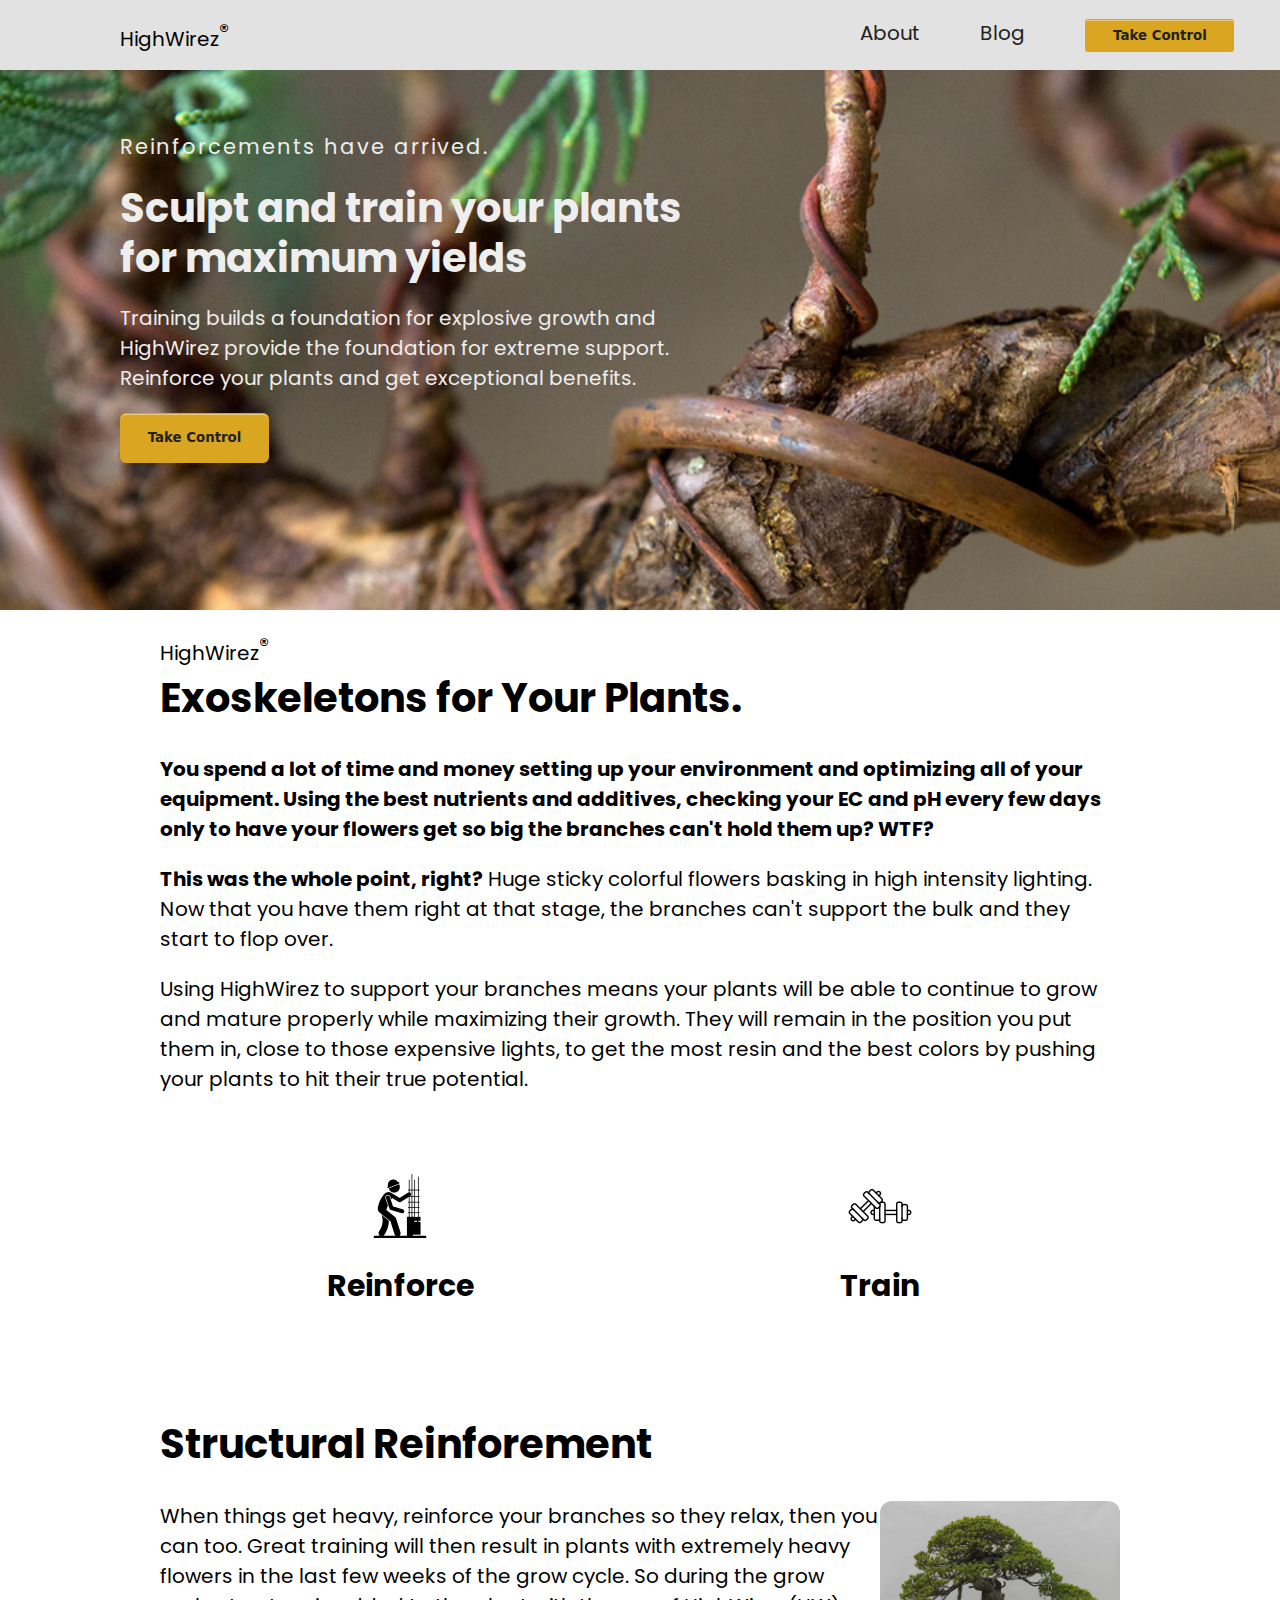
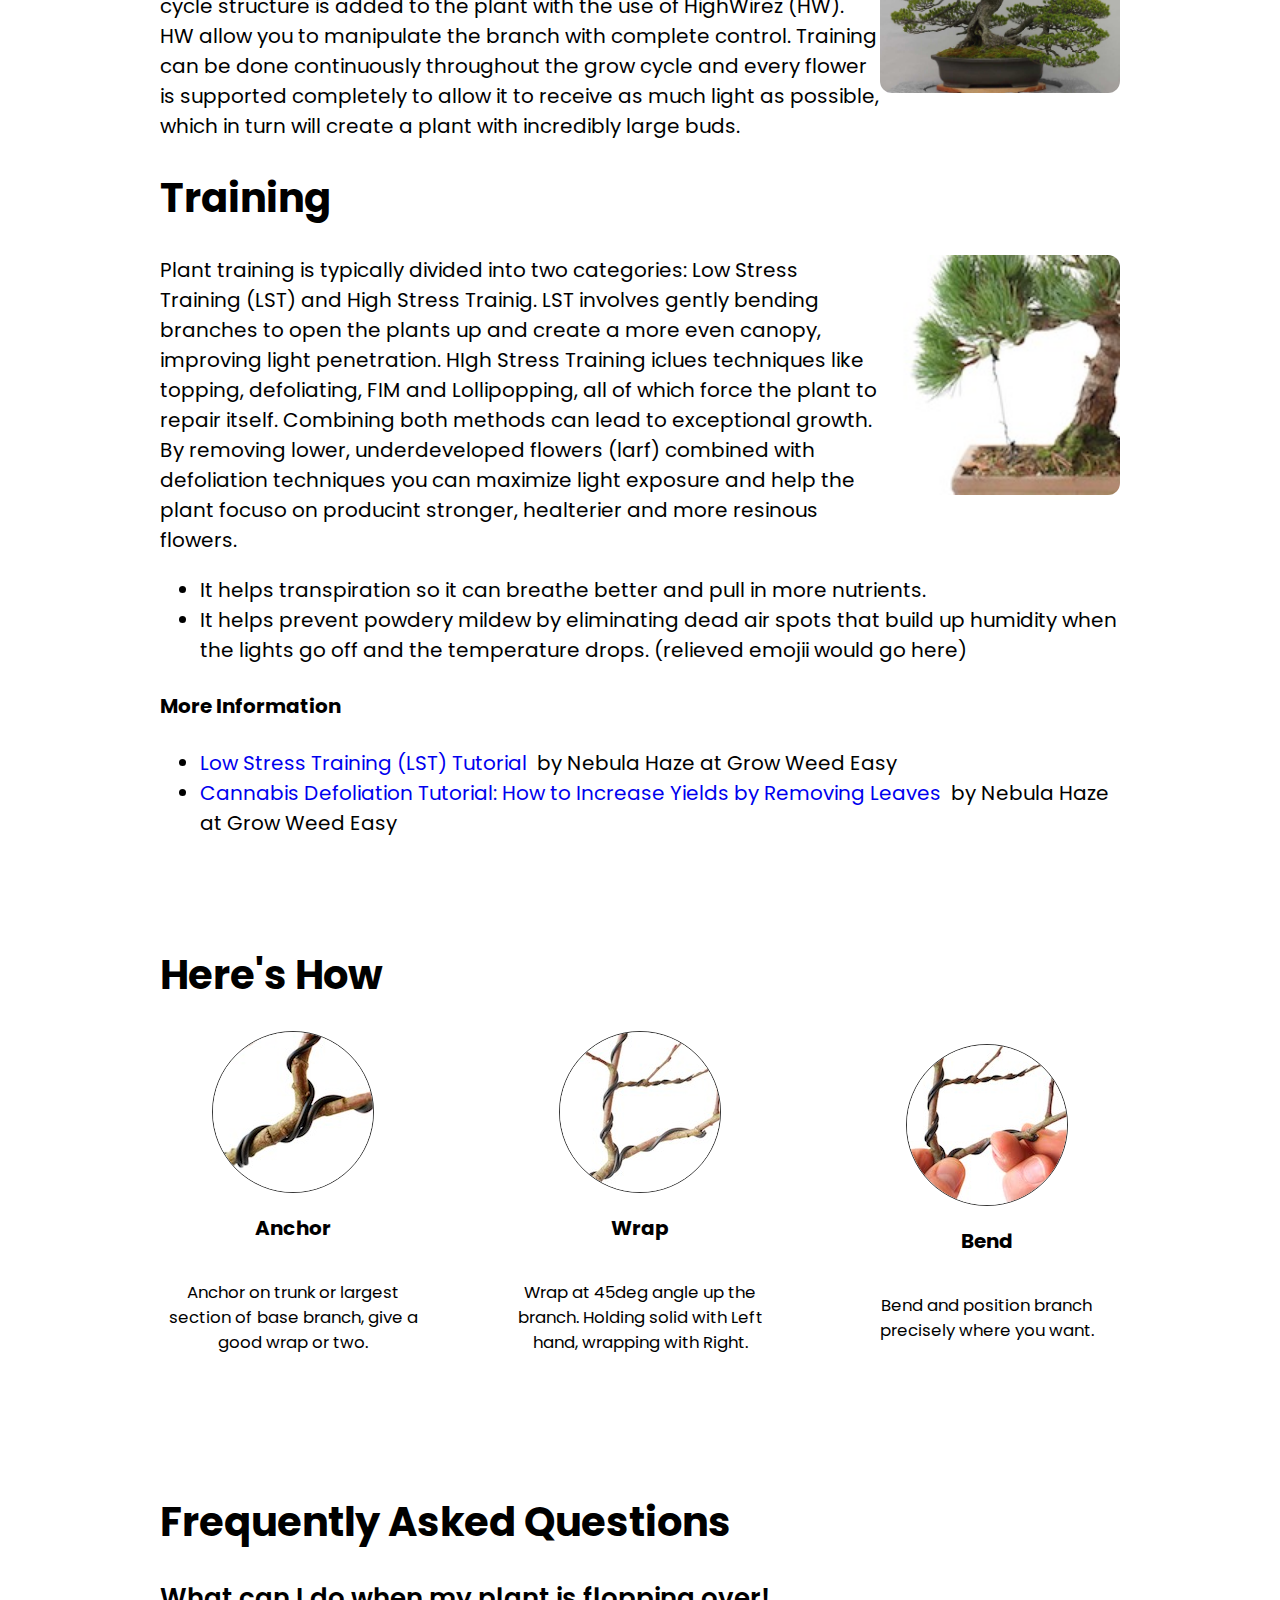
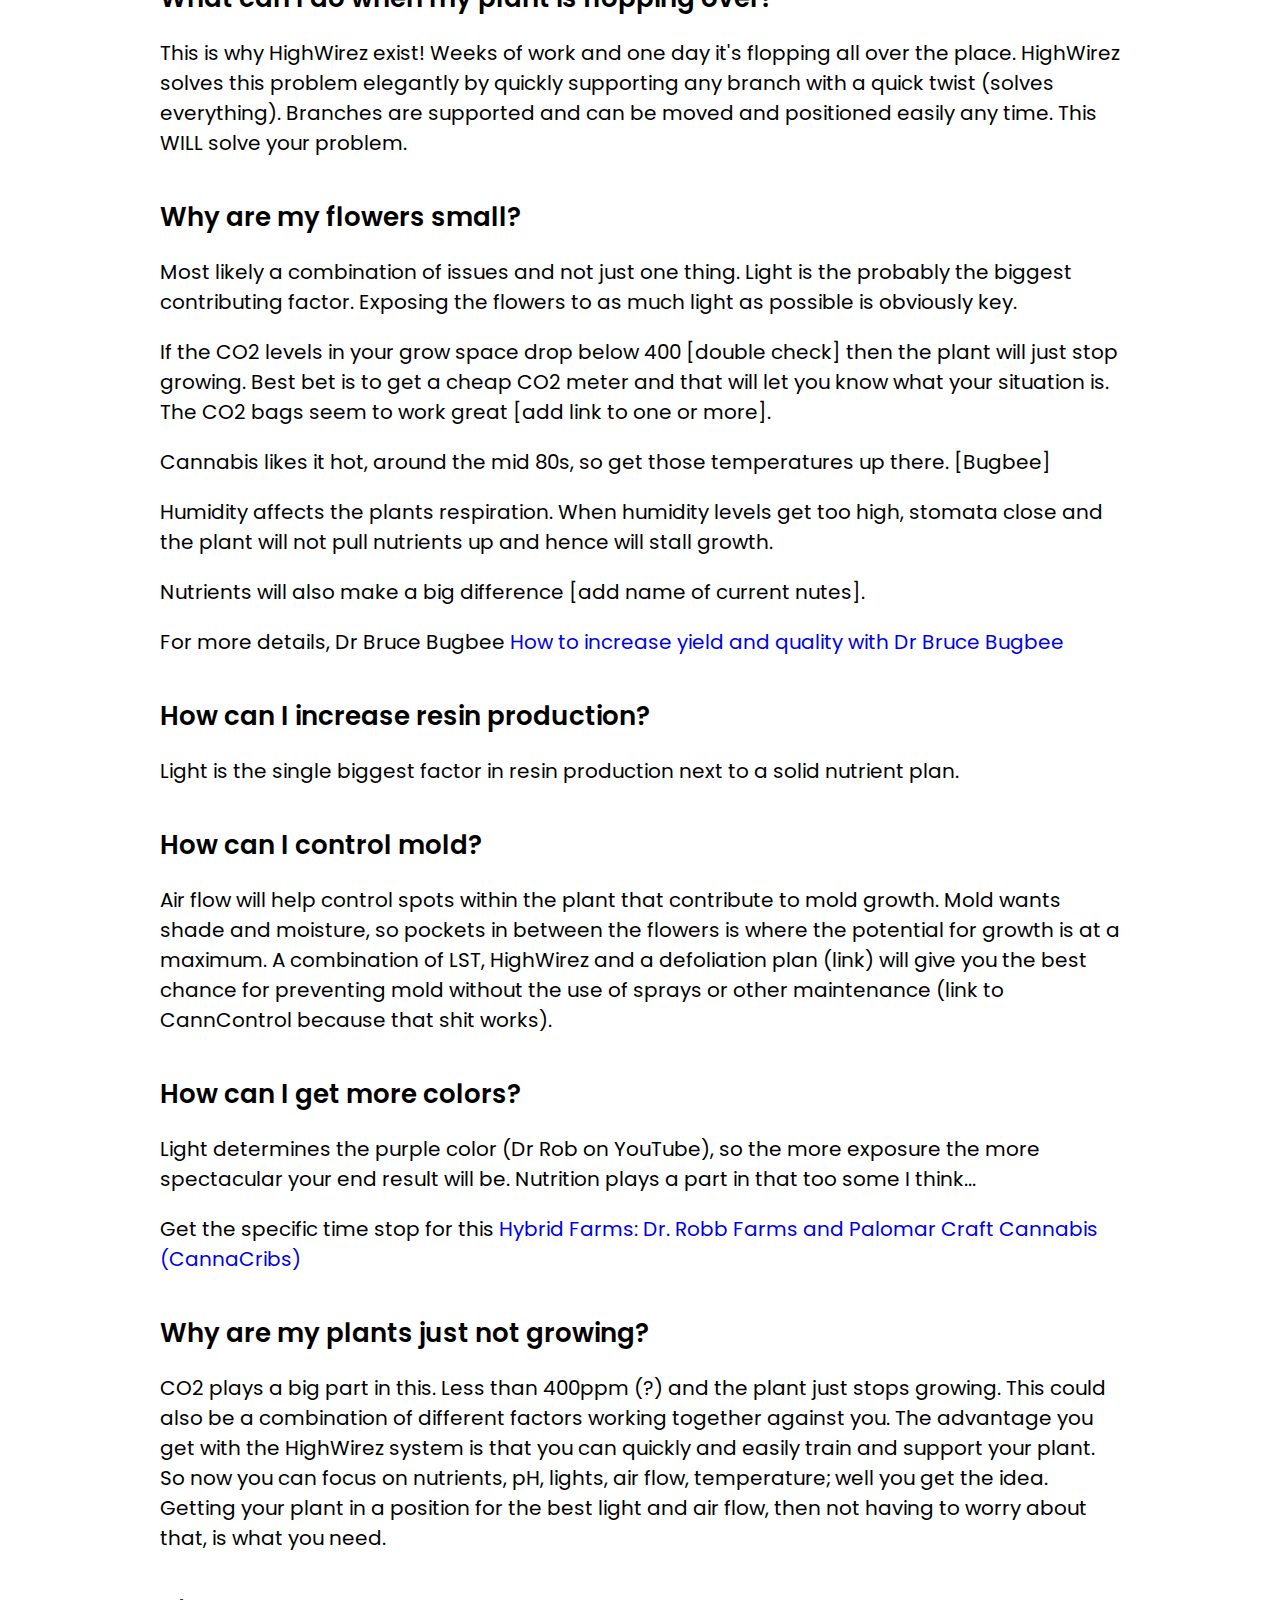
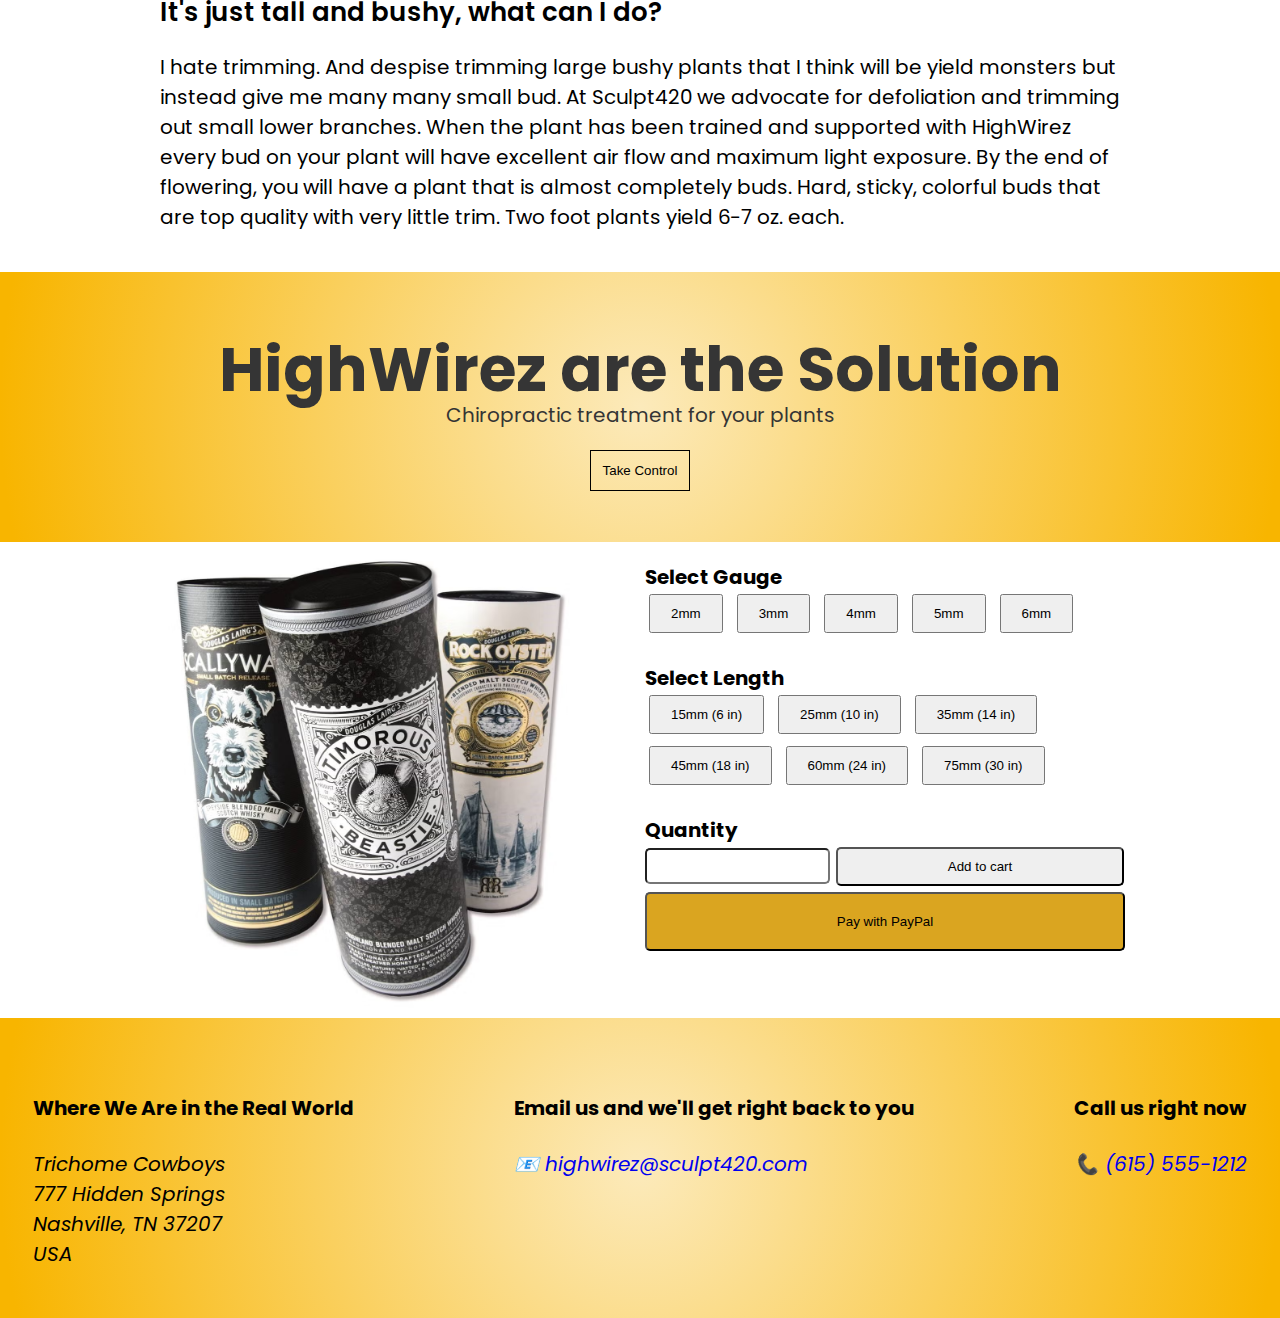
==== index.html @ f63ed43e "Hero and Pay section" ====
<!DOCTYPE html>
<html lang="en">
<head>
    <meta charset="UTF-8">
    <meta name="viewport" content="width=device-width, initial-scale=1.0">
    <title>Sculpt420</title>
	<link rel="stylesheet" href="https://cdnjs.cloudflare.com/ajax/libs/font-awesome/4.7.0/css/font-awesome.min.css">
    <link rel="stylesheet" href="style.css"/>
</head>
<body>
    <main>    
        <header>
        <div></div>
        <div class="logo">
            <!-- <span class='logo-main'>Sculpt<span class='logo-sub'>420</span> -->
            HighWirez<span class="sup">&reg;</span>
        </div>
        <div>
            <ul class="menu">
                <li><a href="about.html">About</a></li>
                <li><a href="blog.html">Blog</a></li>
                <li>
                    <button type='button' class="button-7">
                        Take Control
                    </button>
                </li>
            </ul>
        </div>        
    </header>

    <div class="hero">
        <div class="item active">
            <section class="banner">
                <img src="images/wire_example_1_sm.png"/>
            </section>            
            <div class="content">
                <p>Reinforcements have arrived.</p>
                <h2>Sculpt and train your plants for maximum yields</h2>
                <p>
                    Training builds a foundation for explosive growth and HighWirez provide
                    the foundation for extreme support. Reinforce your plants and get exceptional 
                    benefits.
                </p>
                <button type='button' class="button-7">
                    Take Control
                </button>
            </div>
        </div>
    </div>


        <div class="lead-header">                                        
            <div class="lead-body">
                <p>HighWirez<span class="sup">&reg;</span></p>
                <h1>
                    Exoskeletons for Your Plants.
                </h1>
                <p>
                    <strong>You spend a lot of time and money setting up your environment and optimizing 
                        all of your equipment. Using the best nutrients and additives, checking your EC 
                        and pH every few days only to have your flowers get so big the branches can't hold 
                        them up? WTF?</strong>
                </p>
                <p>
                    <strong>This was the whole point, right?</strong> Huge sticky colorful flowers basking in high intensity 
                    lighting. Now that you have them right at that stage, the branches can't support the bulk 
                    and they start to flop over.
                </p>
            </div>
        </div>

        <div class="container">
            <div>
                <!-- <p>
                    <strong>The solution is HighWirez</strong>. 
                </p> -->
                <p>Using HighWirez to support your branches means your plants will be able to continue to 
                    grow and mature properly while maximizing their growth. They will remain in the position
                    you put them in, close to those expensive lights, to get the most 
                    resin and the best colors by pushing your plants to hit their true potential.</p>            
            </div>
            <div class="benefits">        
                <div class='item'>
                    <img src="images/001-beam.png"/>
                    <h2>Reinforce</h2>
                    <!-- <p>Support branches when buds get heavy and reinforce your entire plant.</p> -->
                </div>
                <div class='item'>
                    <img src="images/007-dumbell-1.png"/>
                    <h2 class='benefit-header pt-3'>Train</h2>
                    <!-- <p class='benefit-text'>Simplify low stress training and maximize yields to create a healthier plant</p> -->
                </div>
            </div>

            <h1>Structural Reinforement</h1>
            <div class="training">
                <div>
                    <img src="images/bonsai-empire-wire-structure.jpeg"/>
                </div>
                <p>
                    When things get heavy, reinforce your branches so they relax, then you can too.
                    Great training will then result in plants with extremely heavy flowers in the last few weeks of 
                    the grow cycle. So during the grow cycle structure is added to the plant with the use of HighWirez 
                    (HW). HW allow you to manipulate the branch with complete control. Training can be done 
                    continuously throughout the grow cycle and every flower is supported completely to allow it to 
                    receive as much light as possible, which in turn will create a plant with incredibly large buds.
                </p>
            </div>

            <h1>Training</h1>
            <div class="training">
                <div>
                    <img src="images/bonsai-empire-wire-training.jpeg"/>
                </div>
                <p>
                    Plant training is typically divided into two categories: Low Stress Training (LST) and 
                    High Stress Trainig. LST involves gently bending branches to open the plants up and 
                    create a more even canopy, improving light penetration. HIgh Stress Training iclues 
                    techniques like topping, defoliating, FIM and Lollipopping, all of which force the plant 
                    to repair itself. Combining both methods can lead to exceptional growth. By removing lower, 
                    underdeveloped flowers (larf) combined with defoliation techniques you can maximize light 
                    exposure and help the plant focuso on  producint stronger, healterier and more resinous 
                    flowers.                    

                </p>
                <ul>
                    <li>It helps transpiration so it can breathe better and pull in more nutrients.</li>
                    <li>It helps prevent powdery mildew by eliminating dead air spots that build up humidity 
                        when the lights go off and the temperature drops. (relieved emojii would go here)</li>
                </ul>
                <h4>More Information</h4>
                <ul>
                    <li><a href="https://www.growweedeasy.com/low-stress-training-lst">Low Stress Training (LST) Tutorial</a> by Nebula Haze at Grow Weed Easy</li>
                    <li><a href="https://www.growweedeasy.com/defoliation">Cannabis Defoliation Tutorial: How to Increase Yields by Removing Leaves</a> by Nebula Haze at Grow Weed Easy</li>
                </ul>
            </div>
            <br/><br/>
            <h1>Here's How</h1>
            <div class="heres-how">
                <div>
                    <img src="images/bonsai-empire-wire-trunk.jpeg"/>
                    <p>Anchor</p>
                    <p>Anchor on trunk or largest section of base branch, give a good wrap or two.</p>
                </div>
                <div>
                    <img src="images/bonsai-empire-wire-branch.jpeg"/>
                    <p>Wrap</p>
                    <p>Wrap at 45deg angle up the branch. Holding solid with Left hand, wrapping with Right.</p>
                </div>
                <div>
                    <img src="images/bonsai-empire-wire-bend.jpeg">
                    <p>Bend</p>
                    <p>Bend and position branch precisely where you want.</p>
                </div>       
            </div>

            <!-- FAQ -->
            <div id="faq" class="faq-container">
                <h1>Frequently Asked Questions</h1>    

                <div class="item">
                    <span>What can I do when my plant is flopping over!</span>
                    <p>This is why HighWirez exist! Weeks of work and one day it's flopping all over the place. 
                        HighWirez solves this problem elegantly by quickly supporting any branch with a quick twist 
                        (solves everything). Branches are supported and can be moved and positioned easily any time. 
                        This WILL solve your problem.</p>
                </div>
     
                <div class="item">
                    <span>Why are my flowers small?</span>
                    <p>
                        Most likely a combination of issues and not just one thing. 
                        Light is the probably the biggest contributing factor. Exposing the flowers
                        to as much light as possible is obviously key.
                    </p>
                    <p>
                        If the CO2 levels in your grow space drop below 400 [double check] then the plant 
                        will just stop growing. Best bet is to get a cheap CO2 meter and that will let you 
                        know what your situation is. The CO2 bags seem to work great [add link to one or more].
                    </p>
                    <p>
                        Cannabis likes it hot, around the mid 80s, so get those temperatures up there. [Bugbee]
                    </p>
                    <p>
                        Humidity affects the plants respiration. When humidity levels get too high, stomata close and 
                        the plant will not pull nutrients up and hence will stall growth. 
                    </p>
                    <p>
                        Nutrients will also make a big difference [add name of current nutes].
                    </p>
                    
                    For more details, Dr Bruce Bugbee
                    <a href="https://www.youtube.com/watch?app=desktop&v=Q8tqbUJbNSY">How to increase yield and quality with Dr Bruce Bugbee</a>

                </div>
                <div class="item">
                    <span>How can I increase resin production?</span>
                    <p>Light is the single biggest factor in resin production next to a solid nutrient plan.</p>
                </div>
                <div class="item">
                    <span>How can I control mold?</span>
                    <p>Air flow will help control spots within the plant that contribute to mold growth. Mold wants 
                    shade and moisture, so pockets in between the flowers is where the potential for growth is at a 
                    maximum. A combination of LST, HighWirez and a defoliation plan (link) will give you the best 
                    chance for preventing mold without the use of sprays or other maintenance (link to CannControl 
                    because that shit works).
                    </p>
                </div>
                <div class="item">
                    <span>How can I get more colors?</span>
                    <p>Light determines the purple color (Dr Rob on YouTube), so the more exposure the more spectacular 
                    your end result will be. Nutrition plays a part in that too some I think...
                    </p>
                    <p>Get the specific time stop for this <a href="https://www.youtube.com/watch?v=BsQuzeQA4w4">Hybrid Farms: Dr. Robb Farms and Palomar Craft Cannabis (CannaCribs)</a></p>
                </div>
                <div class="item">
                    <span>Why are my plants just not growing?</span>
                    <p>CO2 plays a big part in this. Less than 400ppm (?) and the plant just stops growing. This could also 
                    be a combination of different factors working together against you. The advantage you get with the 
                    HighWirez system is that you can quickly and easily train and support your plant. So now you can focus 
                    on nutrients, pH, lights, air flow, temperature; well you get the idea. Getting your plant in a position 
                    for the best light and air flow, then not having to worry about that, is what you need.
                    </p>
                </div>
                <div class="item">
                    <span>It's just tall and bushy, what can I do?</span>
                    <p>I hate trimming. And despise trimming large bushy plants that I think will be yield monsters but 
                    instead give me many many small bud. At Sculpt420 we advocate for defoliation and trimming out 
                    small lower branches. When the plant has been trained and supported with HighWirez every bud on 
                    your plant will have excellent air flow and maximum light exposure. By the end of flowering, you 
                    will have a plant that is almost completely buds. Hard, sticky, colorful buds that are top quality 
                    with very little trim. Two foot plants yield 6-7 oz. each.
                    </p>
                </div>
            </div>
            
        </div>
    </main>
    <div class="wave-filler">
        <h2>HighWirez are the Solution</h2>
        <p>Chiropractic treatment for your plants</p>
        <button>Take Control</button>
    </div>    
    <div class="problem-body">
        <div class="product-image">
            <img src="images/WestRock-Tubes-Action-Shot-3-set.png" class="rounded"/>
        </div>
        <div>
            <!-- <h1>HighWirez</h1> -->
            <div class="container-gauge">
                <h5>Select Gauge</h5> 
                <ul>
                    <li><button>2mm</button></li>
                    <li><button>3mm</button></li>
                    <li><button>4mm</button></li>
                    <li><button>5mm</button></li>
                    <li><button>6mm</button></li>
                </ul>
            </div>
            <div class="container-gauge">
                <h5>Select Length</h5> 
                <ul>
                    <li><button>15mm (6 in)</button></li>
                    <li><button>25mm (10 in)</button></li>
                    <li><button>35mm (14 in)</button></li>
                    <li><button>45mm (18 in)</button></li>
                    <li><button>60mm (24 in)</button></li>
                    <li><button>75mm (30 in)</button></li>
                </ul>
            </div>
            <div class="container-quantity">
                <h5>Quantity</h5>
                <div>
                    <input type="number" class="quantity">
                    <button class="cart">Add to cart</button>
                </div>
                <div>
                    <button class="paypal">Pay with PayPal</button>
                </div>                
            </div>
            <!-- <p><b>HighWirez</b> uses techniques borrowed from traditional bonsai to wrap the individual branches with a 
                support wire. Solved everything. Simple, quick and easy. I can do one branch if it needs it, or work on 
                the whole plant. I can add as it goes along, no need to worry about the hardware, get on with gardening. 
                And if I want to move it closer to the light, or in a different position, no problem, just bend and done.
            </p> -->
        </div>
    </div>
        
    <footer id="contact">
        <div class="col-2">
            <div>
                <h4>Where We Are in the Real World</h4>
                <address>
                    Trichome Cowboys<br/>
                    777 Hidden Springs<br/>
                    Nashville, TN 37207<br/>
                    USA<br/>
                </address>
            </div>
            
            <div>
                <h4>Email us and we'll get right back to you</h4>
                <address>
                    <a href="mailto:highwirez@sculpt420.com">highwirez@sculpt420.com</a>
                </address>
            </div>
            <div>
                <h4>Call us right now</h4>
                <address>
                    <a href="tel:6155551212">(615) 555-1212</a>
                </address>
            </div>
        </div>
    </footer>

</body>
</html>
---- style.css ----
@import url('https://fonts.googleapis.com/css2?family=Poppins:ital,wght@0,100;0,200;0,300;0,400;0,500;0,600;0,700;0,800;0,900;1,100;1,200;1,300;1,400;1,500;1,600;1,700;1,800;1,900&display=swap');

:root {
    --gray-1: #252525;
    --gray-2: #313131;
    --gray-3: #2a2a2a;
}

@property --warning-color {
    syntax: "<color>";
    inherits: true;
    initial-value: yellow;
}

html {
    scroll-behavior: smooth;
    font-size: 20px;
}

body {
    font-family: Poppins;
    margin: 0;
    scroll-behavior: smooth;
}

a {
    text-decoration: none;
}

a[href^="http://"]:after,
a[href^="https://"]:after {
    content: url(http://upload.wikimedia.org/wikipedia/commons/6/64/Icon_External_Link.png);
    margin: 0 0 0 5px;
}

header {
    display: grid;
    grid-template-columns: 6rem 100fr 300fr 1fr 1fr 40px;
    grid-template-rows: 70px;
    align-items: center;
    /* padding-left: 20px; */
    position: sticky;
    top: 0;
    overflow: hidden;
    z-index: 101;
    background-color: #E2E2E2;
}

header .logo-main {
    color: green;
    -webkit-text-stroke: 1px #005B00;
}

header .logo-sub {
    -webkit-text-stroke: 1px #C77F00;
    color: gold;
    font-size: small;
}

header .menu {
    padding: 0;
    margin: 0;
    list-style: none;
    display: flex;
    gap: 60px;
    /* font-weight: 500; */
    justify-content: right;
}
header .menu a {
    color: #212121;
}
header .menu a:hover {
    color: #212121;
    text-decoration: underline;
}
header .menu-1 {
    padding: 32px;
    margin: 0;
    list-style: none;
    display: flex;
    gap: 60px;
    font-weight: 500;
    justify-content: left;
    color: #212121;
}

header .menu button {
    margin-top: -10px;
}


main {
    /* width: 80ch; */
    margin: auto;
    /* padding: 1rem 0 10rem 0; */
}

.lead-body h1 {
    margin-top: 0;
}

.lead-body p:nth-child(1) {
    margin-bottom: 0;
}

.lead-header,
.container {
    width: 80ch;
    margin: auto;
}

.container .title {
    margin-top: 4rem;
    font-weight: bold;
}

.container>h5 {
    margin-top: 0;
}

.hero {
    height: 60vh;
    position: relative;
    color: #ffffffc4;
}

.hero.about {
    height: 30vh;
}

.hero .item {
    position: absolute;
    inset: 0 0 0 0;
    overflow: hidden;
    opacity: 0;
    /* transition: 1s; */
}

.hero .item img {
    zoom: 133%;
    margin-top: -5em;
    width: 100vw;
    height: 100vh;
    object-fit: cover;
    min-width: 900px;
}

.hero.about .item img {
    width: 100vw;
    zoom: 100% !important;
    margin-top: -5em;
}

.hero .item::after {
    content: '';
    width: 100%;
    height: 100%;
    position: absolute;
    left: 0;
    bottom: 0;
}

.hero .item .content {
    position: absolute;
    left: 6rem;
    top: 2rem;
    /* width: 40vw; */
    max-width: 45%;
    z-index: 1;
    color: #eee;
}

.hero .item .content p:nth-child(1) {
    /* text-transform: uppercase;*/
    letter-spacing: 2px; 
    font-size: 0.7em;
    /* text-shadow: #212121 1px 1px 5px; */
}
.hero .item .content p:nth-child(3) {
    font-size: 1rem;
    margin: 1rem 0 0 0;
}
.hero .item .content h2 {
    font-size: 2rem;
    /* font-size: calc(1vw + 1rem); */
    font-weight: bold;
    margin: 0;
    line-height: 2.5rem;
}

.hero .item .content button {
    height: 50px;
    border-radius: 6px;
    margin: 1rem 0 0 0;

}

.hero .item.active {
    opacity: 1;
    z-index: 10;
    font-size: 1.5rem;
}


@keyframes showContent {
    to {
        transform: translateY(0);
        filter: blur(0);
        opacity: 1;
    }
}

.benefits {
    display: flex;
    margin: 4rem auto;
}

.benefits .item {
    display: flex;
    flex-direction: column;
    justify-content: center;
    align-items: center;
    margin: auto;
    min-width: 8rem;
}

@media screen and (max-width: 1200px) {
    .hero::after {
        content: 'test';
        display: flex;
        flex-direction: column;
        justify-content: center;
        align-items: center;
        margin: auto;
        font-size: 3em;
    }
}

@media screen and (max-width: 900px) {
    .hero {
        min-width: 900px;
        overflow: hidden;

    }

    .hero .item .content {
        left: 10%;
        width: 100vw;
    }
}

/* CSS */
.button-7 {
    background-color: goldenrod;
    border: 1px solid transparent;
    border-radius: 3px;
    box-shadow: rgba(255, 255, 255, .4) 0 1px 0 0 inset;
    box-sizing: border-box;
    color: #212121;
    cursor: pointer;
    display: inline-block;
    font-family: -apple-system, system-ui, "Segoe UI", "Liberation Sans", sans-serif;
    font-weight: 700;
    line-height: 1.15385;
    outline: none;
    padding: 8px 2em;
    position: relative;
    text-align: center;
    text-decoration: none;
    user-select: none;
    -webkit-user-select: none;
    touch-action: manipulation;
    vertical-align: baseline;
    white-space: nowrap;
}

.button-7:hover,
.button-7:focus {
    background-color: #07c;
}

.button-7:focus {
    box-shadow: 0 0 0 4px rgba(0, 149, 255, .15);
}

.button-7:active {
    background-color: #0064bd;
    box-shadow: none;
}

footer {
    display: flex;
    height: 300px;
    background-image: radial-gradient(circle farthest-side, #fceabb, #f8b500);
    justify-content: center;
    align-items: center;
}

.col-2 {
    display: flex;
    gap: 8rem;
}


.problem-body {
    display: flex;
    flex-direction: row;
    justify-content: center;
    gap: 50px;
    /* text-align: center; */
    font-size: 24px;
    min-height: 400px;
}

.problem-body div {
    width: 24rem;
    /* margin: auto 10px; */
}
.problem-body .product-image {
    width: 22rem;
}

.problem-body img {
    max-width: 100%;
    border-radius: 16px;
}

.problem-body h3 {
    font-size: 24px;
}

.bg-white {
    color: #212121 !important;
    background: white !important;
}

.wave {
    position: relative;
    width: 100%;
    overflow: hidden;
    line-height: 0;
}

.wave-position-top {
    position: absolute;
    top: 0;
    left: 0;
    width: 100%;
    overflow: hidden;
    line-height: 0;
}

.wave svg {
    position: relative;
    display: block;
    width: calc(132% + 1.3px);
    height: 120px;

}

.wave .shape-fill {
    fill: black;
}

.wave-white {
    position: relative;
    width: 100%;
    overflow: hidden;
    line-height: 0;
}

.wave-white svg {
    position: relative;
    display: block;
    width: calc(132% + 1.3px);
    height: 120px;
    background: #353535;
}

.wave-white .shape-fill-white {
    fill: white;
    /* background: black; */
}

.wave .shape-fill-reverse {
    fill: var(--gray-3);
}

.wave-filler h2 {
    font-size: calc(2vw + 2vh + 2vmin);
    margin: 0;
}

.wave-filler {
    align-content: center;
    color: #353535;
    height: 30vh;
    background-image: radial-gradient(circle farthest-side, #fceabb, #f8b500);
    display: flex;
    flex-direction: column;
    justify-content: center;
    align-items: center;
    margin: auto;
}

.wave-filler button {
    padding: 12px;
    background-color: transparent;
    border-style: none;
    border: 1px solid black;
}

.wave-filler button:hover {
    background-color: goldenrod;
    color: #212121;
}

.wave-filler p {
    margin-top: -16px;
}

.faq-container {
    margin-top: 6em;
}
.faq-container .item {
    margin-bottom: 2em;
}

.faq-container span {
    font-size: 1.3rem;
    font-weight: 600;
}

.sup {
    vertical-align: super;
}

.bg-glass {
    background: rgba(255, 255, 255, 0.5);
    border-radius: 12px;
    box-shadow: 0 4px 30px rgba(0, 0, 0, 0.1);
    backdrop-filter: blur(20px);
    -webkit-backdrop-filter: blur(6.1px);
    border: 1px solid rgba(22, 93, 33, 0.35);
}

.custom-shape-divider-top-1727887149 {
    position: absolute;
    top: 0;
    left: 0;
    width: 100%;
    overflow: hidden;
    line-height: 0;
}

.custom-shape-divider-top-1727887149 svg {
    position: relative;
    display: block;
    width: calc(100% + 1.3px);
    height: 150px;
}

.custom-shape-divider-top-1727887149 .shape-fill {
    fill: #FFFFFF00;
}

.col-container {
    display: flex;
    flex-direction: column;
    margin-left: 15em;
    width: 80ch;
}

aside {
    width: 40%;
    padding-left: 0.5rem;
    margin-left: 0.5rem;
    float: right;
    box-shadow: inset 5px 0 5px -5px #29627e;
    font-style: italic;
    color: #29627e;
}

aside>p {
    margin: 0.5rem;
}

hr {
    display: block;
    height: 1px;
    border: 0;
    border-top: 1px solid #ccc;
    margin: auto auto 3em auto;
    padding: 0;
}

.read-more {
    font-size: small;
    text-decoration: none;
}

.img-sm {
    width: 24vw;
    margin-right: 28px;
    border: 2px solid #353535;
    border-radius: 5px;
}

.img-sm.img-left {
    float: left;
}

.img-sm.img-right {
    float: right;
    margin-left: 24px;
}

.clearfix {
    overflow: auto;
}

.clearfix::after {
    content: "";
    clear: both;
    display: table;
}

.lead-paragraph {
    margin-bottom: 3rem;
}

.breadcrumb {
    padding: 0 .5rem;
    font-size: small;
}

.breadcrumb a {
    text-decoration: underline;
}

.breadcrumb ul {
    display: flex;
    flex-wrap: wrap;
    list-style: none;
    margin: 0 0 0 10rem;
    padding: 0;
}

.breadcrumb li:not(:last-child)::after {
    display: inline-block;
    margin: 0 .25rem;
    content: "→";
}

a[href^='mailto']::before {
    content: '📧 ';
}

a[href^='tel']::before {
    content: '📞 ';
}

.heres-how {
    display: flex;
    flex-direction: row;
    justify-content: space-between;
}

.heres-how img {
    border-radius: 100%;
    border: solid 1px #353535;
}

.heres-how div {
    justify-content: center;
    display: flex;
    flex-direction: column;
    align-items: center;
}
.heres-how div p:nth-child(2) {
    font-weight: bold;
}

.heres-how div p:nth-child(3) {
    font-size: smaller;
    width: 16em;
    text-align: center;
}

.training div:has(img) {
    float: right;
}
.training img {
    border-radius: 12px;
    width: 12em;
}

dt {
    font-weight: bold;
}

dl,
dd {
    font-size: 0.9rem;
}

dd {
    margin-bottom: 1em;
}

.container-gauge {
    margin: 1rem auto;
}
.container-gauge h5 {
    margin: 0;
}
.container-gauge ul {
    list-style-type: none;
    margin: 0;
    padding: 0;
}
.container-gauge li {
    display: inline;
    padding: .2rem;
}
.container-gauge button {
    padding: .5rem 1rem;
    margin-bottom: .5rem;
}
.container-quantity .paypal {
    background-color: goldenrod;
    display: block;
    width: 100%;
    padding: 1rem 1rem;
    border-radius: 5px;
    margin-top: 6px;
}
.container-quantity .cart {
    padding: .5rem 1rem;
    border-radius: 5px;
    display: inline;
    width: 60%;
}
.container-quantity {
    display: inline;
}
.container-quantity h5 {
    margin: 0;
}
.container-quantity .quantity {
    height: 1.5rem;
    border-radius: 5px;
}
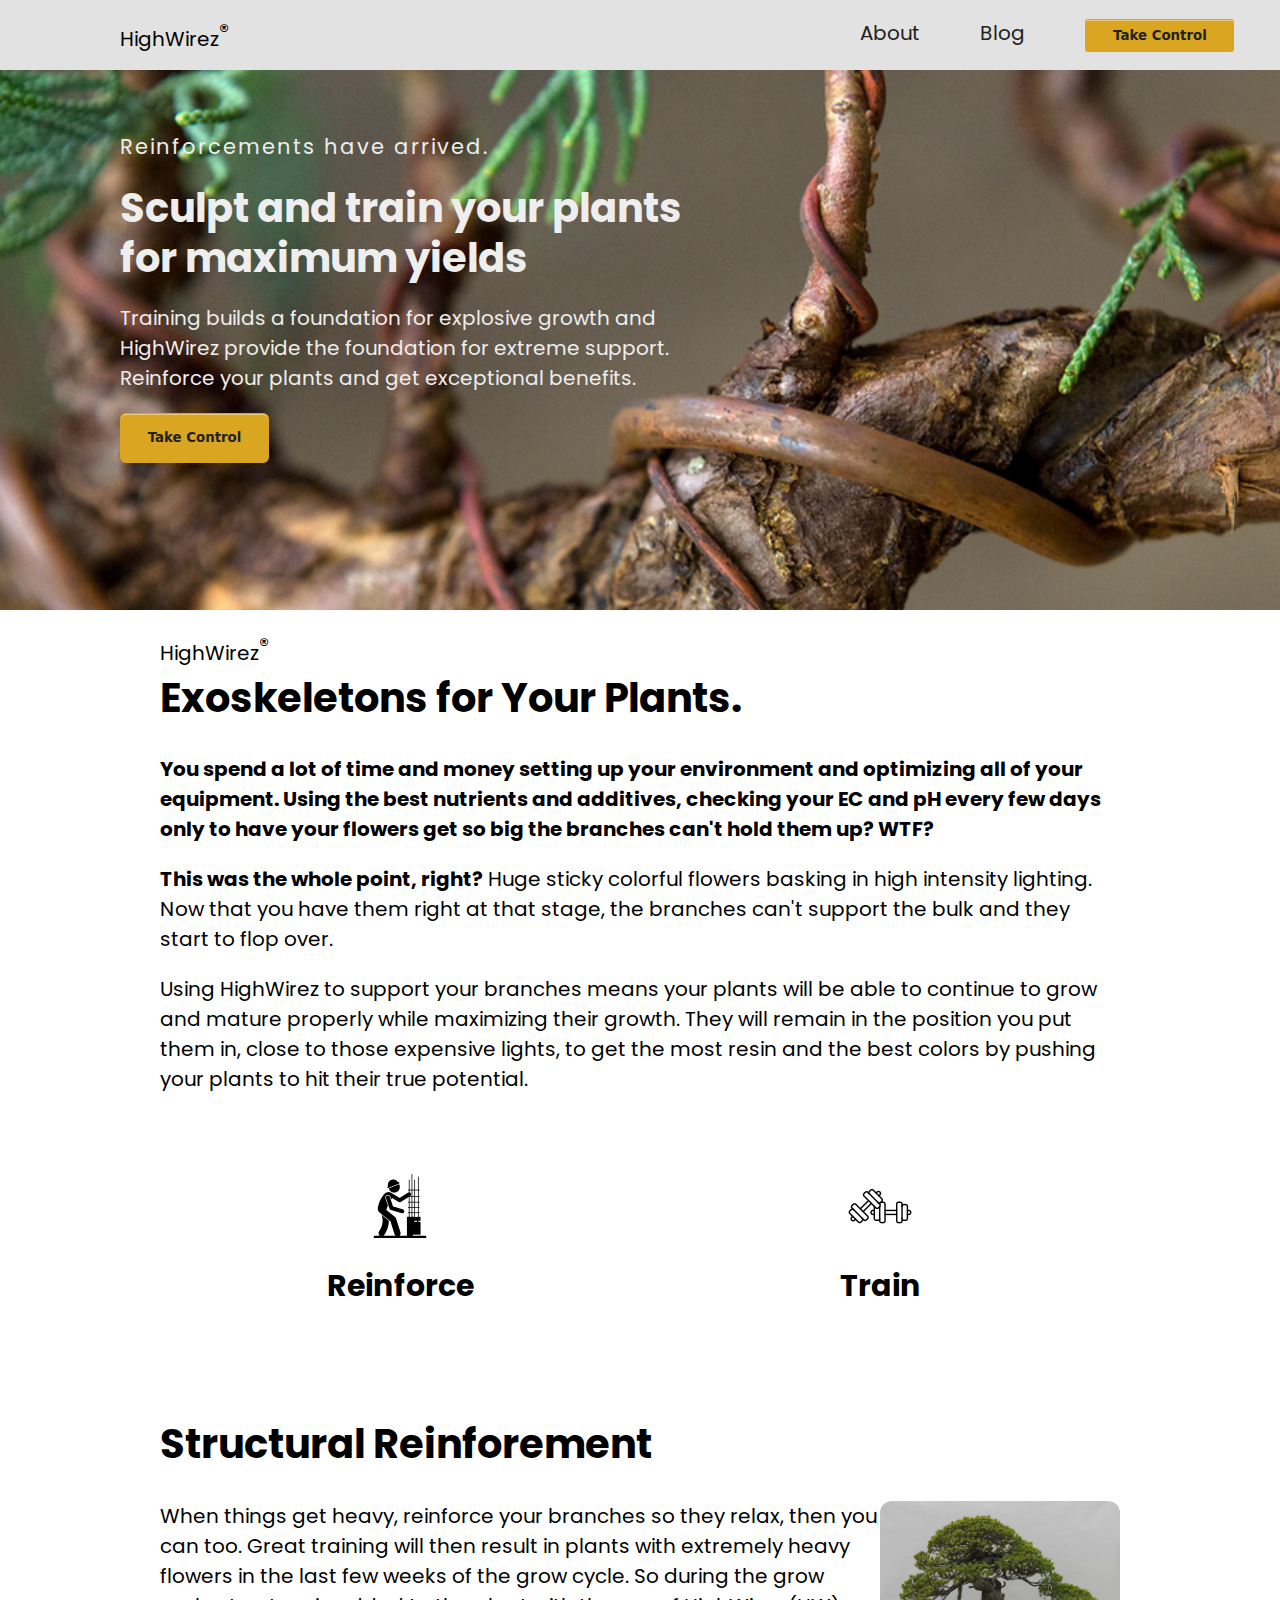
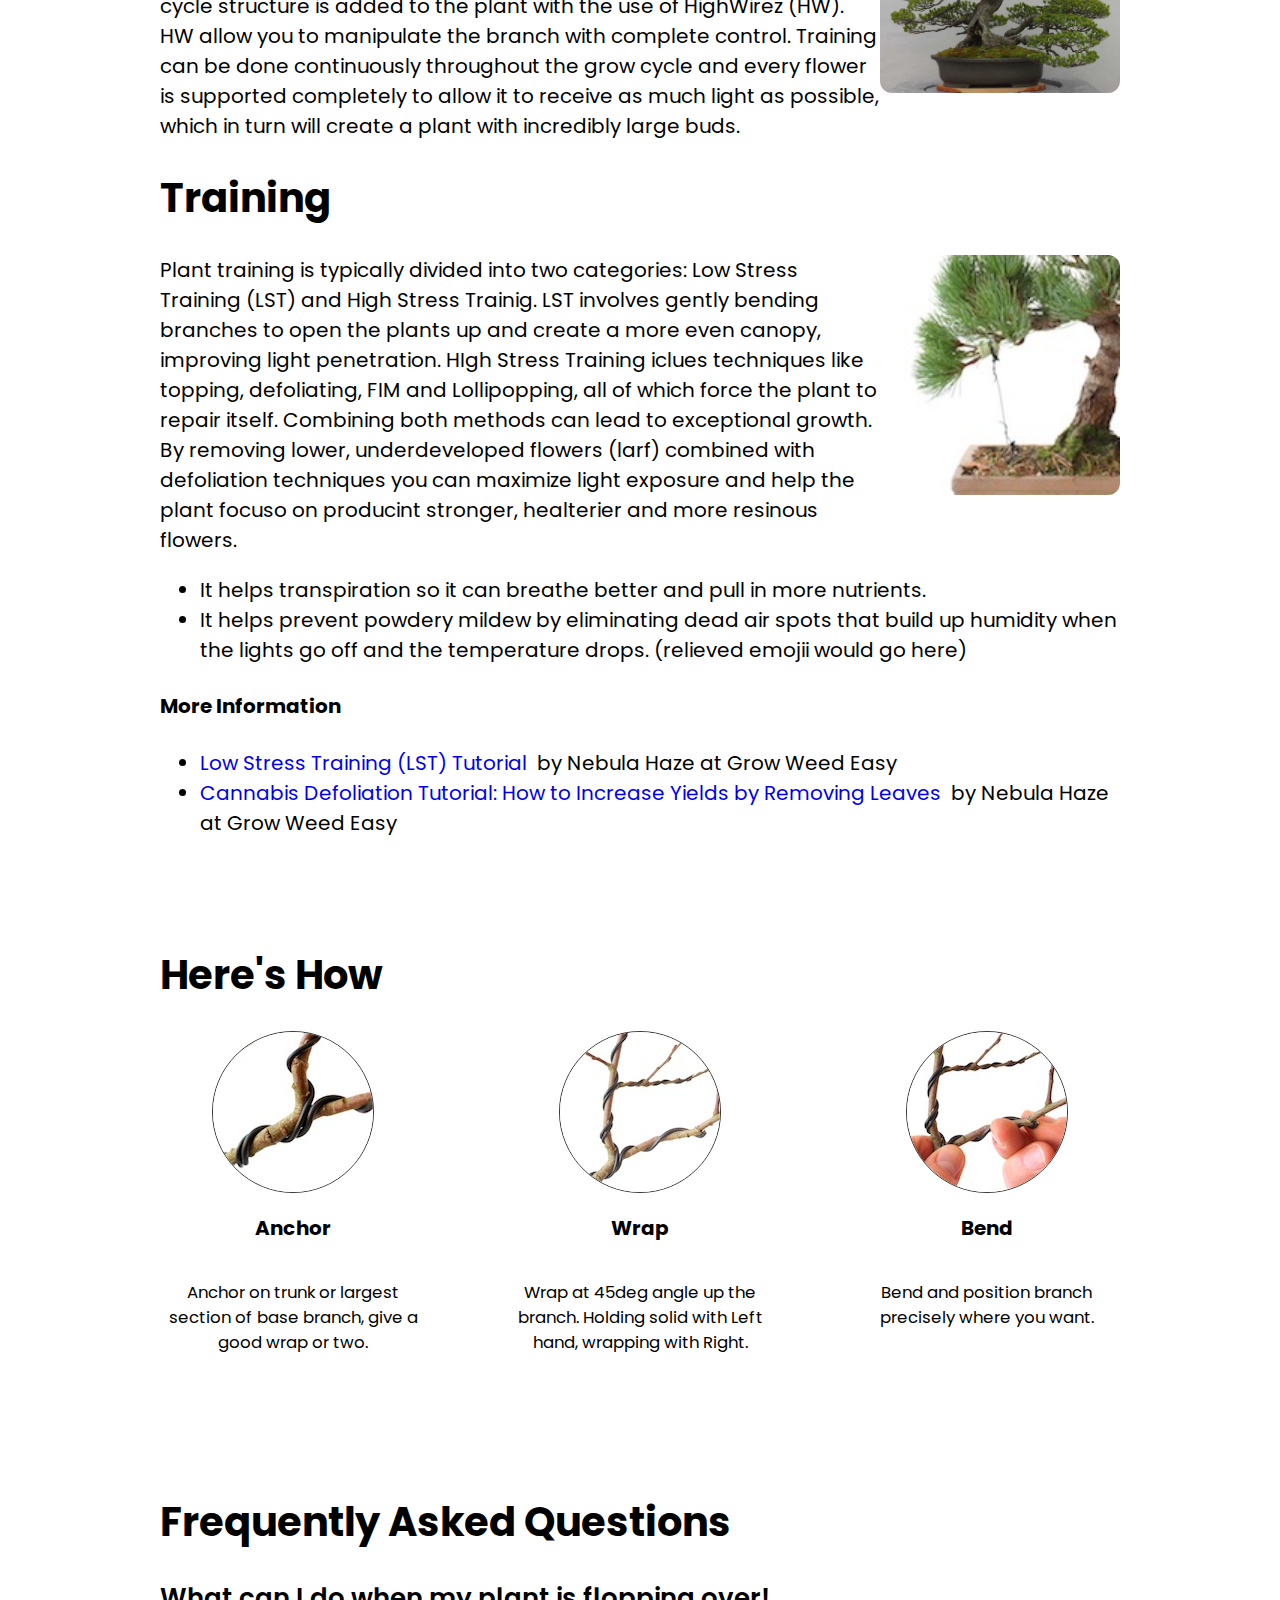
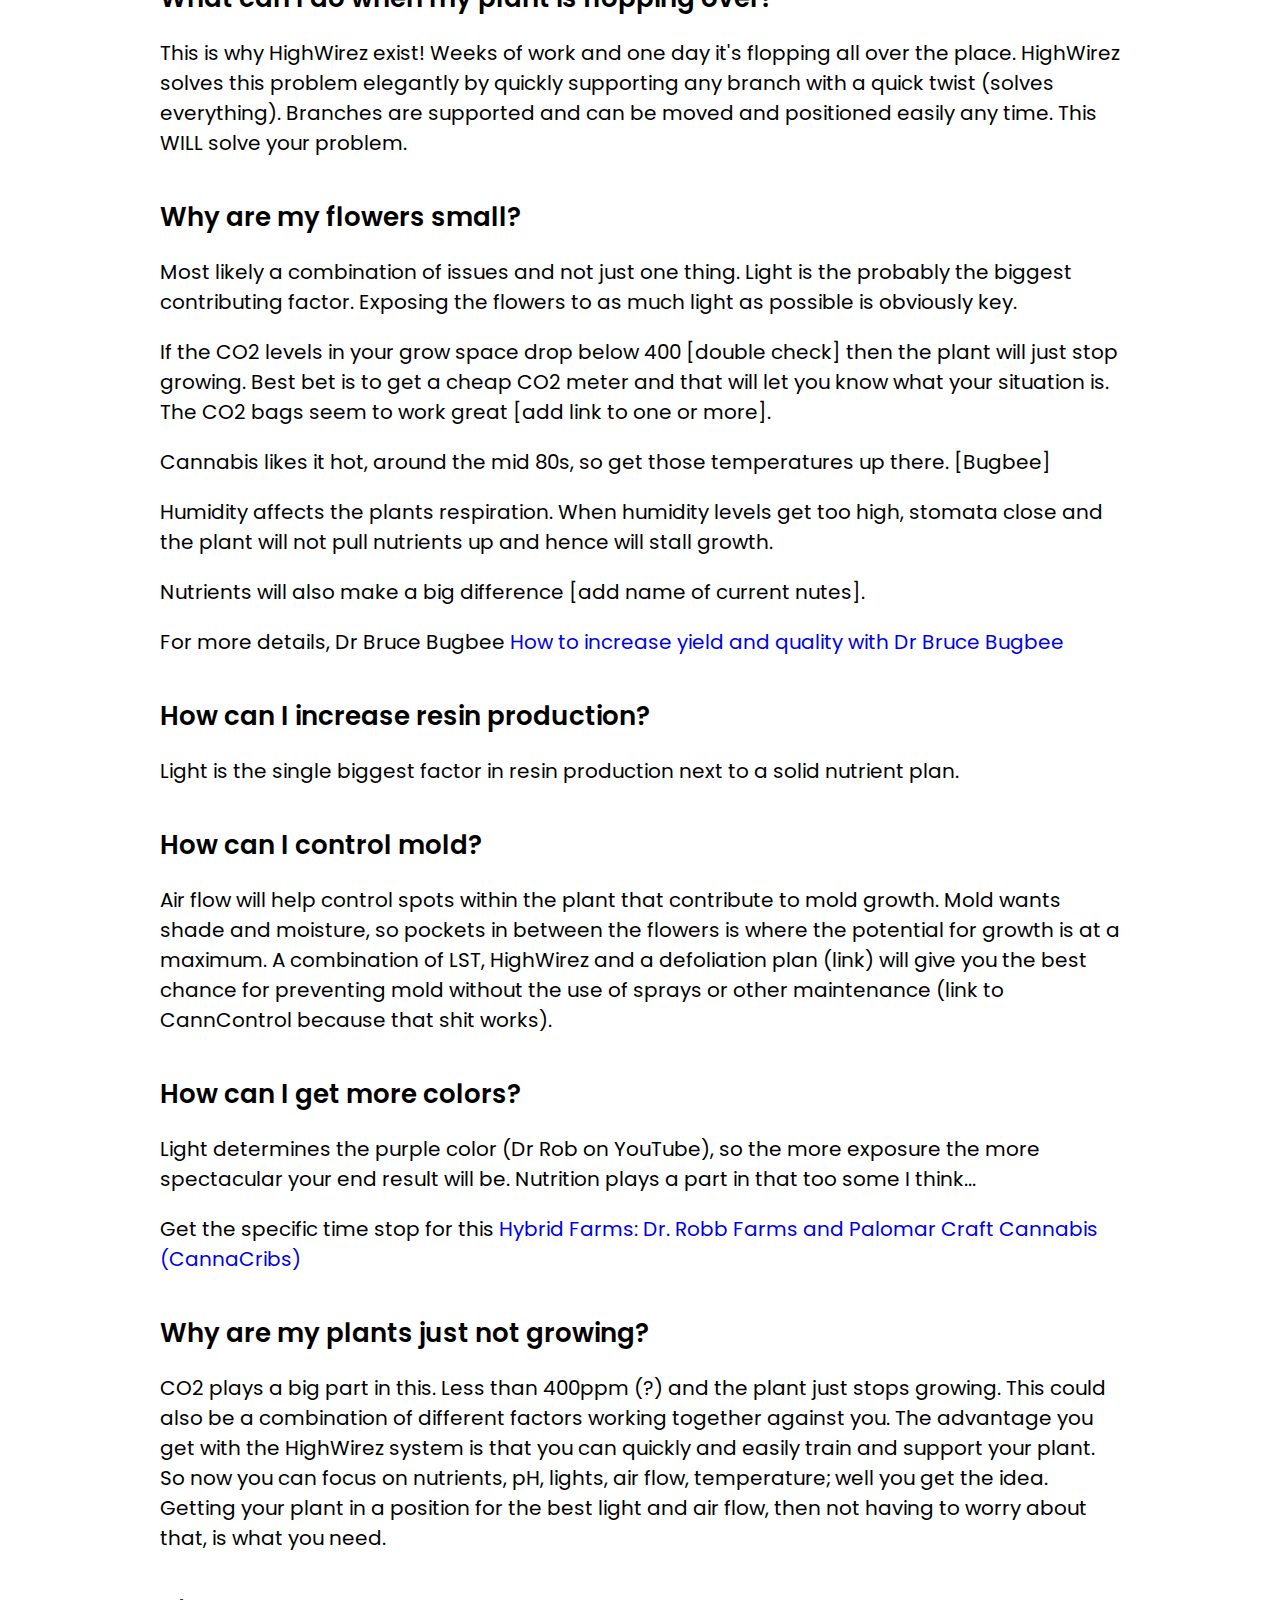
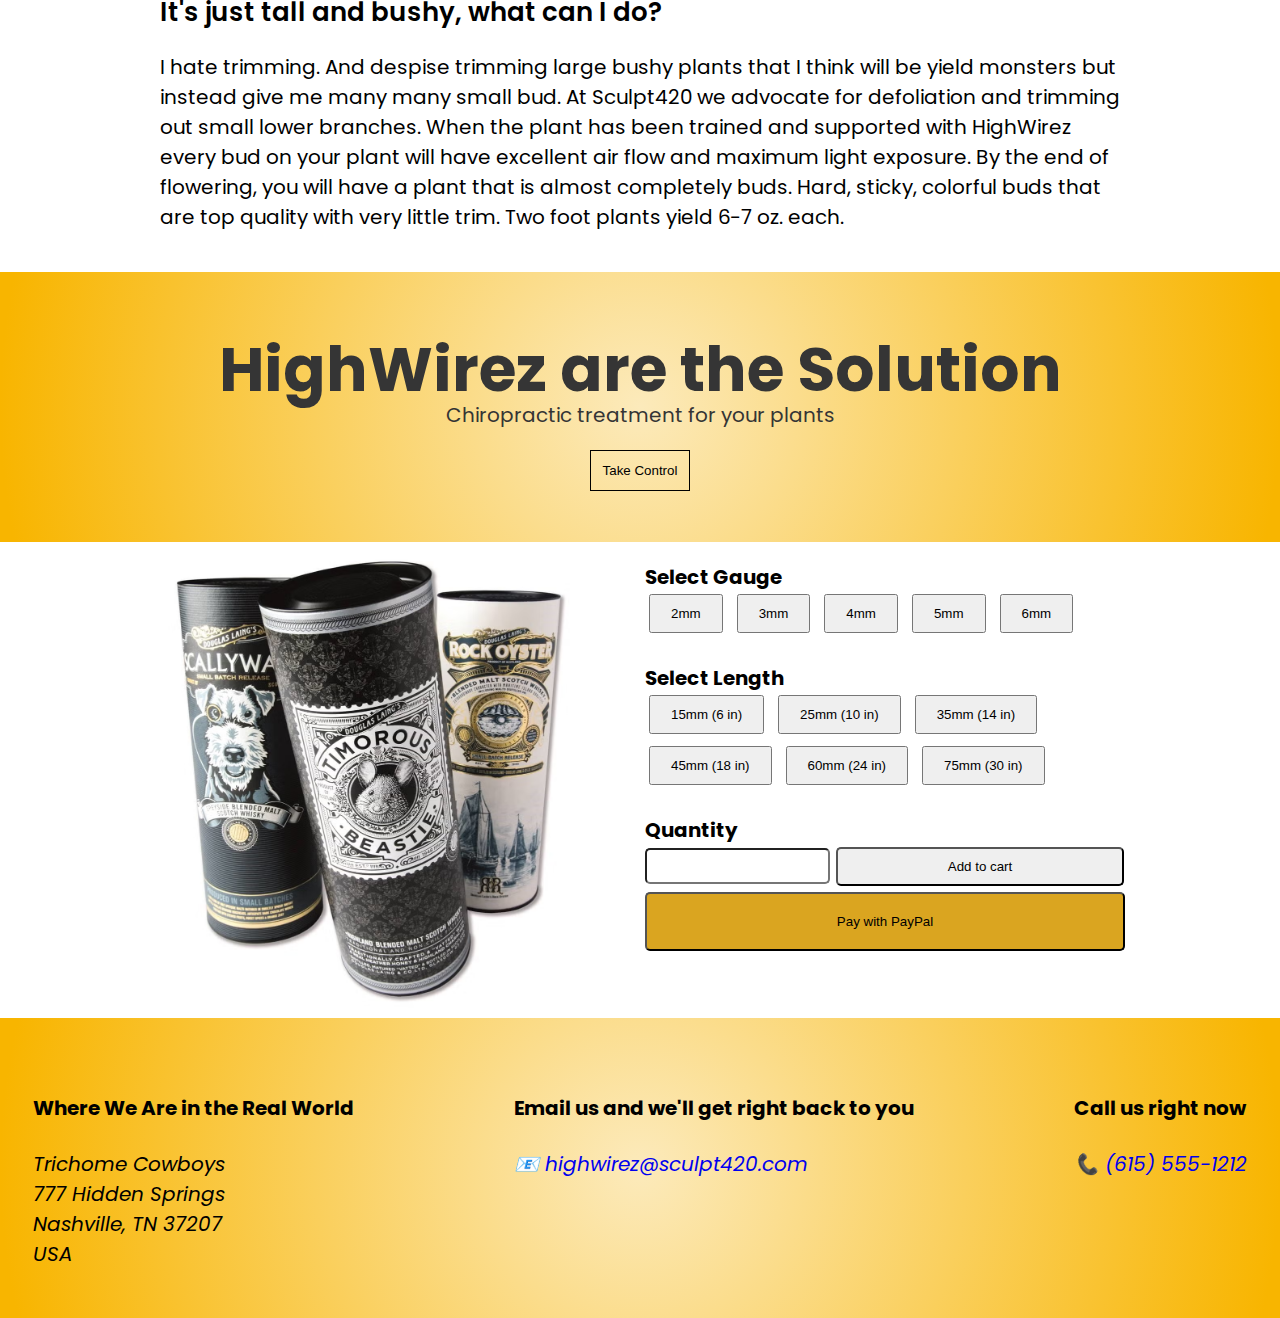
==== commit 7f66022c: "Fixed alignment" ====
--- a/index.html
+++ b/index.html
@@ -44,6 +44,15 @@
                 <button type='button' class="button-7">
                     Take Control
                 </button>
+                
+                <!-- <div class="stars">
+                    <div class="star"></div>
+                    <div class="star"></div>
+                    <div class="star"></div>
+                    <div class="star"></div>
+                    <div class="star"></div>
+                </div> -->
+    
             </div>
         </div>
     </div>
--- a/style.css
+++ b/style.css
@@ -66,13 +66,16 @@
     /* font-weight: 500; */
     justify-content: right;
 }
+
 header .menu a {
     color: #212121;
 }
+
 header .menu a:hover {
     color: #212121;
     text-decoration: underline;
 }
+
 header .menu-1 {
     padding: 32px;
     margin: 0;
@@ -172,14 +175,16 @@
 
 .hero .item .content p:nth-child(1) {
     /* text-transform: uppercase;*/
-    letter-spacing: 2px; 
+    letter-spacing: 2px;
     font-size: 0.7em;
     /* text-shadow: #212121 1px 1px 5px; */
 }
+
 .hero .item .content p:nth-child(3) {
     font-size: 1rem;
     margin: 1rem 0 0 0;
 }
+
 .hero .item .content h2 {
     font-size: 2rem;
     /* font-size: calc(1vw + 1rem); */
@@ -316,6 +321,7 @@
     width: 24rem;
     /* margin: auto 10px; */
 }
+
 .problem-body .product-image {
     width: 22rem;
 }
@@ -422,6 +428,7 @@
 .faq-container {
     margin-top: 6em;
 }
+
 .faq-container .item {
     margin-bottom: 2em;
 }
@@ -564,6 +571,7 @@
     display: flex;
     flex-direction: row;
     justify-content: space-between;
+    align-items: baseline;
 }
 
 .heres-how img {
@@ -577,6 +585,7 @@
     flex-direction: column;
     align-items: center;
 }
+
 .heres-how div p:nth-child(2) {
     font-weight: bold;
 }
@@ -590,6 +599,7 @@
 .training div:has(img) {
     float: right;
 }
+
 .training img {
     border-radius: 12px;
     width: 12em;
@@ -611,22 +621,27 @@
 .container-gauge {
     margin: 1rem auto;
 }
+
 .container-gauge h5 {
     margin: 0;
 }
+
 .container-gauge ul {
     list-style-type: none;
     margin: 0;
     padding: 0;
 }
+
 .container-gauge li {
     display: inline;
     padding: .2rem;
 }
+
 .container-gauge button {
     padding: .5rem 1rem;
     margin-bottom: .5rem;
 }
+
 .container-quantity .paypal {
     background-color: goldenrod;
     display: block;
@@ -635,19 +650,76 @@
     border-radius: 5px;
     margin-top: 6px;
 }
+
 .container-quantity .cart {
     padding: .5rem 1rem;
     border-radius: 5px;
     display: inline;
     width: 60%;
 }
+
 .container-quantity {
     display: inline;
 }
+
 .container-quantity h5 {
     margin: 0;
 }
+
 .container-quantity .quantity {
     height: 1.5rem;
     border-radius: 5px;
-}+}
+
+.stars {
+    display: flex;
+    transform: scale(.2);
+    width: 10px;
+}
+.stars::after {
+    content: '1 AI Generated Review';
+    transform: scale(2);
+}
+
+.star {
+    flex: 25%;
+    margin: 50px 0;
+    position: relative;
+    display: inline-block;
+    color: red;
+    width: 0px;
+    height: 0px;
+    border-right: 50px solid transparent;
+    border-bottom: 33px solid gold;
+    border-left: 50px solid transparent;
+    transform: rotate(35deg);
+}
+
+.star:before {
+    border-bottom: 40px solid gold;
+    border-left: 15px solid transparent;
+    border-right: 25px solid transparent;
+    position: absolute;
+    height: 0;
+    width: 0;
+    top: -25px;
+    left: -30px;
+    display: block;
+    content: '';
+    transform: rotate(-32deg);
+}
+
+.star:after {
+    position: absolute;
+    display: block;
+    color: red;
+    top: 0;
+    left: -50px;
+    width: 0;
+    height: 0;
+    border-right: 50px solid transparent;
+    border-bottom: 35px solid gold;
+    border-left: 50px solid transparent;
+    transform: rotate(-70deg);
+    content: '';
+}
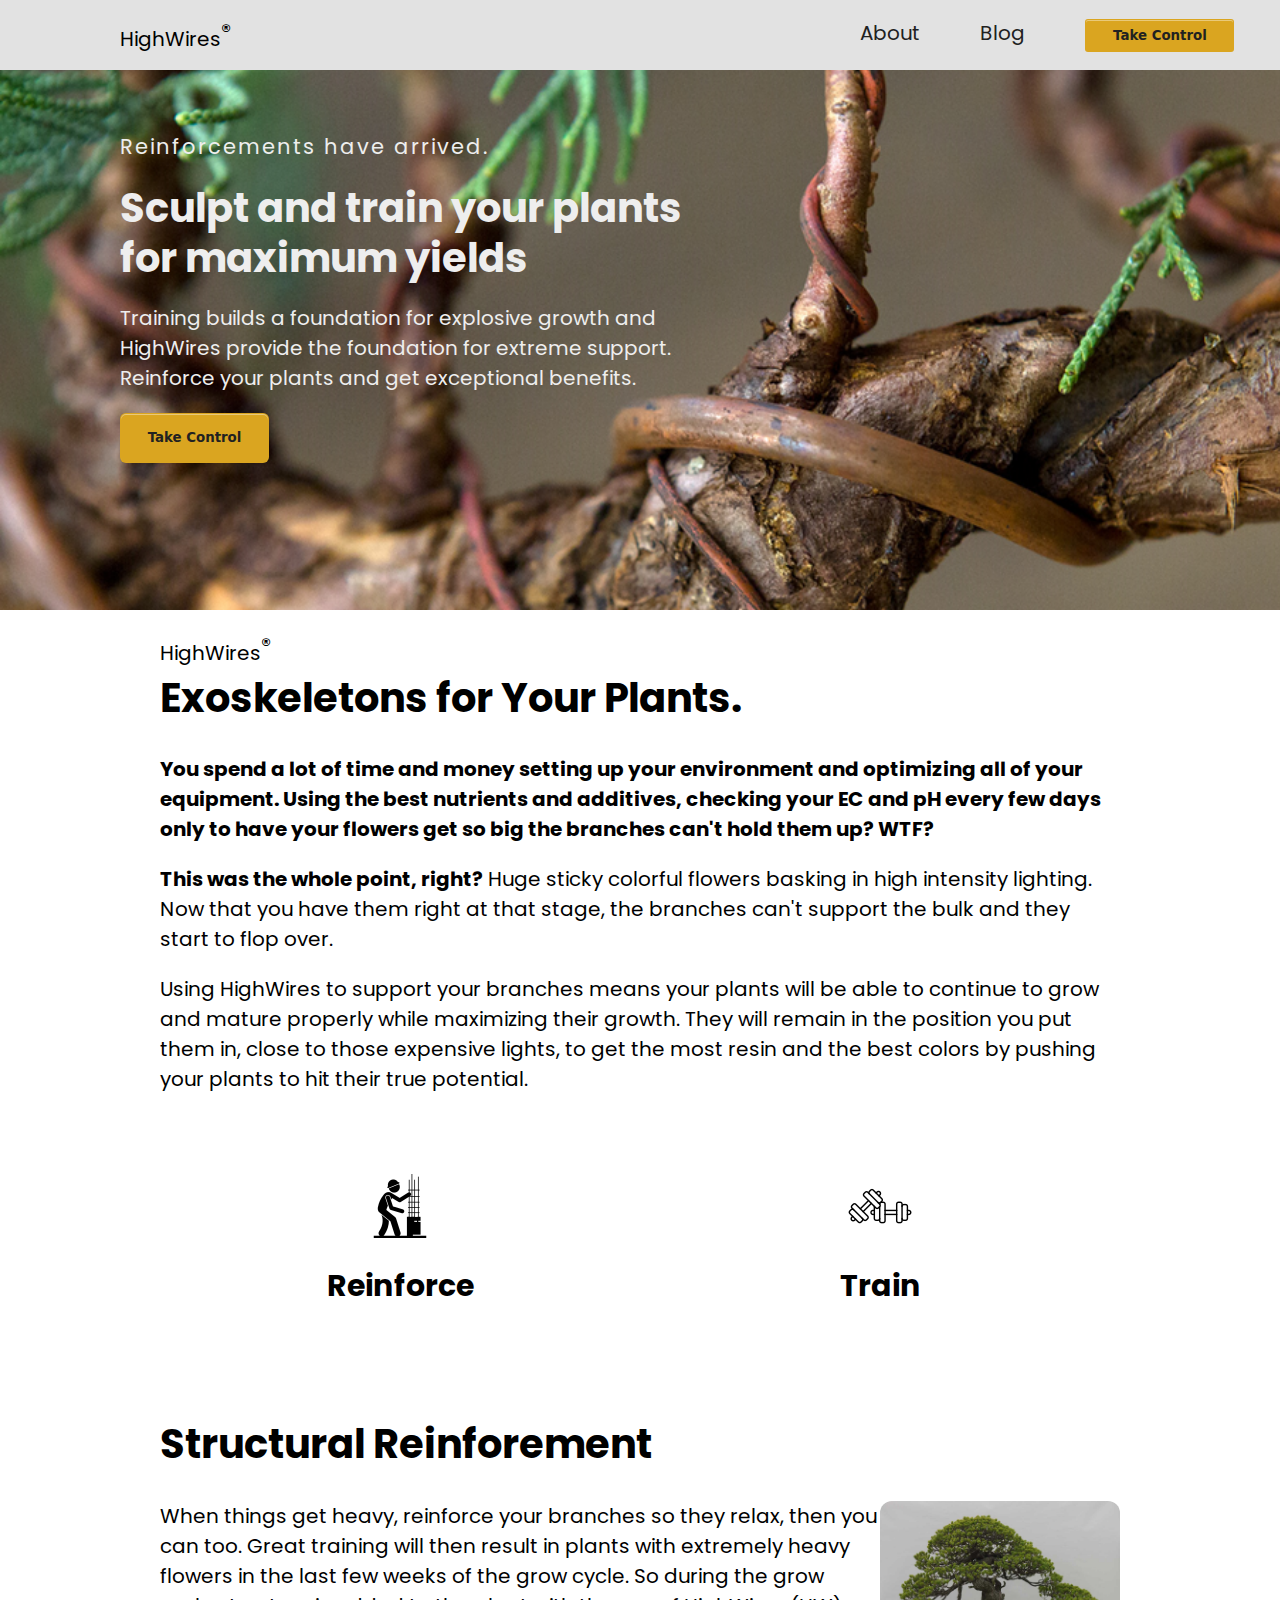
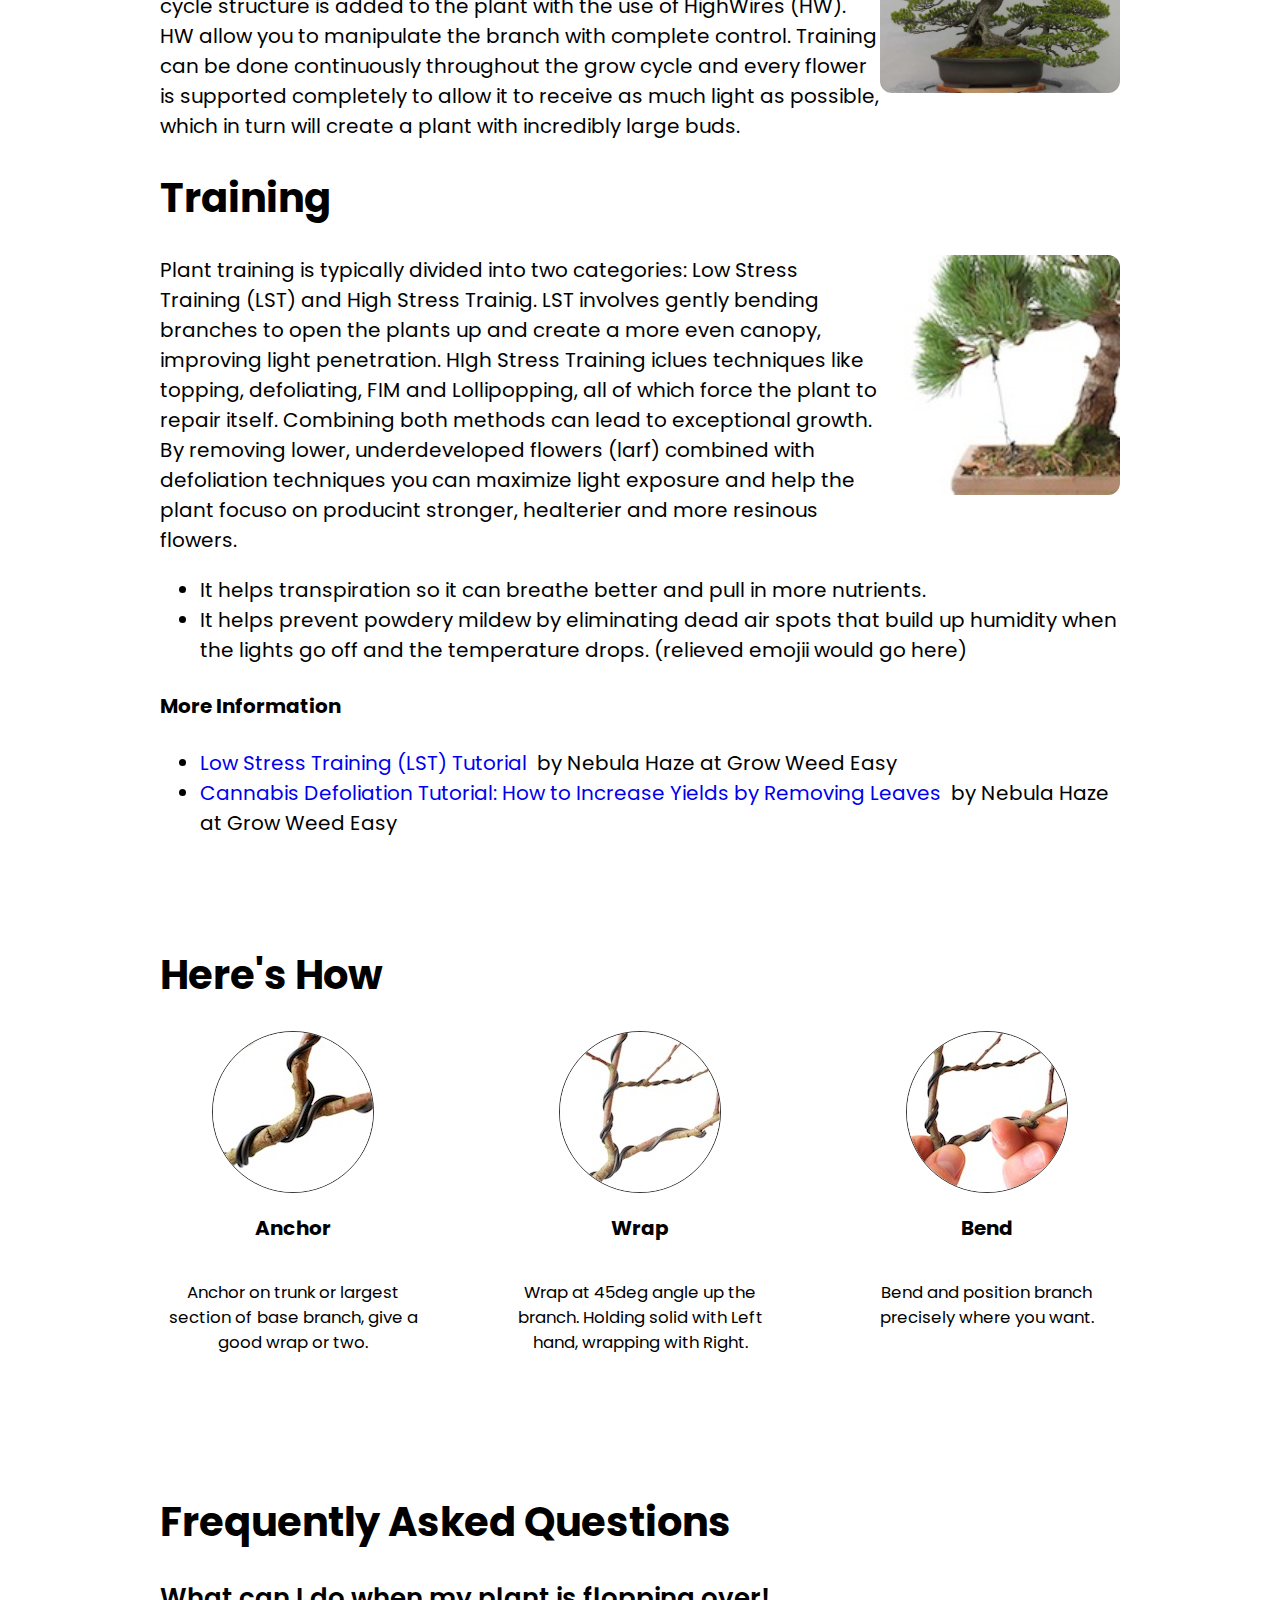
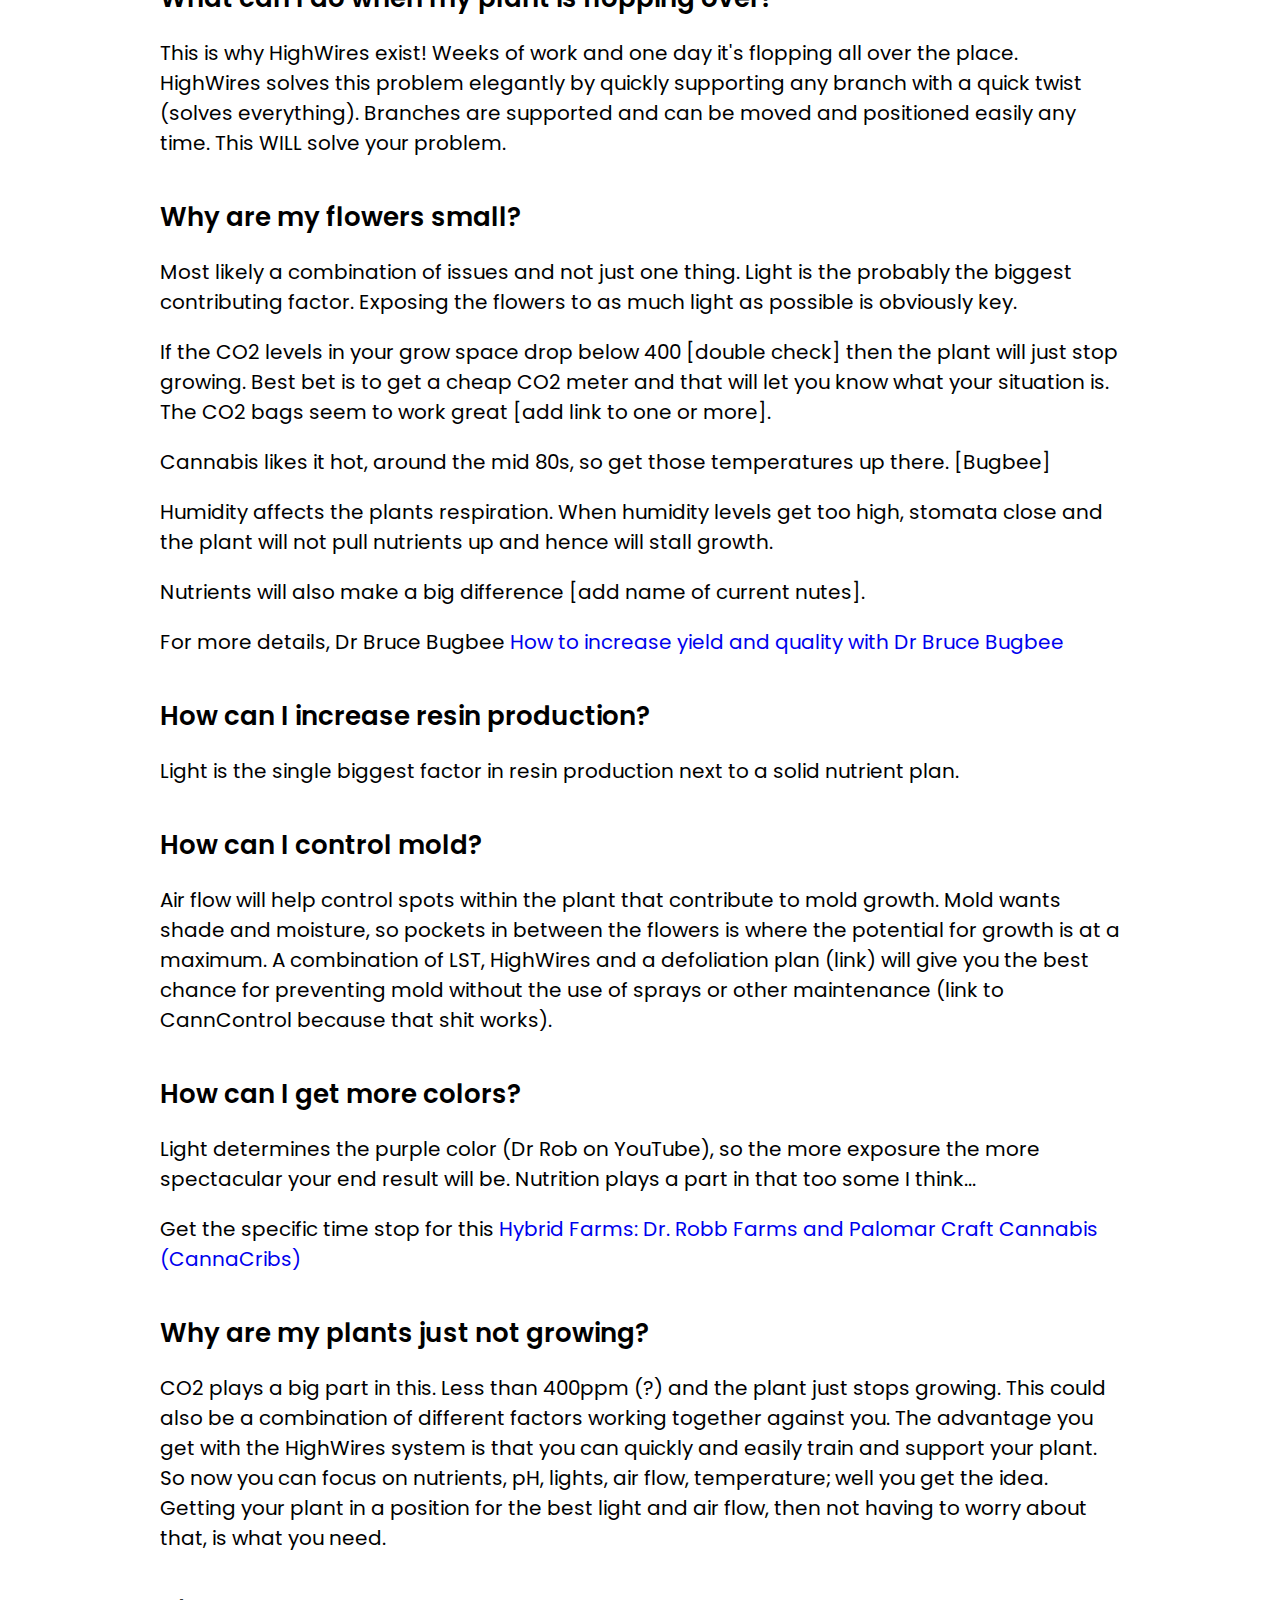
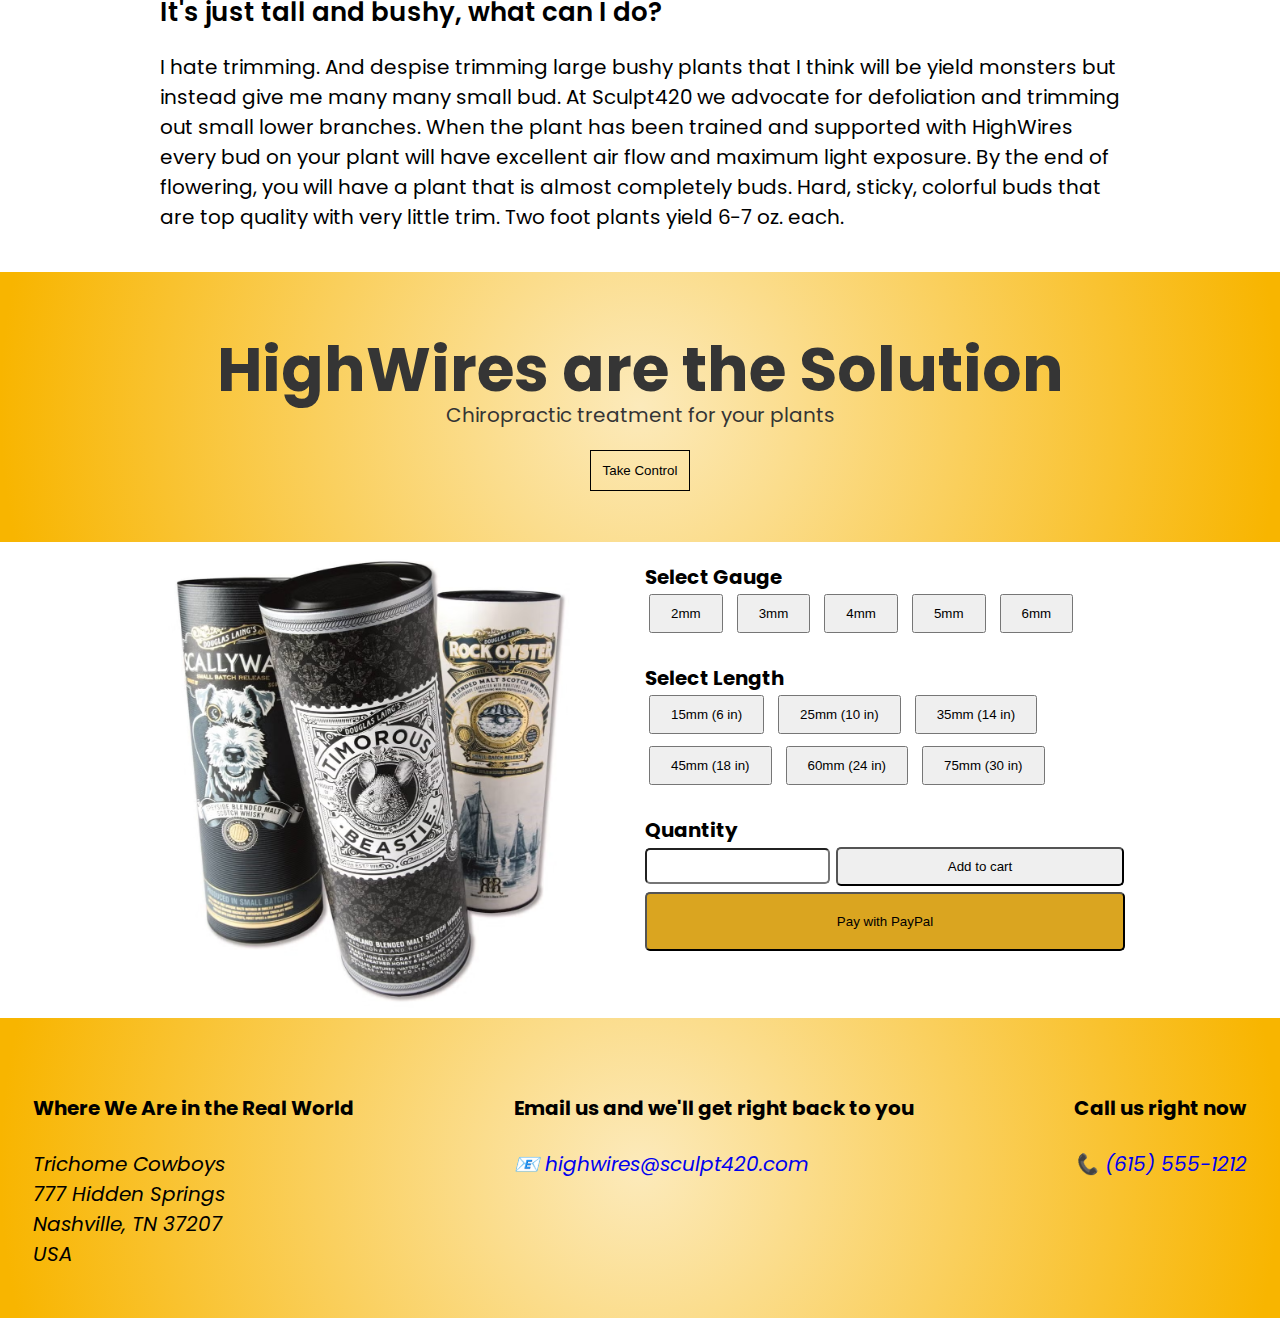
==== commit 8852be66: "HighWirez ends in S" ====
--- a/index.html
+++ b/index.html
@@ -13,7 +13,7 @@
         <div></div>
         <div class="logo">
             <!-- <span class='logo-main'>Sculpt<span class='logo-sub'>420</span> -->
-            HighWirez<span class="sup">&reg;</span>
+            HighWires<span class="sup">&reg;</span>
         </div>
         <div>
             <ul class="menu">
@@ -37,7 +37,7 @@
                 <p>Reinforcements have arrived.</p>
                 <h2>Sculpt and train your plants for maximum yields</h2>
                 <p>
-                    Training builds a foundation for explosive growth and HighWirez provide
+                    Training builds a foundation for explosive growth and HighWires provide
                     the foundation for extreme support. Reinforce your plants and get exceptional 
                     benefits.
                 </p>
@@ -60,7 +60,7 @@
 
         <div class="lead-header">                                        
             <div class="lead-body">
-                <p>HighWirez<span class="sup">&reg;</span></p>
+                <p>HighWires<span class="sup">&reg;</span></p>
                 <h1>
                     Exoskeletons for Your Plants.
                 </h1>
@@ -81,9 +81,9 @@
         <div class="container">
             <div>
                 <!-- <p>
-                    <strong>The solution is HighWirez</strong>. 
+                    <strong>The solution is HighWires</strong>. 
                 </p> -->
-                <p>Using HighWirez to support your branches means your plants will be able to continue to 
+                <p>Using HighWires to support your branches means your plants will be able to continue to 
                     grow and mature properly while maximizing their growth. They will remain in the position
                     you put them in, close to those expensive lights, to get the most 
                     resin and the best colors by pushing your plants to hit their true potential.</p>            
@@ -109,7 +109,7 @@
                 <p>
                     When things get heavy, reinforce your branches so they relax, then you can too.
                     Great training will then result in plants with extremely heavy flowers in the last few weeks of 
-                    the grow cycle. So during the grow cycle structure is added to the plant with the use of HighWirez 
+                    the grow cycle. So during the grow cycle structure is added to the plant with the use of HighWires 
                     (HW). HW allow you to manipulate the branch with complete control. Training can be done 
                     continuously throughout the grow cycle and every flower is supported completely to allow it to 
                     receive as much light as possible, which in turn will create a plant with incredibly large buds.
@@ -169,8 +169,8 @@
 
                 <div class="item">
                     <span>What can I do when my plant is flopping over!</span>
-                    <p>This is why HighWirez exist! Weeks of work and one day it's flopping all over the place. 
-                        HighWirez solves this problem elegantly by quickly supporting any branch with a quick twist 
+                    <p>This is why HighWires exist! Weeks of work and one day it's flopping all over the place. 
+                        HighWires solves this problem elegantly by quickly supporting any branch with a quick twist 
                         (solves everything). Branches are supported and can be moved and positioned easily any time. 
                         This WILL solve your problem.</p>
                 </div>
@@ -210,7 +210,7 @@
                     <span>How can I control mold?</span>
                     <p>Air flow will help control spots within the plant that contribute to mold growth. Mold wants 
                     shade and moisture, so pockets in between the flowers is where the potential for growth is at a 
-                    maximum. A combination of LST, HighWirez and a defoliation plan (link) will give you the best 
+                    maximum. A combination of LST, HighWires and a defoliation plan (link) will give you the best 
                     chance for preventing mold without the use of sprays or other maintenance (link to CannControl 
                     because that shit works).
                     </p>
@@ -226,7 +226,7 @@
                     <span>Why are my plants just not growing?</span>
                     <p>CO2 plays a big part in this. Less than 400ppm (?) and the plant just stops growing. This could also 
                     be a combination of different factors working together against you. The advantage you get with the 
-                    HighWirez system is that you can quickly and easily train and support your plant. So now you can focus 
+                    HighWires system is that you can quickly and easily train and support your plant. So now you can focus 
                     on nutrients, pH, lights, air flow, temperature; well you get the idea. Getting your plant in a position 
                     for the best light and air flow, then not having to worry about that, is what you need.
                     </p>
@@ -235,7 +235,7 @@
                     <span>It's just tall and bushy, what can I do?</span>
                     <p>I hate trimming. And despise trimming large bushy plants that I think will be yield monsters but 
                     instead give me many many small bud. At Sculpt420 we advocate for defoliation and trimming out 
-                    small lower branches. When the plant has been trained and supported with HighWirez every bud on 
+                    small lower branches. When the plant has been trained and supported with HighWires every bud on 
                     your plant will have excellent air flow and maximum light exposure. By the end of flowering, you 
                     will have a plant that is almost completely buds. Hard, sticky, colorful buds that are top quality 
                     with very little trim. Two foot plants yield 6-7 oz. each.
@@ -246,7 +246,7 @@
         </div>
     </main>
     <div class="wave-filler">
-        <h2>HighWirez are the Solution</h2>
+        <h2>HighWires are the Solution</h2>
         <p>Chiropractic treatment for your plants</p>
         <button>Take Control</button>
     </div>    
@@ -255,7 +255,7 @@
             <img src="images/WestRock-Tubes-Action-Shot-3-set.png" class="rounded"/>
         </div>
         <div>
-            <!-- <h1>HighWirez</h1> -->
+            <!-- <h1>HighWires</h1> -->
             <div class="container-gauge">
                 <h5>Select Gauge</h5> 
                 <ul>
@@ -287,7 +287,7 @@
                     <button class="paypal">Pay with PayPal</button>
                 </div>                
             </div>
-            <!-- <p><b>HighWirez</b> uses techniques borrowed from traditional bonsai to wrap the individual branches with a 
+            <!-- <p><b>HighWires</b> uses techniques borrowed from traditional bonsai to wrap the individual branches with a 
                 support wire. Solved everything. Simple, quick and easy. I can do one branch if it needs it, or work on 
                 the whole plant. I can add as it goes along, no need to worry about the hardware, get on with gardening. 
                 And if I want to move it closer to the light, or in a different position, no problem, just bend and done.
@@ -310,7 +310,7 @@
             <div>
                 <h4>Email us and we'll get right back to you</h4>
                 <address>
-                    <a href="mailto:highwirez@sculpt420.com">highwirez@sculpt420.com</a>
+                    <a href="mailto:highwires@sculpt420.com">highwires@sculpt420.com</a>
                 </address>
             </div>
             <div>
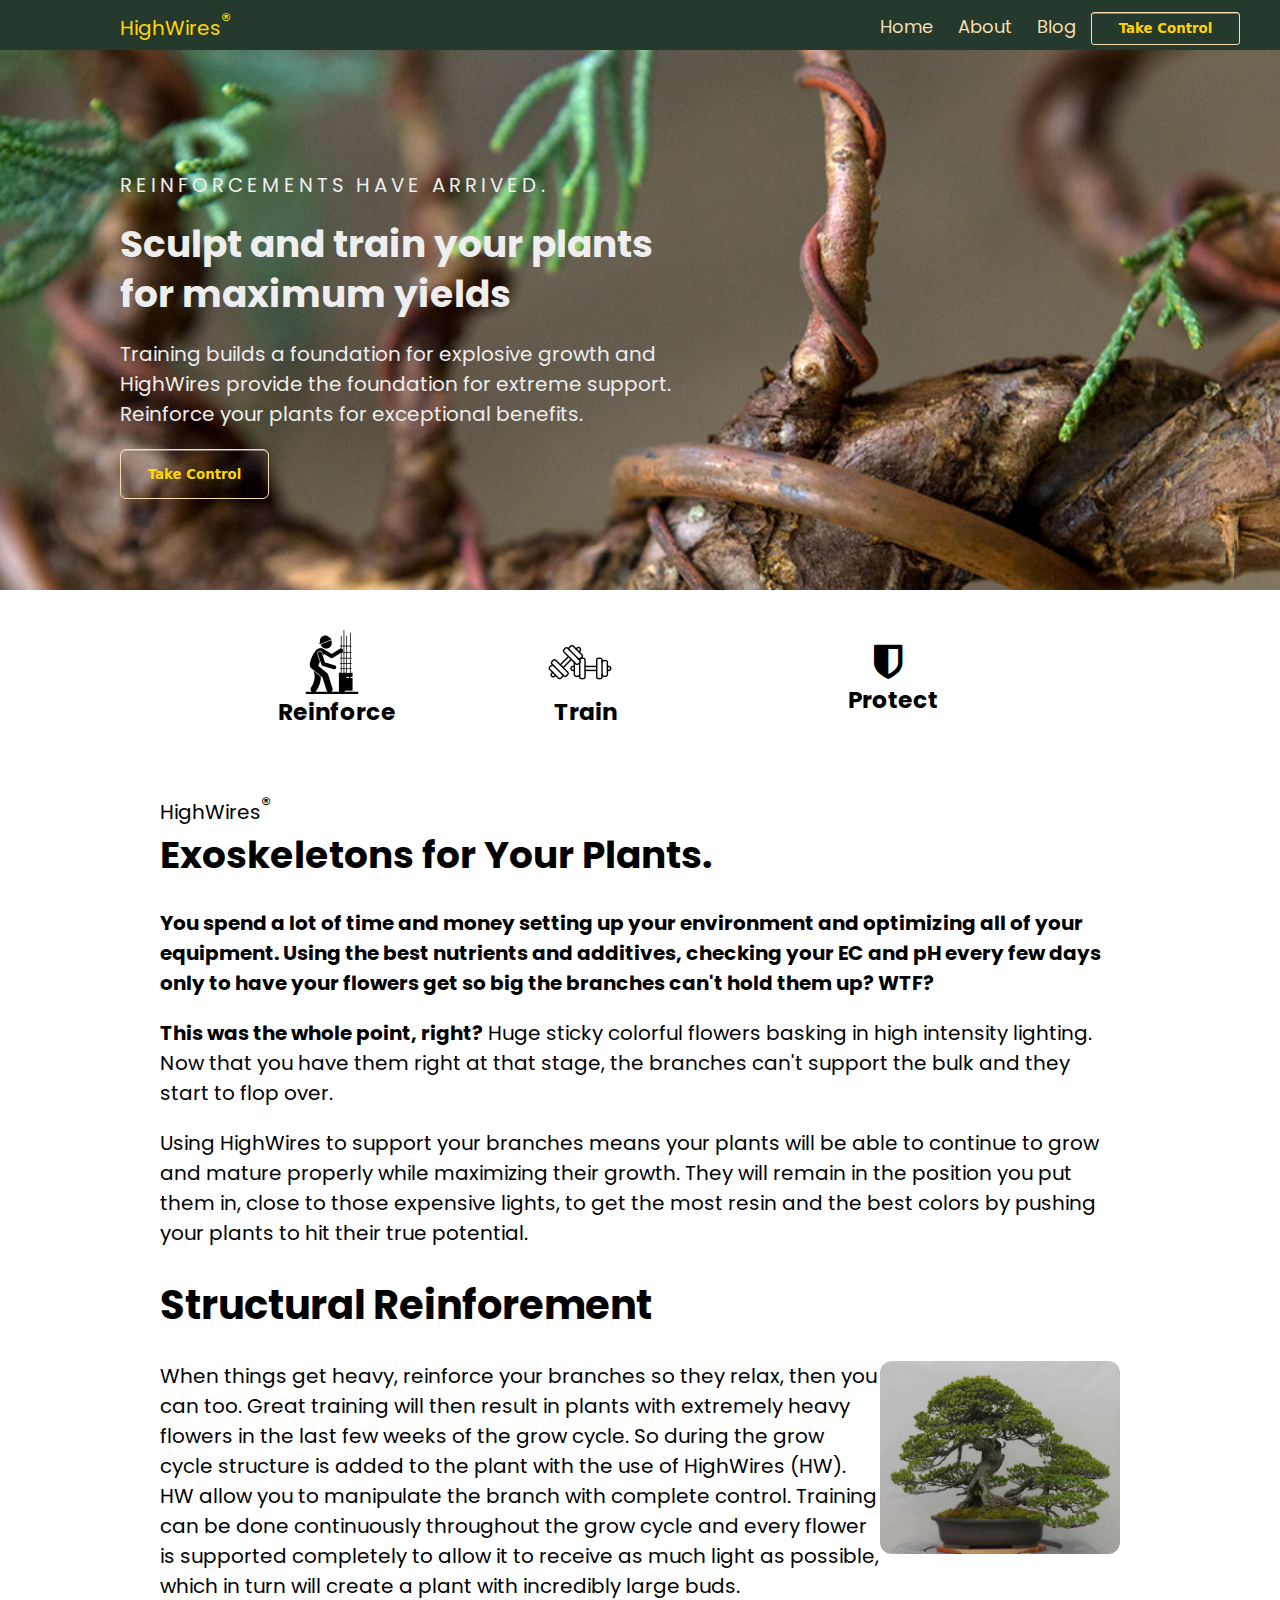
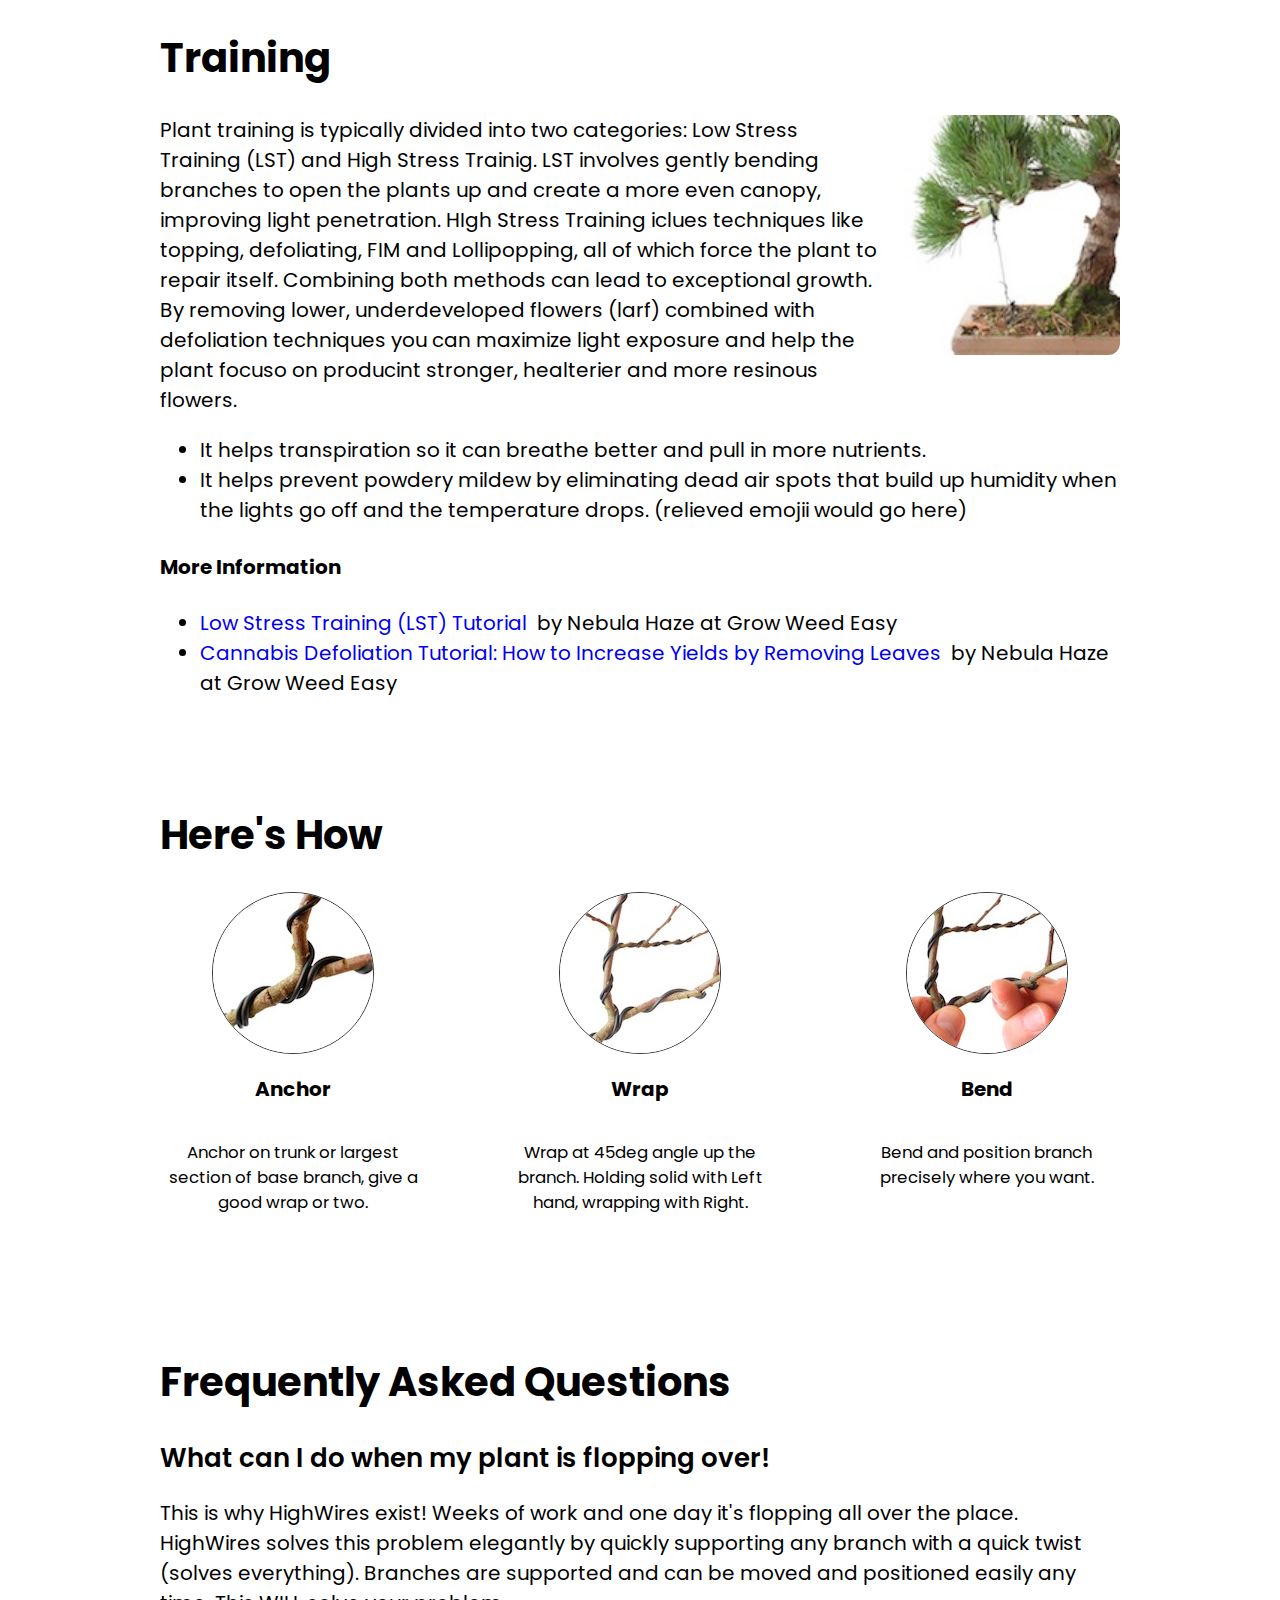
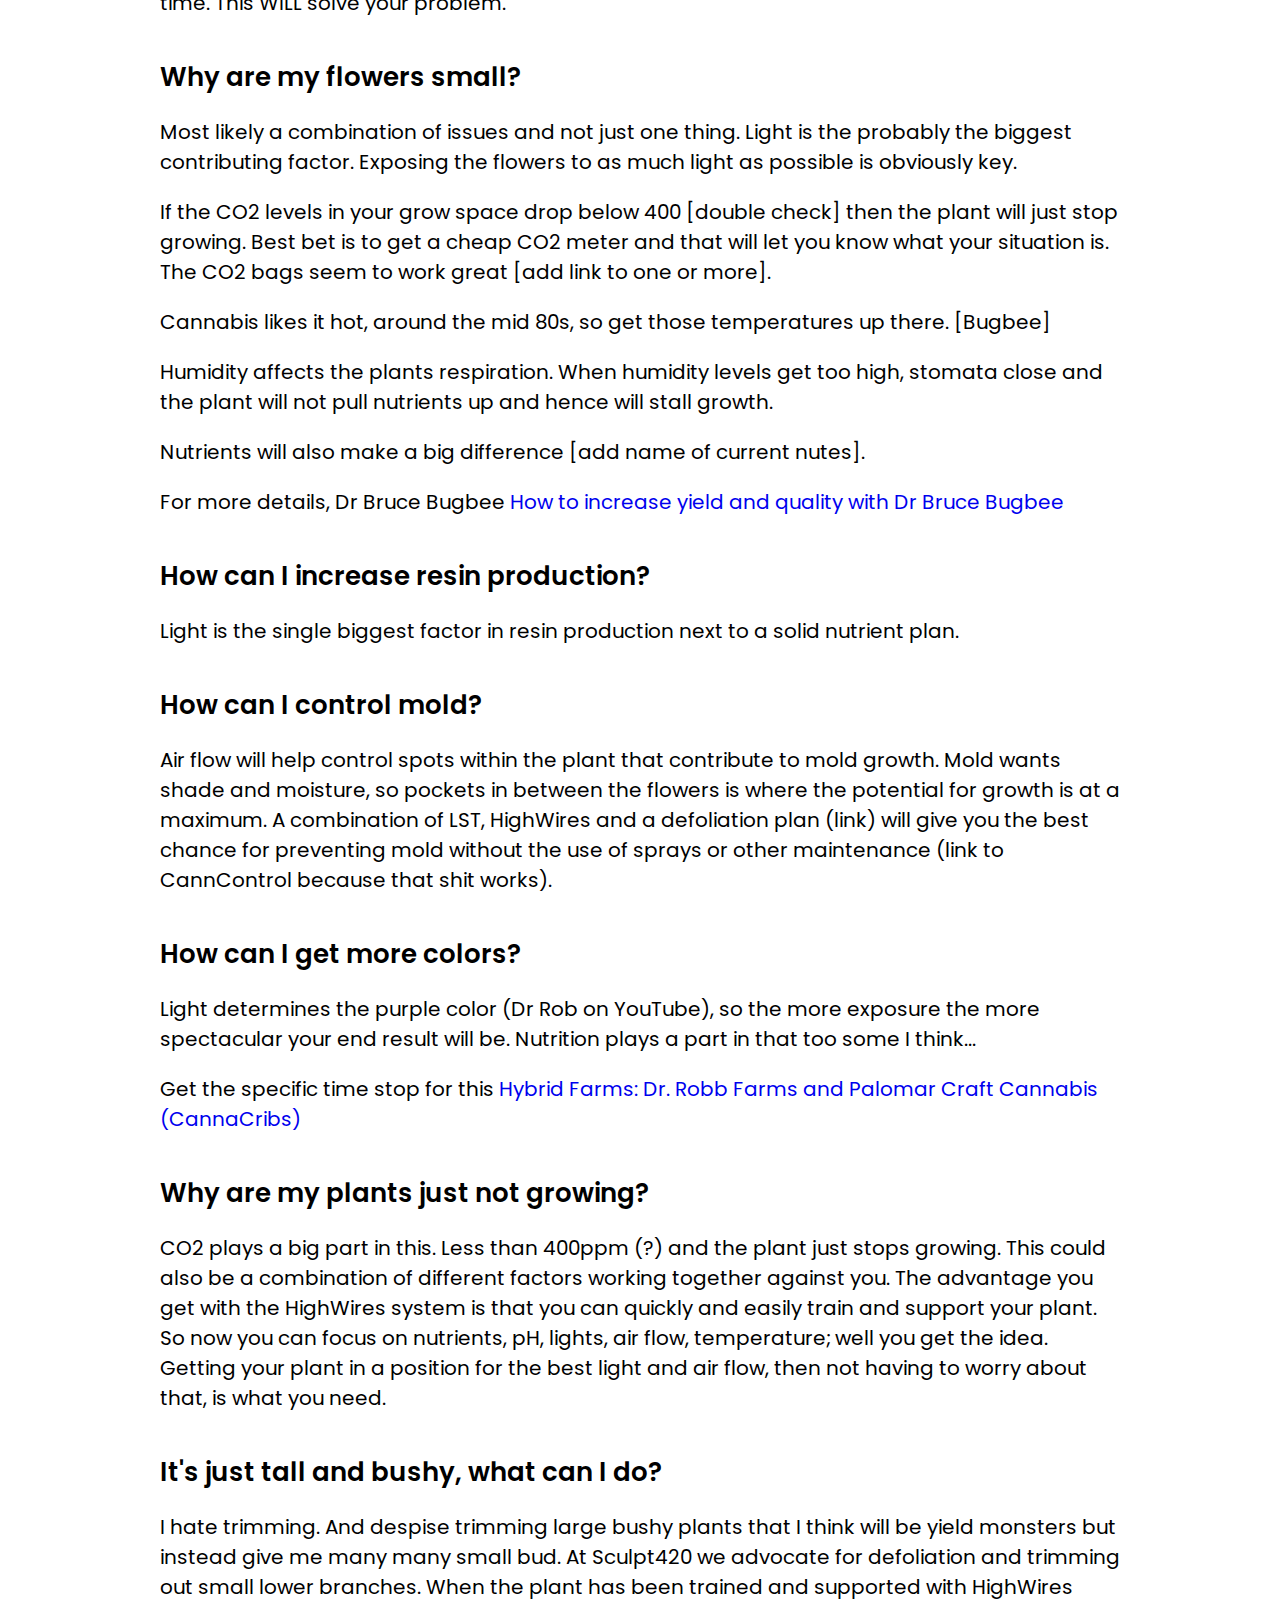
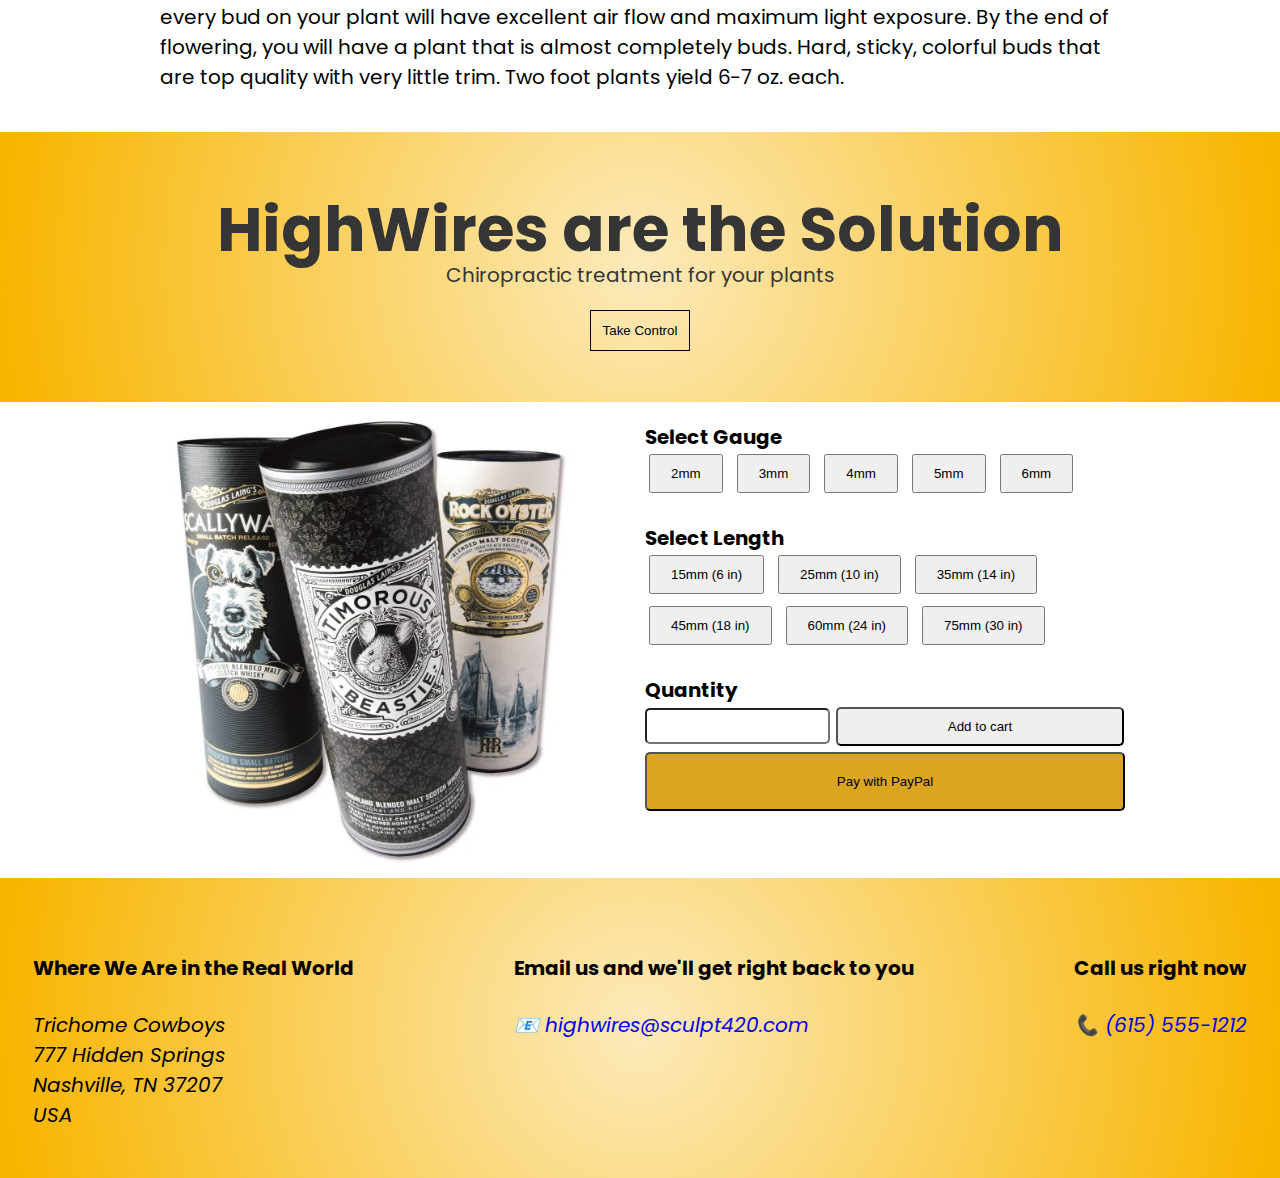
==== commit 0b35c359: "Benefits section and colors" ====
--- a/index.html
+++ b/index.html
@@ -8,55 +8,89 @@
     <link rel="stylesheet" href="style.css"/>
 </head>
 <body>
-    <main>    
-        <header>
-        <div></div>
-        <div class="logo">
-            <!-- <span class='logo-main'>Sculpt<span class='logo-sub'>420</span> -->
-            HighWires<span class="sup">&reg;</span>
-        </div>
-        <div>
-            <ul class="menu">
-                <li><a href="about.html">About</a></li>
-                <li><a href="blog.html">Blog</a></li>
-                <li>
-                    <button type='button' class="button-7">
+    <main>  
+        <div class="nav">
+            <input type="checkbox" id="nav-check">
+            <div class="nav-header">
+                <div class="logo">
+                    HighWires<span class="sup">&reg;</span>
+                </div>
+            </div>
+            <div class="nav-btn">
+              <label for="nav-check">
+                <span></span>
+                <span></span>
+                <span></span>
+              </label>
+            </div>
+            
+            <div class="nav-links">
+                <a href="#">Home</a>
+                <a href="#">About</a>
+                <a href="#">Blog</a>
+                <button type='button' class="button-nav">
+                    Take Control
+                </button>
+            </div>
+        </div>  
+        <!-- <nav>
+            <div></div>
+            <div class="logo">
+                HighWires<span class="sup">&reg;</span>
+            </div>
+            <div>
+                <ul class="menu">
+                    <li><a href="about.html">About</a></li>
+                    <li><a href="blog.html">Blog</a></li>
+                    <li>
+                        <button type='button' class="button-7">
+                            Take Control
+                        </button>
+                    </li>
+                </ul>
+            </div>        
+        </nav> -->
+
+        <div class="hero">
+            <div class="item">                
+                <section class="banner">
+                    <img src="images/wire_example_1_sm.png"/>
+                </section>            
+                <div class="content">
+                    <p>Reinforcements have arrived.</p>
+                    <h2>Sculpt and train your plants for maximum yields</h2>
+                    <p>
+                        Training builds a foundation for explosive growth and HighWires provide
+                        the foundation for extreme support. Reinforce your plants for exceptional 
+                        benefits.
+                    </p>
+                    <button type='button' class="button-nav">
                         Take Control
                     </button>
-                </li>
-            </ul>
-        </div>        
-    </header>
-
-    <div class="hero">
-        <div class="item active">
-            <section class="banner">
-                <img src="images/wire_example_1_sm.png"/>
-            </section>            
-            <div class="content">
-                <p>Reinforcements have arrived.</p>
-                <h2>Sculpt and train your plants for maximum yields</h2>
-                <p>
-                    Training builds a foundation for explosive growth and HighWires provide
-                    the foundation for extreme support. Reinforce your plants and get exceptional 
-                    benefits.
-                </p>
-                <button type='button' class="button-7">
-                    Take Control
-                </button>
-                
-                <!-- <div class="stars">
-                    <div class="star"></div>
-                    <div class="star"></div>
-                    <div class="star"></div>
-                    <div class="star"></div>
-                    <div class="star"></div>
-                </div> -->
-    
-            </div>
-        </div>
-    </div>
-
+                    
+                </div>
+            </div>
+        </div>
+
+        <div class="container-benefits">
+            <div class="benefits">        
+                <div class='item'>
+                    <img src="images/001-beam.png"/>
+                    <h3>Reinforce</h3>
+                    <p class="hidden-big">Support branches when buds get heavy and reinforce your entire plant.</p>
+                </div>
+                <div class='item'>
+                    <img src="images/007-dumbell-1.png"/>
+                    <h3 class='benefit-header pt-3'>Train</h3>
+                    <p class='benefit-text hidden-big'>Simplify low stress training and maximize yields to create a healthier plant</p>
+                </div>
+                <div class="item">
+                    <i class="fa fa-shield" aria-hidden="true"></i>
+                    <h3>Protect</h3>
+                    <p class="hidden-big">Stuff about how mold prevention is possible with more air flow.</p>
+                </div>
+            </div>
+        </div>
 
         <div class="lead-header">                                        
             <div class="lead-body">
@@ -80,27 +114,11 @@
 
         <div class="container">
             <div>
-                <!-- <p>
-                    <strong>The solution is HighWires</strong>. 
-                </p> -->
                 <p>Using HighWires to support your branches means your plants will be able to continue to 
                     grow and mature properly while maximizing their growth. They will remain in the position
                     you put them in, close to those expensive lights, to get the most 
                     resin and the best colors by pushing your plants to hit their true potential.</p>            
             </div>
-            <div class="benefits">        
-                <div class='item'>
-                    <img src="images/001-beam.png"/>
-                    <h2>Reinforce</h2>
-                    <!-- <p>Support branches when buds get heavy and reinforce your entire plant.</p> -->
-                </div>
-                <div class='item'>
-                    <img src="images/007-dumbell-1.png"/>
-                    <h2 class='benefit-header pt-3'>Train</h2>
-                    <!-- <p class='benefit-text'>Simplify low stress training and maximize yields to create a healthier plant</p> -->
-                </div>
-            </div>
-
             <h1>Structural Reinforement</h1>
             <div class="training">
                 <div>
--- a/style.css
+++ b/style.css
@@ -1,16 +1,44 @@
 @import url('https://fonts.googleapis.com/css2?family=Poppins:ital,wght@0,100;0,200;0,300;0,400;0,500;0,600;0,700;0,800;0,900;1,100;1,200;1,300;1,400;1,500;1,600;1,700;1,800;1,900&display=swap');
 
+/* @link https://utopia.fyi/type/calculator?c=320,18,1.2,1240,20,1.25,5,2,&s=0.75|0.5|0.25,1.5|2|3|4|6,s-l&g=s,l,xl,12 */
+  /* @link https://utopia.fyi/space/calculator?c=320,18,1.2,1240,20,1.25,5,2,&s=0.75|0.5|0.25,1.5|2|3|4|6,s-l&g=s,l,xl,12 */
+
 :root {
-    --gray-1: #252525;
-    --gray-2: #313131;
-    --gray-3: #2a2a2a;
-}
-
-@property --warning-color {
-    syntax: "<color>";
-    inherits: true;
-    initial-value: yellow;
-}
+    --color-green-1: #62826d;
+    --color-green-2: #25392c;
+
+    --step--2: clamp(0.7813rem, 0.7747rem + 0.0326vw, 0.8rem);
+    --step--1: clamp(0.9375rem, 0.9158rem + 0.1087vw, 1rem);
+    --step-0: clamp(1.125rem, 1.0815rem + 0.2174vw, 1.25rem);
+    --step-1: clamp(1.35rem, 1.2761rem + 0.3696vw, 1.5625rem);
+    --step-2: clamp(1.62rem, 1.5041rem + 0.5793vw, 1.9531rem);
+    --step-3: clamp(1.944rem, 1.771rem + 0.8651vw, 2.4414rem);
+    --step-4: clamp(2.3328rem, 2.0827rem + 1.2504vw, 3.0518rem);
+    --step-5: clamp(2.7994rem, 2.4462rem + 1.7658vw, 3.8147rem);
+
+    --space-3xs: clamp(0.3125rem, 0.3125rem + 0vw, 0.3125rem);
+    --space-2xs: clamp(0.5625rem, 0.5408rem + 0.1087vw, 0.625rem);
+    --space-xs: clamp(0.875rem, 0.8533rem + 0.1087vw, 0.9375rem);
+    --space-s: clamp(1.125rem, 1.0815rem + 0.2174vw, 1.25rem);
+    --space-m: clamp(1.6875rem, 1.6223rem + 0.3261vw, 1.875rem);
+    --space-l: clamp(2.25rem, 2.163rem + 0.4348vw, 2.5rem);
+    --space-xl: clamp(3.375rem, 3.2446rem + 0.6522vw, 3.75rem);
+    --space-2xl: clamp(4.5rem, 4.3261rem + 0.8696vw, 5rem);
+    --space-3xl: clamp(6.75rem, 6.4891rem + 1.3043vw, 7.5rem);
+  
+    /* One-up pairs */
+    --space-3xs-2xs: clamp(0.3125rem, 0.2038rem + 0.5435vw, 0.625rem);
+    --space-2xs-xs: clamp(0.5625rem, 0.4321rem + 0.6522vw, 0.9375rem);
+    --space-xs-s: clamp(0.875rem, 0.7446rem + 0.6522vw, 1.25rem);
+    --space-s-m: clamp(1.125rem, 0.8641rem + 1.3043vw, 1.875rem);
+    --space-m-l: clamp(1.6875rem, 1.4049rem + 1.413vw, 2.5rem);
+    --space-l-xl: clamp(2.25rem, 1.7283rem + 2.6087vw, 3.75rem);
+    --space-xl-2xl: clamp(3.375rem, 2.8098rem + 2.8261vw, 5rem);
+    --space-2xl-3xl: clamp(4.5rem, 3.4565rem + 5.2174vw, 7.5rem);
+  
+    /* Custom pairs */
+    --space-s-l: clamp(1.125rem, 0.6467rem + 2.3913vw, 2.5rem);
+  }
 
 html {
     scroll-behavior: smooth;
@@ -19,7 +47,7 @@
 
 body {
     font-family: Poppins;
-    margin: 0;
+    margin: auto;
     scroll-behavior: smooth;
 }
 
@@ -33,50 +61,53 @@
     margin: 0 0 0 5px;
 }
 
-header {
+.logo {
+    display: inline;
+    color: gold;
+}
+
+nav {
     display: grid;
     grid-template-columns: 6rem 100fr 300fr 1fr 1fr 40px;
-    grid-template-rows: 70px;
+    grid-template-rows: 50px;
     align-items: center;
-    /* padding-left: 20px; */
     position: sticky;
     top: 0;
     overflow: hidden;
     z-index: 101;
-    background-color: #E2E2E2;
-}
-
-header .logo-main {
+    background-color: var(--color-green-2);
+}
+
+nav .logo-main {
     color: green;
     -webkit-text-stroke: 1px #005B00;
 }
 
-header .logo-sub {
+nav .logo-sub {
     -webkit-text-stroke: 1px #C77F00;
     color: gold;
     font-size: small;
 }
 
-header .menu {
+nav .menu {
     padding: 0;
     margin: 0;
     list-style: none;
     display: flex;
     gap: 60px;
-    /* font-weight: 500; */
     justify-content: right;
 }
 
-header .menu a {
+nav .menu a {
     color: #212121;
 }
 
-header .menu a:hover {
+nav .menu a:hover {
     color: #212121;
     text-decoration: underline;
 }
 
-header .menu-1 {
+nav .menu-1 {
     padding: 32px;
     margin: 0;
     list-style: none;
@@ -87,19 +118,13 @@
     color: #212121;
 }
 
-header .menu button {
+nav .menu button {
     margin-top: -10px;
-}
-
-
-main {
-    /* width: 80ch; */
-    margin: auto;
-    /* padding: 1rem 0 10rem 0; */
 }
 
 .lead-body h1 {
     margin-top: 0;
+    font-size: var(--step-2);
 }
 
 .lead-body p:nth-child(1) {
@@ -108,7 +133,7 @@
 
 .lead-header,
 .container {
-    width: 80ch;
+    max-width: 80ch;
     margin: auto;
 }
 
@@ -125,10 +150,6 @@
     height: 60vh;
     position: relative;
     color: #ffffffc4;
-}
-
-.hero.about {
-    height: 30vh;
 }
 
 .hero .item {
@@ -136,7 +157,10 @@
     inset: 0 0 0 0;
     overflow: hidden;
     opacity: 0;
-    /* transition: 1s; */
+    opacity: 1;
+    z-index: 10;
+    /* font-size: 1.5rem; */
+    font-size: var(--step--1);
 }
 
 .hero .item img {
@@ -148,36 +172,19 @@
     min-width: 900px;
 }
 
-.hero.about .item img {
-    width: 100vw;
-    zoom: 100% !important;
-    margin-top: -5em;
-}
-
-.hero .item::after {
-    content: '';
-    width: 100%;
-    height: 100%;
-    position: absolute;
-    left: 0;
-    bottom: 0;
-}
-
 .hero .item .content {
     position: absolute;
     left: 6rem;
-    top: 2rem;
-    /* width: 40vw; */
+    top: 5rem;
     max-width: 45%;
     z-index: 1;
     color: #eee;
 }
 
 .hero .item .content p:nth-child(1) {
-    /* text-transform: uppercase;*/
-    letter-spacing: 2px;
-    font-size: 0.7em;
-    /* text-shadow: #212121 1px 1px 5px; */
+    text-transform: uppercase;
+    letter-spacing: 4px;
+    /* font-size: 0.7em; */
 }
 
 .hero .item .content p:nth-child(3) {
@@ -186,8 +193,7 @@
 }
 
 .hero .item .content h2 {
-    font-size: 2rem;
-    /* font-size: calc(1vw + 1rem); */
+    font-size: var(--step-2);
     font-weight: bold;
     margin: 0;
     line-height: 2.5rem;
@@ -198,12 +204,6 @@
     border-radius: 6px;
     margin: 1rem 0 0 0;
 
-}
-
-.hero .item.active {
-    opacity: 1;
-    z-index: 10;
-    font-size: 1.5rem;
 }
 
 
@@ -215,23 +215,42 @@
     }
 }
 
+.container-benefits {
+    display: grid;
+    margin: auto;
+    width: fit-content;
+}
+
 .benefits {
-    display: flex;
-    margin: 4rem auto;
-}
-
+    display: grid;
+    margin: 2rem 0;
+    grid-template-columns: repeat(3, 1fr);
+}
 .benefits .item {
     display: flex;
     flex-direction: column;
-    justify-content: center;
+    /* justify-content: center; */
     align-items: center;
     margin: auto;
-    min-width: 8rem;
+}
+.benefits .item:not(:last-child) {
+    padding-right: 6rem;
+}
+.benefits h3 {
+    margin: 0;
+    padding-left: .5rem;
+}
+.benefits i {
+    font-size: 2rem;
+}
+
+.benefits .hidden-big {
+    display: none;
 }
 
 @media screen and (max-width: 1200px) {
     .hero::after {
-        content: 'test';
+        content: '';
         display: flex;
         flex-direction: column;
         justify-content: center;
@@ -239,19 +258,31 @@
         margin: auto;
         font-size: 3em;
     }
+
+    .hero .item .content {
+        top: 2rem;
+    }
 }
 
 @media screen and (max-width: 900px) {
     .hero {
         min-width: 900px;
         overflow: hidden;
-
     }
 
     .hero .item .content {
-        left: 10%;
+        left: 2%;
         width: 100vw;
     }
+
+    .lead-header, .container {
+        margin: 1rem;
+    }
+
+    .heres-how {
+        display: block !important;
+    }
+
 }
 
 /* CSS */
@@ -293,6 +324,46 @@
     box-shadow: none;
 }
 
+/* Nav button */
+.button-nav {
+    background-color: transparent;
+    border: 1px solid wheat;
+    border-radius: 3px;
+    box-shadow: rgba(255, 255, 255, .4) 0 1px 0 0 inset;
+    box-sizing: border-box;
+    color: gold;
+    cursor: pointer;
+    display: inline-block;
+    font-family: -apple-system, system-ui, "Segoe UI", "Liberation Sans", sans-serif;
+    font-weight: 700;
+    line-height: 1.15385;
+    outline: none;
+    padding: 8px 2em;
+    position: relative;
+    text-align: center;
+    text-decoration: none;
+    user-select: none;
+    -webkit-user-select: none;
+    touch-action: manipulation;
+    vertical-align: baseline;
+    white-space: nowrap;
+}
+
+.button-nav:hover,
+.button-nav:focus {
+    background-color: gold;
+    color: #333;
+}
+
+.button-nav:focus {
+    box-shadow: 0 0 0 4px rgba(0, 149, 255, .15);
+}
+
+.button-nav:active {
+    background-color: goldenrod;
+    box-shadow: none;
+}
+
 footer {
     display: flex;
     height: 300px;
@@ -672,14 +743,22 @@
 }
 
 .stars {
-    display: flex;
+    /* display: flex; */
     transform: scale(.2);
-    width: 10px;
-}
-.stars::after {
+    position: absolute;
+    top: 13em;
+    left: -3em;
+}
+.stars-comment {
+    position: absolute;
+    top: 35em;
+    left: 19em;
+    font-size: small;
+}
+/* .stars::after {
     content: '1 AI Generated Review';
     transform: scale(2);
-}
+} */
 
 .star {
     flex: 25%;
@@ -723,3 +802,119 @@
     transform: rotate(-70deg);
     content: '';
 }
+
+/* * {
+    box-sizing: border-box;
+  }
+  
+  body {
+    margin: 0px;
+    font-family: 'segoe ui';
+  } */
+  
+  .nav {
+    height: 50px;
+    width: 100%;
+    background-color: var(--color-green-2);
+    position: relative;
+    z-index: 200;
+    margin-right: 1rem;
+  }
+  
+  .nav > .nav-header {
+    display: inline;
+    margin-left: 6rem;
+    line-height: 2rem;
+  }
+  
+  .nav > .nav-header > .nav-title {
+    display: inline-block;
+    font-size: 22px;
+    color: #fff;
+    padding: 10px 10px 10px 10px;
+  }
+  
+  .nav > .nav-btn {
+    display: none;
+  }
+  
+  .nav > .nav-links {
+    display: inline;
+    float: right;
+    font-size: 18px;
+  }
+  
+  .nav > .nav-links > a {
+    display: inline-block;
+    padding: 13px 10px 13px 10px;
+    text-decoration: none;
+    color: wheat;
+  }
+  
+  .nav > .nav-links > a:hover {
+    background-color: rgba(0, 0, 0, 0.3);
+  }
+
+  .nav > .nav-links > button {
+    margin-right: 2rem;
+  }
+  
+  .nav > #nav-check {
+    display: none;
+  }
+  
+  @media (max-width:600px) {
+    .nav > .nav-btn {
+      display: inline-block;
+      position: absolute;
+      right: 0px;
+      top: 0px;
+    }
+    .nav > .nav-btn > label {
+      display: inline-block;
+      width: 50px;
+      height: 50px;
+      padding: 13px;
+    }
+    .nav > .nav-btn > label > span {
+      display: block;
+      width: 25px;
+      height: 10px;
+      border-top: 2px solid #eee;
+    }
+    .nav > .nav-links {
+      position: absolute;
+      display: block;
+      width: 100%;
+      background-color: #333;
+      height: 0px;
+      transition: all 0.3s ease-in;
+      overflow-y: hidden;
+      top: 50px;
+      left: 0px;
+    }
+    .nav > .nav-links > a {
+      display: block;
+      width: 100%;
+    }
+    .nav > #nav-check:not(:checked) ~ .nav-links {
+      height: 0px;
+    }
+    .nav > #nav-check:checked ~ .nav-links {
+      height: calc(30vh - 50px);
+      overflow-y: auto;
+    }
+
+    .benefits {
+        grid-template-columns: repeat(1, 1fr);
+    }
+    .benefits .item:not(:last-child) {
+        flex-direction: column;
+        padding: 0;
+        margin-bottom: 1rem;
+    }
+
+    .benefits .hidden-big {
+        display: inline;
+    }  
+}
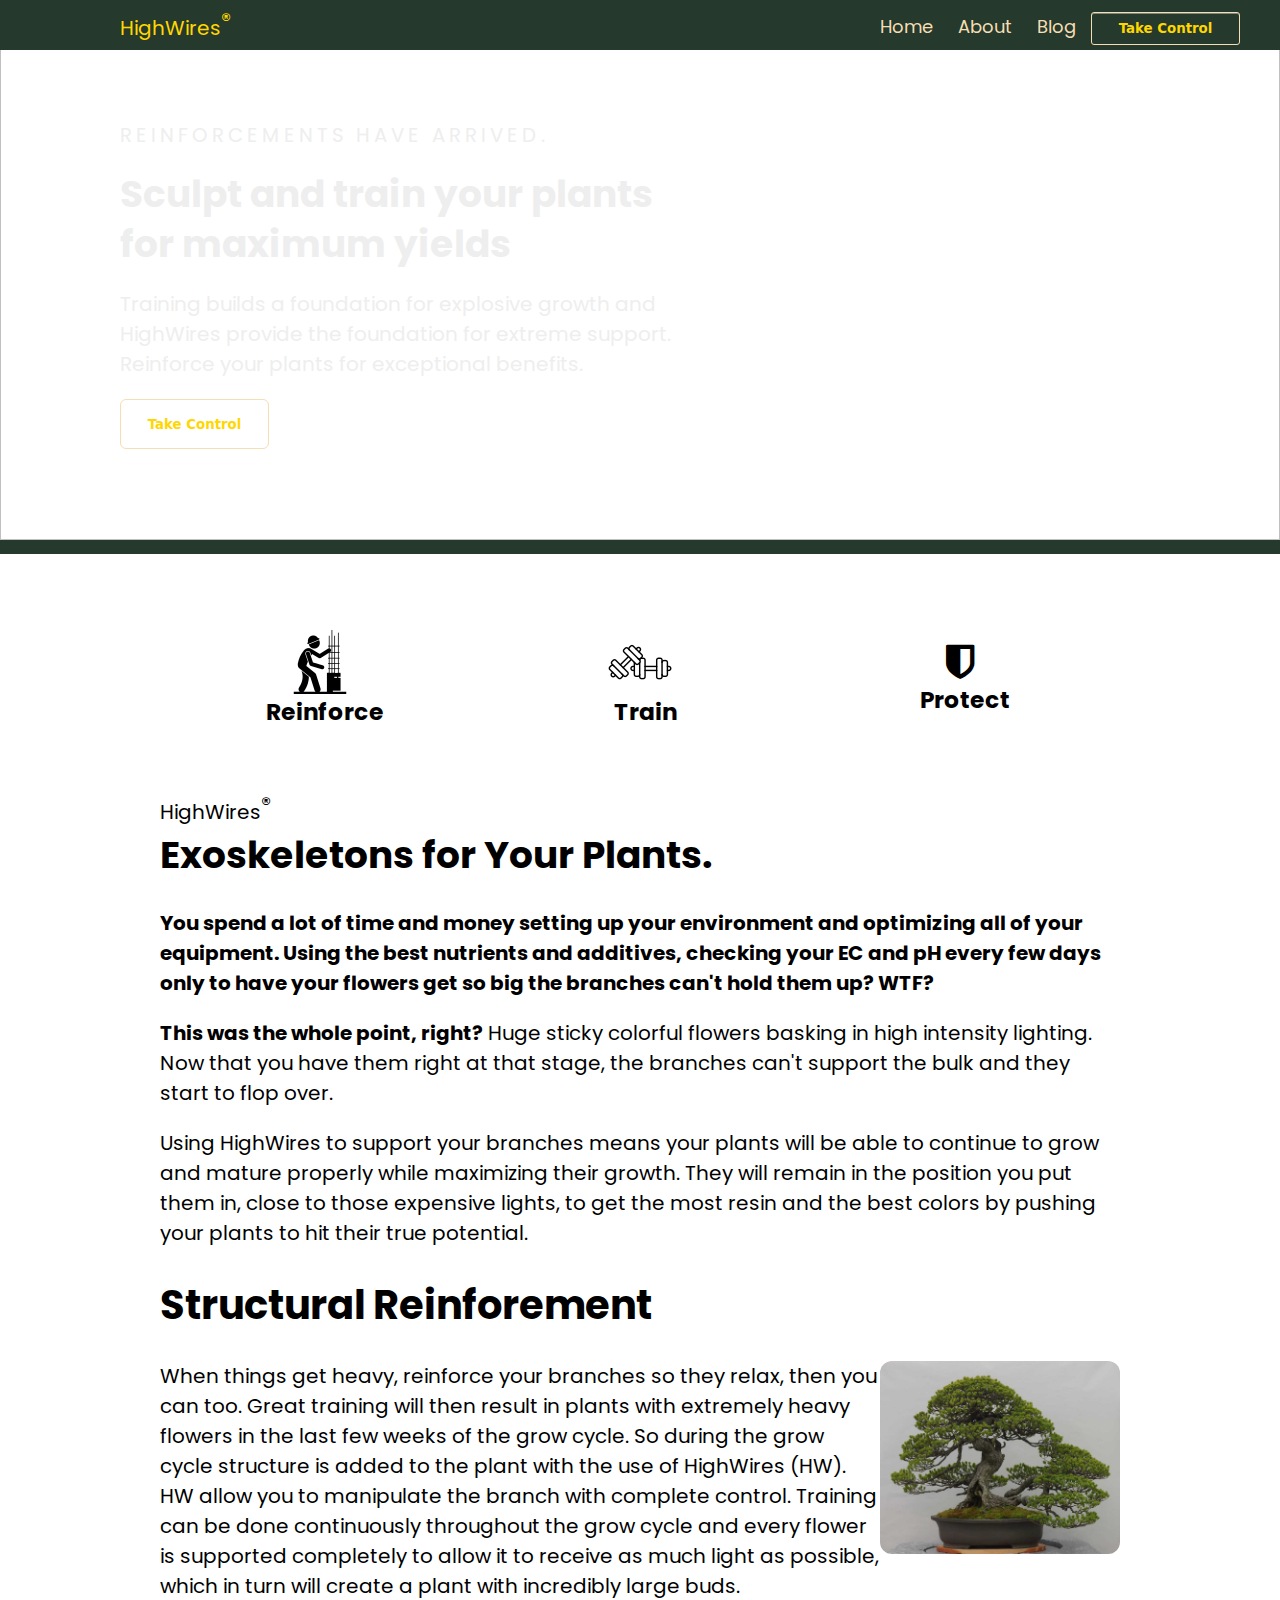
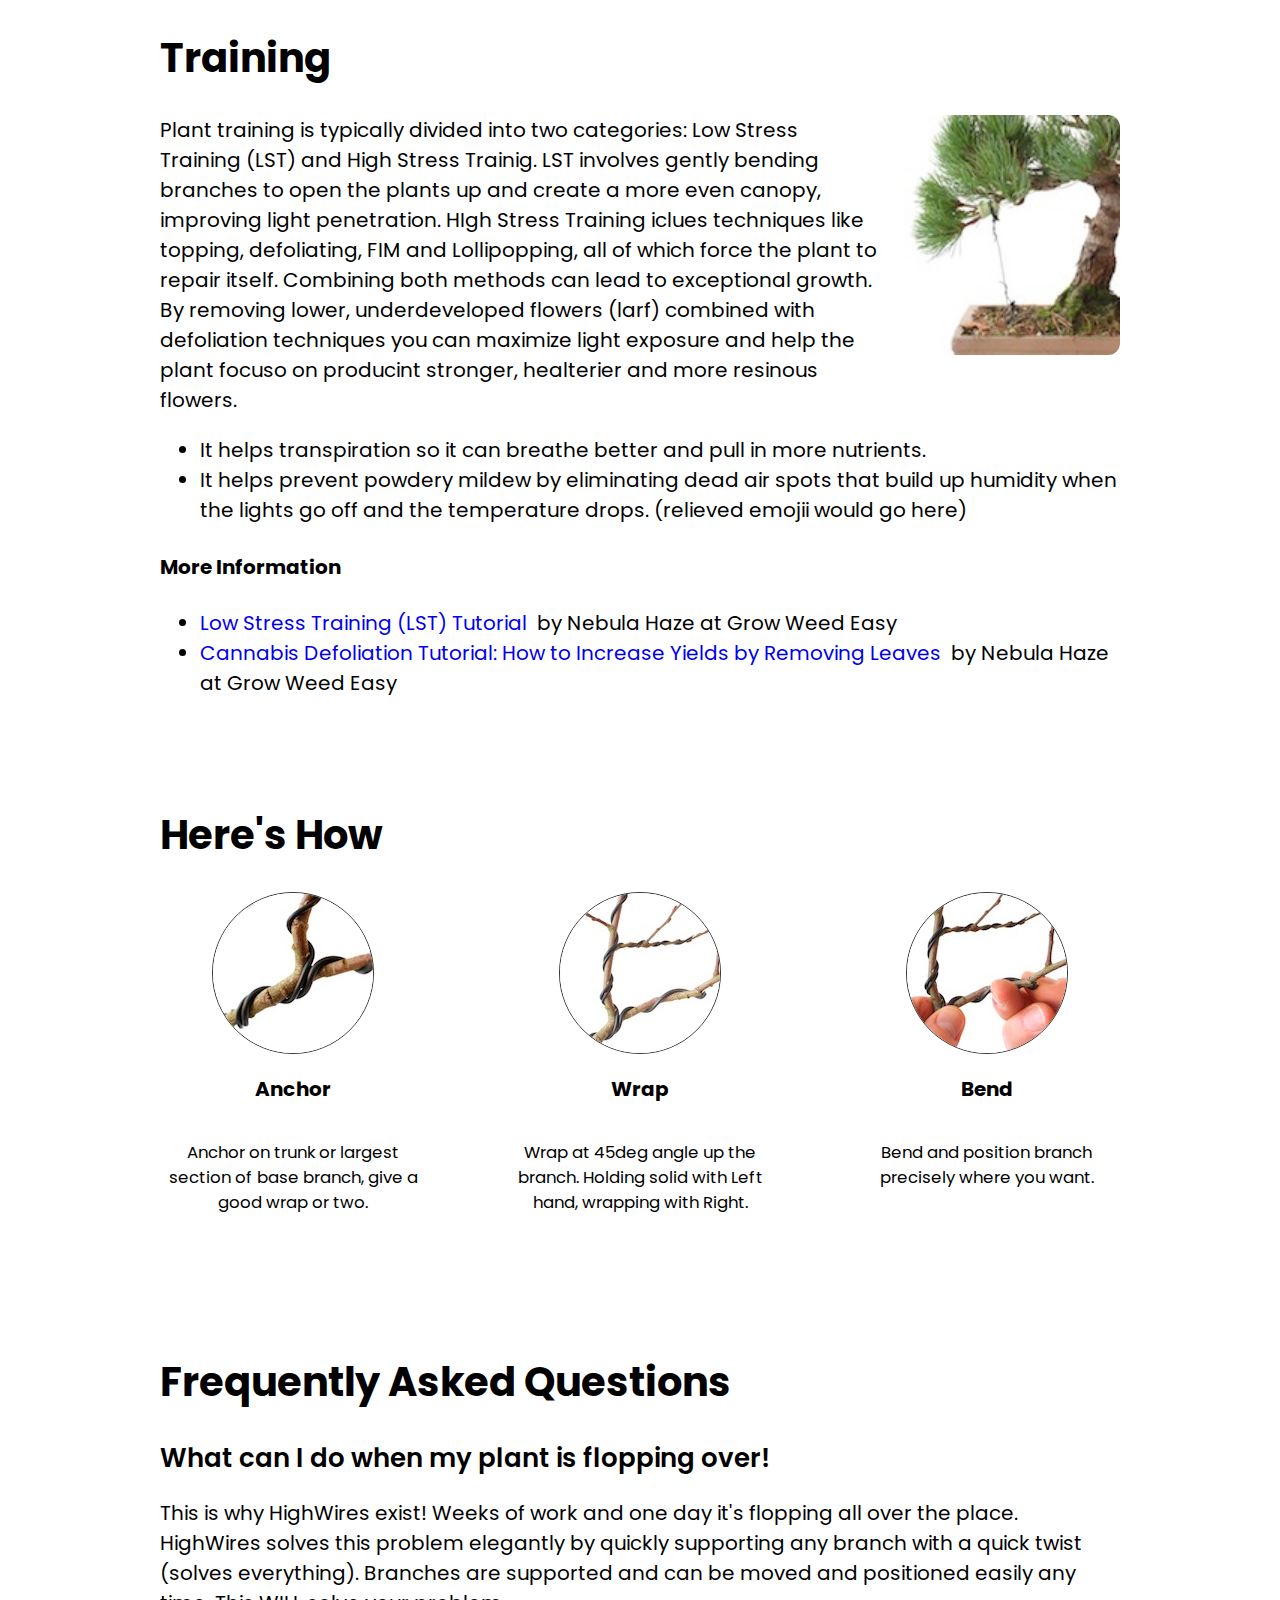
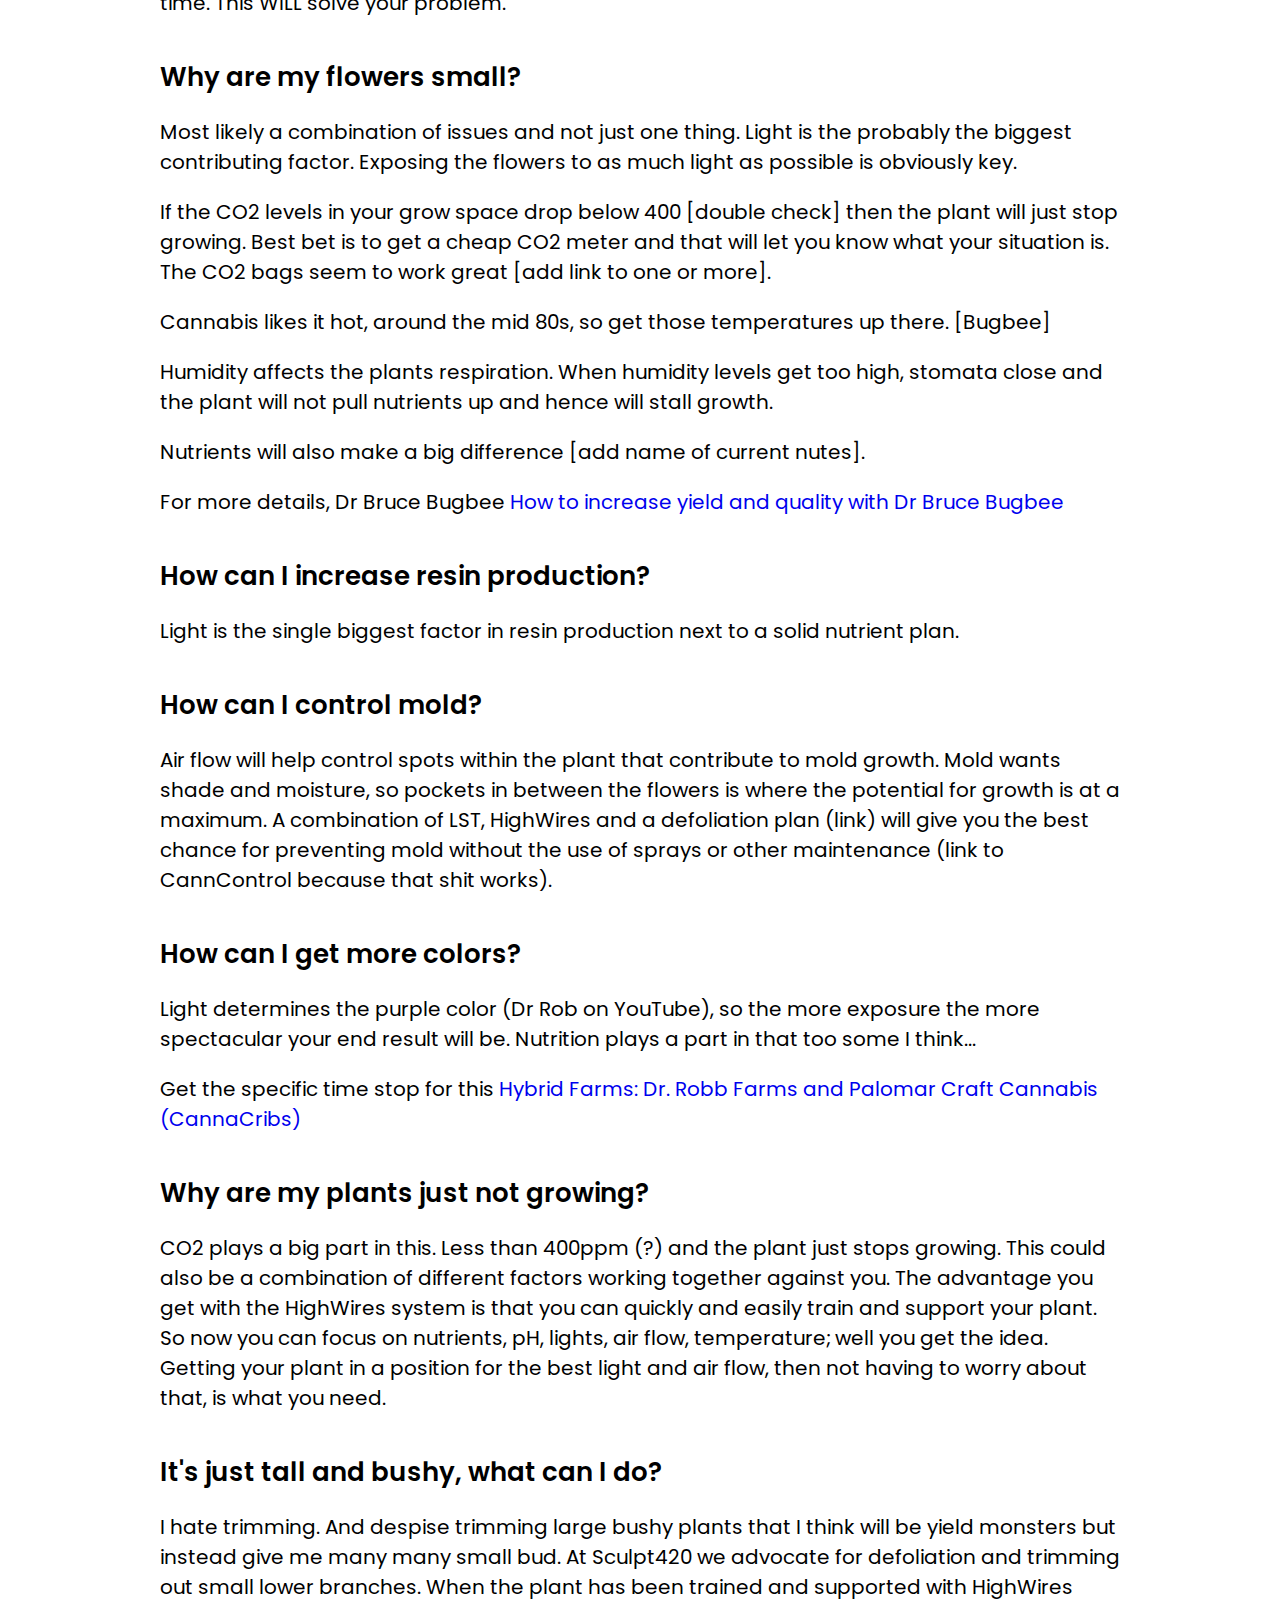
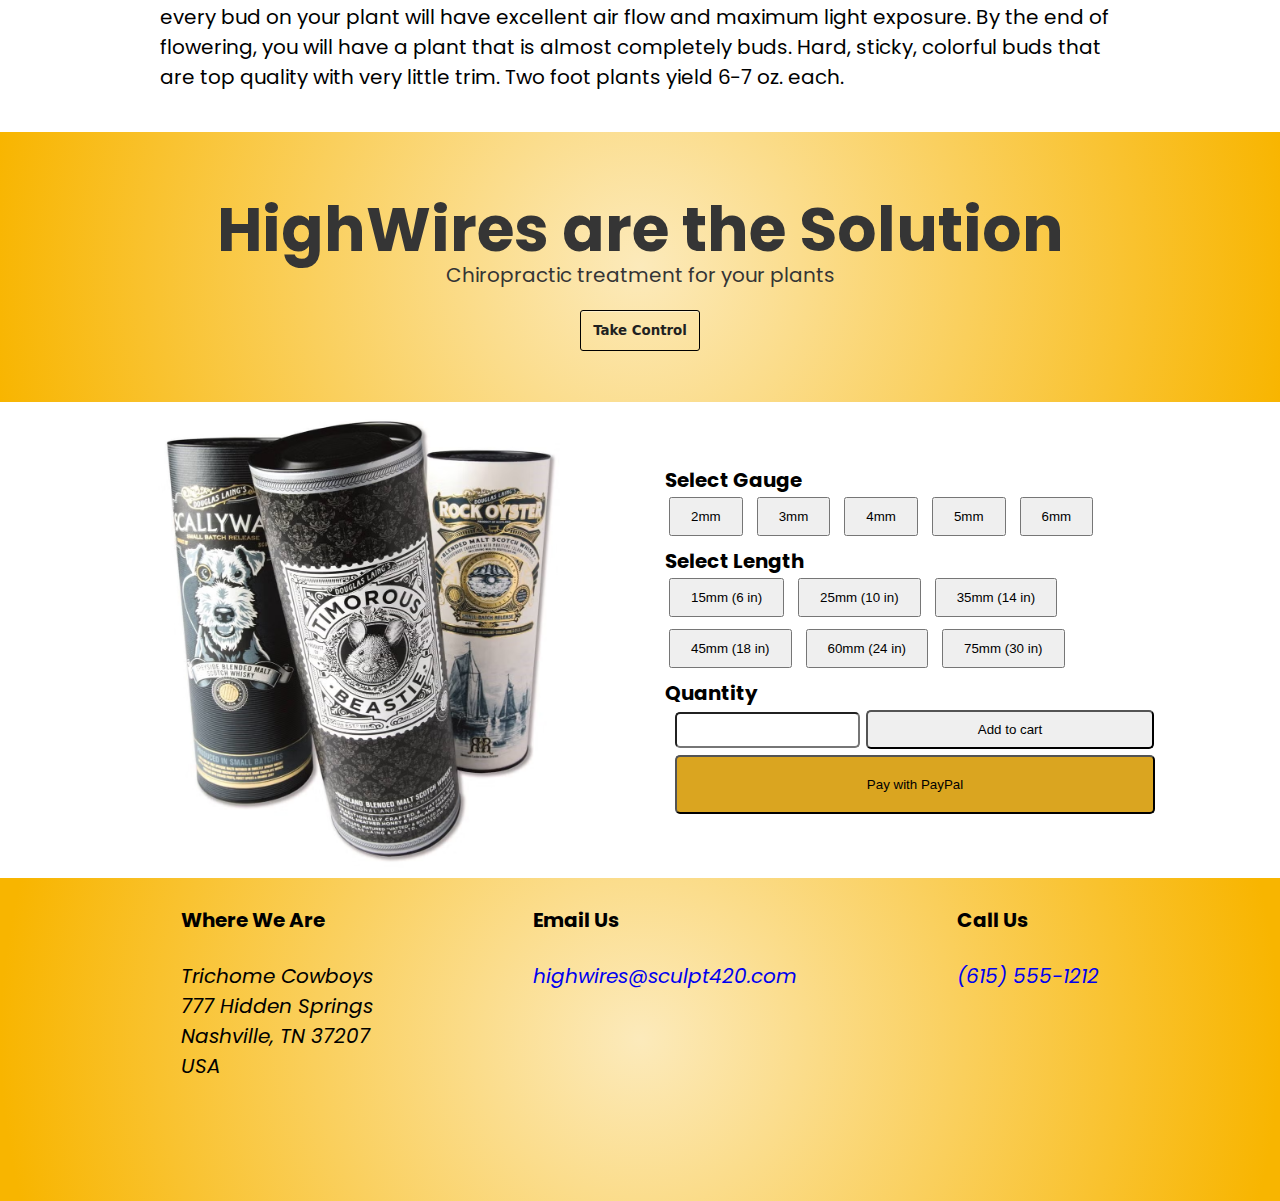
==== commit c459c1d5: "Mobile Fixes" ====
--- a/index.html
+++ b/index.html
@@ -54,7 +54,7 @@
         <div class="hero">
             <div class="item">                
                 <section class="banner">
-                    <img src="images/wire_example_1_sm.png"/>
+                    <img class="responsive" src="images/banner-image-1.png"/>
                 </section>            
                 <div class="content">
                     <p>Reinforcements have arrived.</p>
@@ -266,7 +266,7 @@
     <div class="wave-filler">
         <h2>HighWires are the Solution</h2>
         <p>Chiropractic treatment for your plants</p>
-        <button>Take Control</button>
+        <button class="button-7">Take Control</button>
     </div>    
     <div class="problem-body">
         <div class="product-image">
@@ -316,7 +316,7 @@
     <footer id="contact">
         <div class="col-2">
             <div>
-                <h4>Where We Are in the Real World</h4>
+                <h4>Where We Are</h4>
                 <address>
                     Trichome Cowboys<br/>
                     777 Hidden Springs<br/>
@@ -326,13 +326,13 @@
             </div>
             
             <div>
-                <h4>Email us and we'll get right back to you</h4>
+                <h4>Email Us</h4>
                 <address>
                     <a href="mailto:highwires@sculpt420.com">highwires@sculpt420.com</a>
                 </address>
             </div>
             <div>
-                <h4>Call us right now</h4>
+                <h4>Call Us</h4>
                 <address>
                     <a href="tel:6155551212">(615) 555-1212</a>
                 </address>
--- a/style.css
+++ b/style.css
@@ -148,7 +148,6 @@
 
 .hero {
     height: 60vh;
-    position: relative;
     color: #ffffffc4;
 }
 
@@ -159,17 +158,13 @@
     opacity: 0;
     opacity: 1;
     z-index: 10;
-    /* font-size: 1.5rem; */
     font-size: var(--step--1);
 }
 
 .hero .item img {
-    zoom: 133%;
-    margin-top: -5em;
     width: 100vw;
-    height: 100vh;
-    object-fit: cover;
-    min-width: 900px;
+    height: 60vh;
+    border-bottom: .7rem solid var(--color-green-2);
 }
 
 .hero .item .content {
@@ -206,7 +201,6 @@
 
 }
 
-
 @keyframes showContent {
     to {
         transform: translateY(0);
@@ -229,12 +223,9 @@
 .benefits .item {
     display: flex;
     flex-direction: column;
-    /* justify-content: center; */
     align-items: center;
     margin: auto;
-}
-.benefits .item:not(:last-child) {
-    padding-right: 6rem;
+    width: 16rem;
 }
 .benefits h3 {
     margin: 0;
@@ -266,12 +257,11 @@
 
 @media screen and (max-width: 900px) {
     .hero {
-        min-width: 900px;
         overflow: hidden;
     }
 
     .hero .item .content {
-        left: 2%;
+        left: 6%;
         width: 100vw;
     }
 
@@ -287,7 +277,7 @@
 
 /* CSS */
 .button-7 {
-    background-color: goldenrod;
+    background-color: gold;
     border: 1px solid transparent;
     border-radius: 3px;
     box-shadow: rgba(255, 255, 255, .4) 0 1px 0 0 inset;
@@ -312,7 +302,7 @@
 
 .button-7:hover,
 .button-7:focus {
-    background-color: #07c;
+    background-color: gold;
 }
 
 .button-7:focus {
@@ -320,7 +310,7 @@
 }
 
 .button-7:active {
-    background-color: #0064bd;
+    background-color:gold;
     box-shadow: none;
 }
 
@@ -366,15 +356,16 @@
 
 footer {
     display: flex;
-    height: 300px;
     background-image: radial-gradient(circle farthest-side, #fceabb, #f8b500);
     justify-content: center;
     align-items: center;
+    padding: 0 3rem 6rem 3rem;
 }
 
 .col-2 {
     display: flex;
     gap: 8rem;
+    flex-direction: row;
 }
 
 
@@ -383,14 +374,14 @@
     flex-direction: row;
     justify-content: center;
     gap: 50px;
-    /* text-align: center; */
     font-size: 24px;
     min-height: 400px;
 }
 
 .problem-body div {
+    display: block;
     width: 24rem;
-    /* margin: auto 10px; */
+    margin: auto 10px;
 }
 
 .problem-body .product-image {
@@ -472,7 +463,7 @@
     align-content: center;
     color: #353535;
     height: 30vh;
-    background-image: radial-gradient(circle farthest-side, #fceabb, #f8b500);
+    background-image: radial-gradient(circle farthest-corner, #fceabb, #f8b500);
     display: flex;
     flex-direction: column;
     justify-content: center;
@@ -514,12 +505,12 @@
 }
 
 .bg-glass {
-    background: rgba(255, 255, 255, 0.5);
-    border-radius: 12px;
+    background: rgba(39, 186, 106, 0.07);
+    border-radius: 16px;
     box-shadow: 0 4px 30px rgba(0, 0, 0, 0.1);
-    backdrop-filter: blur(20px);
-    -webkit-backdrop-filter: blur(6.1px);
-    border: 1px solid rgba(22, 93, 33, 0.35);
+    backdrop-filter: blur(8px);
+    -webkit-backdrop-filter: blur(8px);
+    border: 1px solid rgba(39, 186, 106, 0.06);
 }
 
 .custom-shape-divider-top-1727887149 {
@@ -630,13 +621,13 @@
     content: "→";
 }
 
-a[href^='mailto']::before {
+/* a[href^='mailto']::before {
     content: '📧 ';
 }
 
 a[href^='tel']::before {
     content: '📞 ';
-}
+} */
 
 .heres-how {
     display: flex;
@@ -917,4 +908,46 @@
     .benefits .hidden-big {
         display: inline;
     }  
-}
+
+    .hero .item img {
+        height: 20vh;
+    }
+    .hero .item .content {
+        position: relative;
+        color: #333;
+        max-width: 90vw;
+    }
+    .hero .item .content p {
+        margin-top: 0;
+    }
+
+    .nav > .nav-header {
+        margin-left: .5rem;
+    }
+
+    .button-nav {
+        background-color: gold;
+        color: #333;
+    }
+
+    .wave-filler h2 {
+        font-size: revert;
+    }
+    .wave-filler p {
+        margin-top: 0;
+    }
+
+    .col-2 {
+        gap: 0;
+        flex-direction: column;
+    }
+
+    .problem-body {
+        flex-direction: column;
+        margin: 2rem 0;
+        text-align: center;
+    }
+    .problem-body div {
+        margin: auto;
+    }
+}
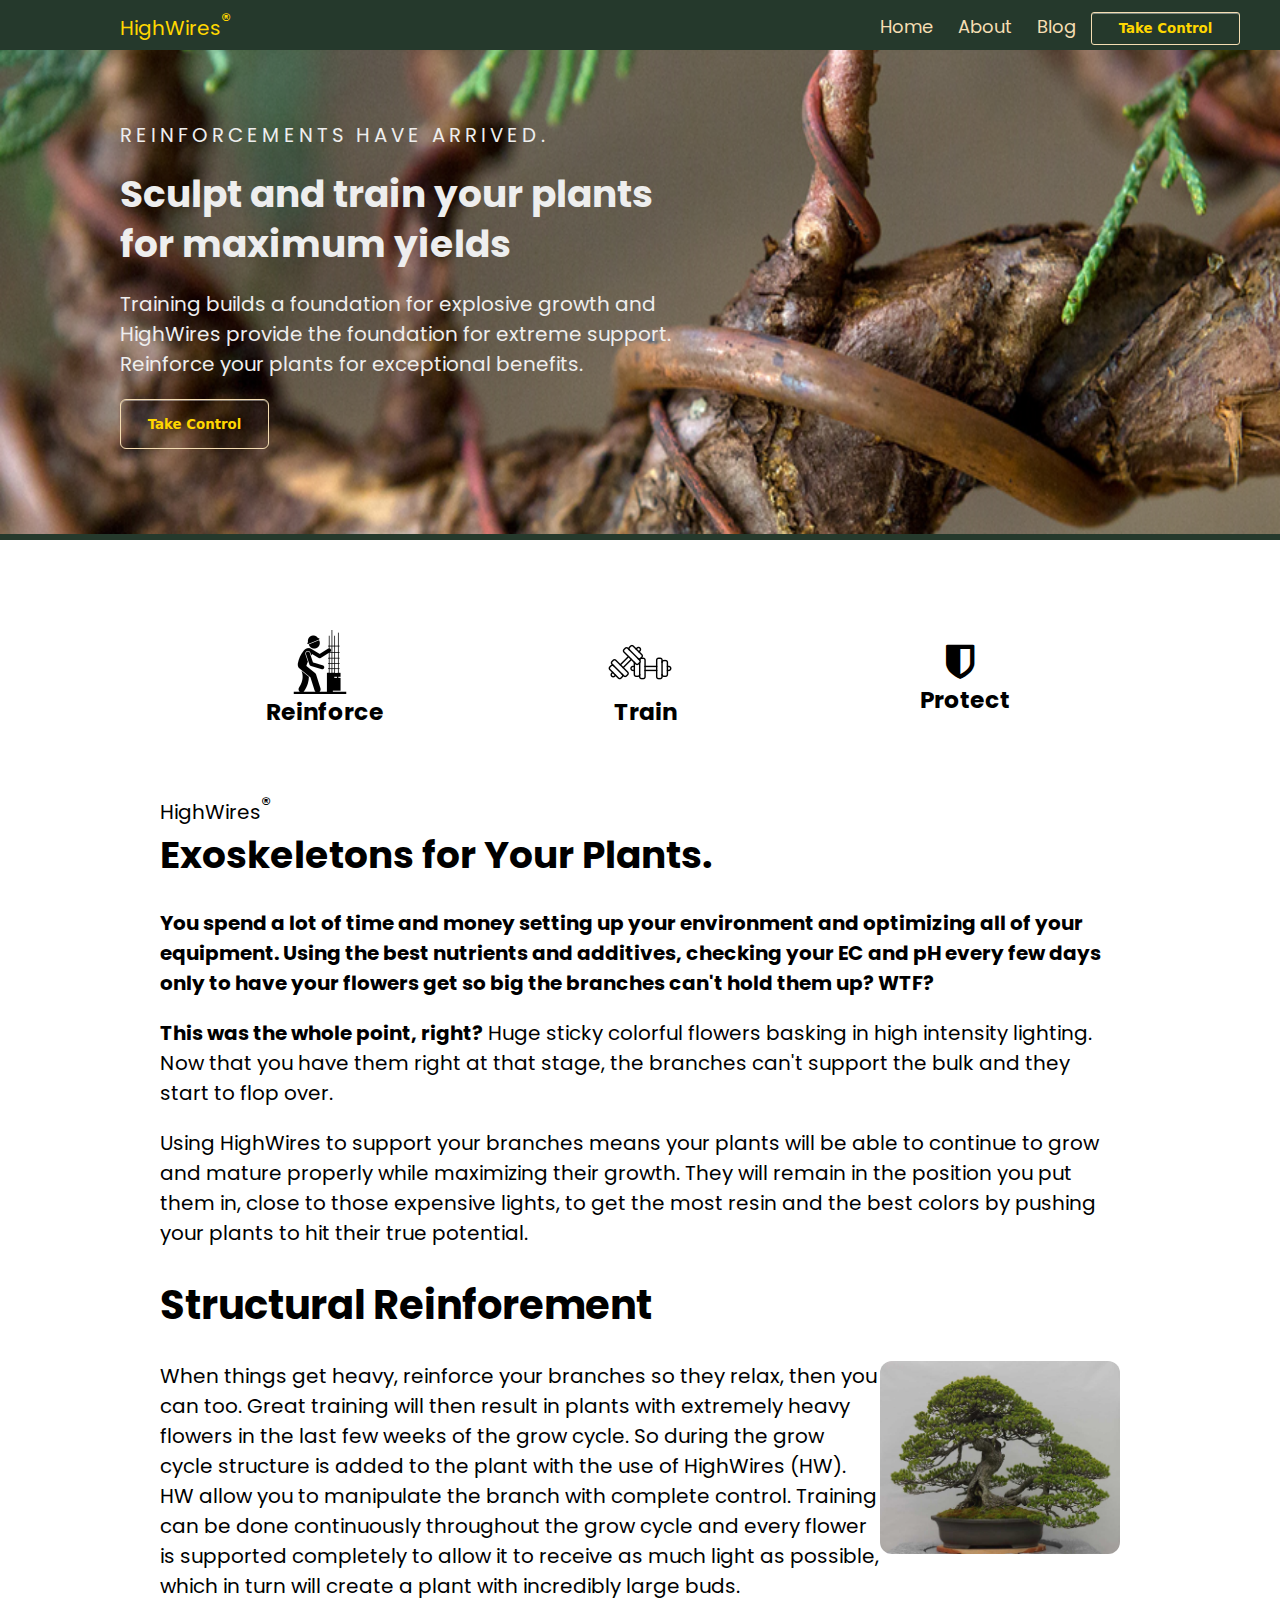
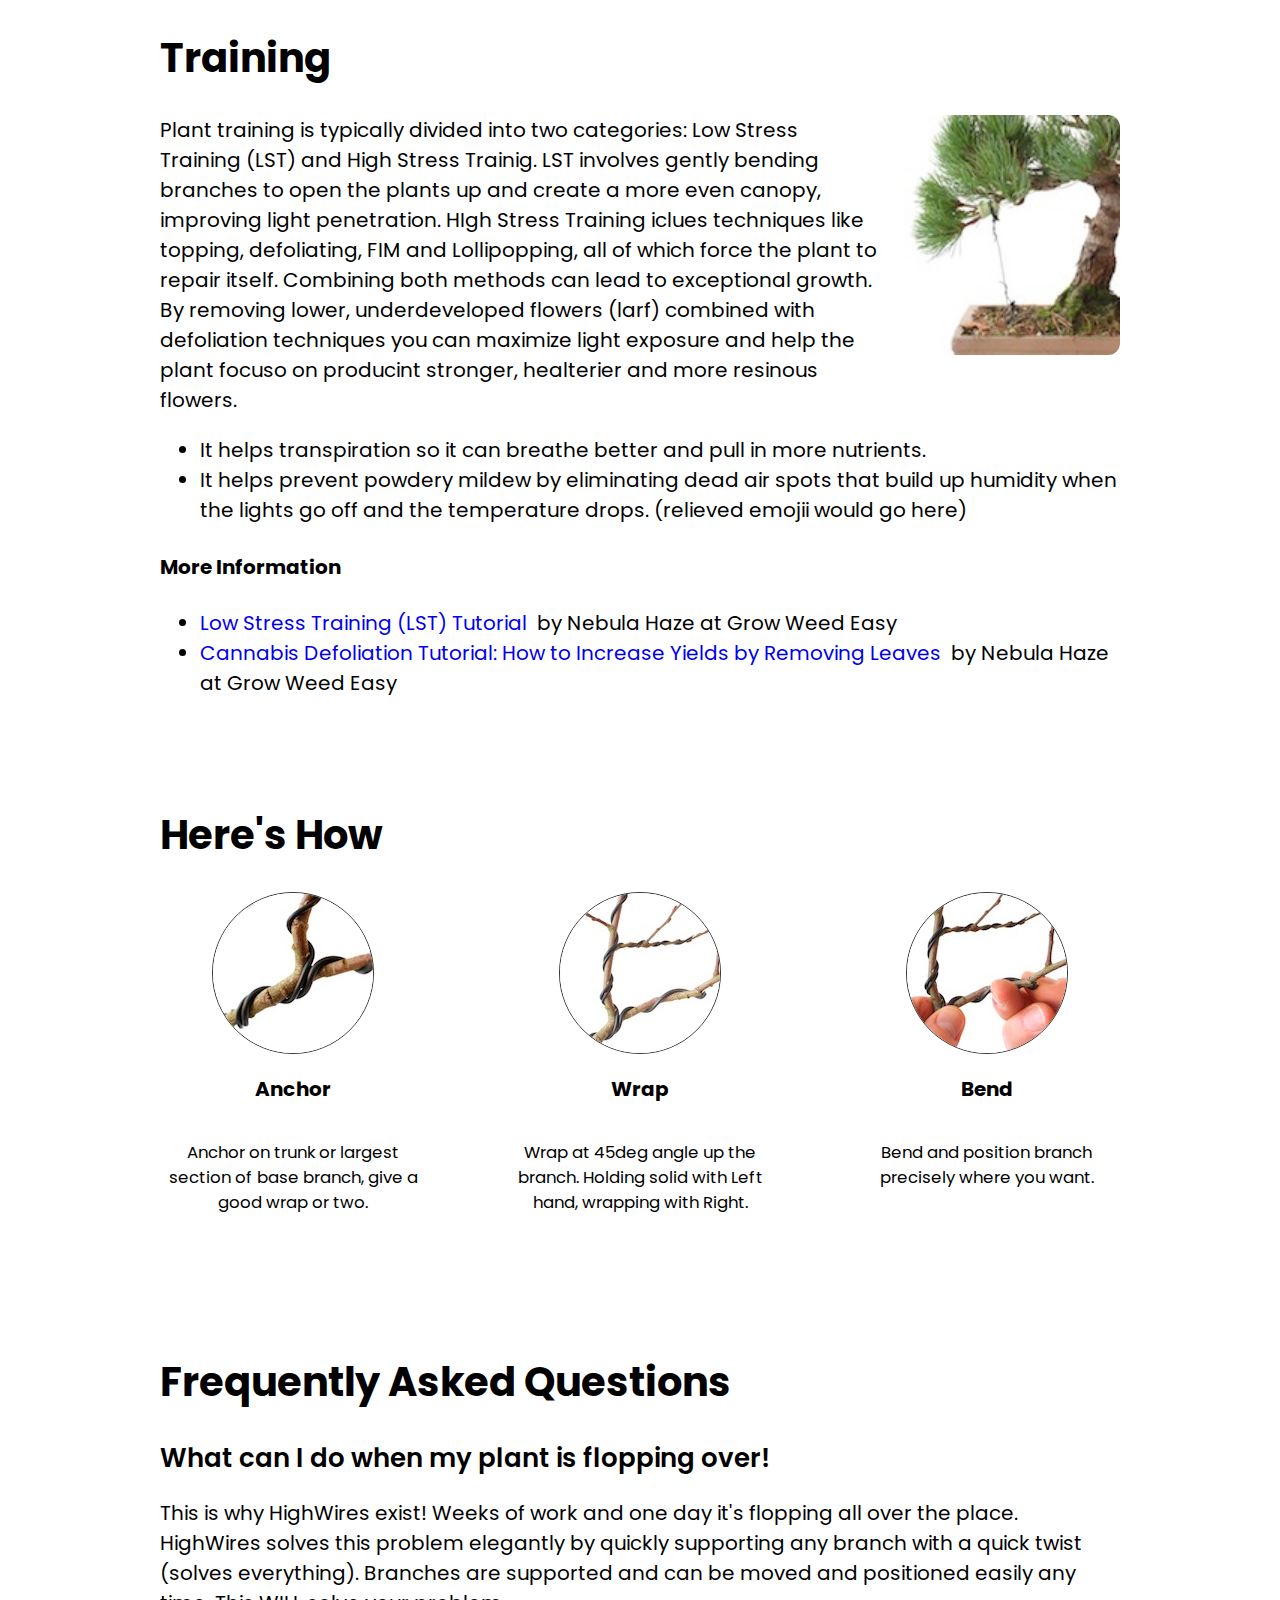
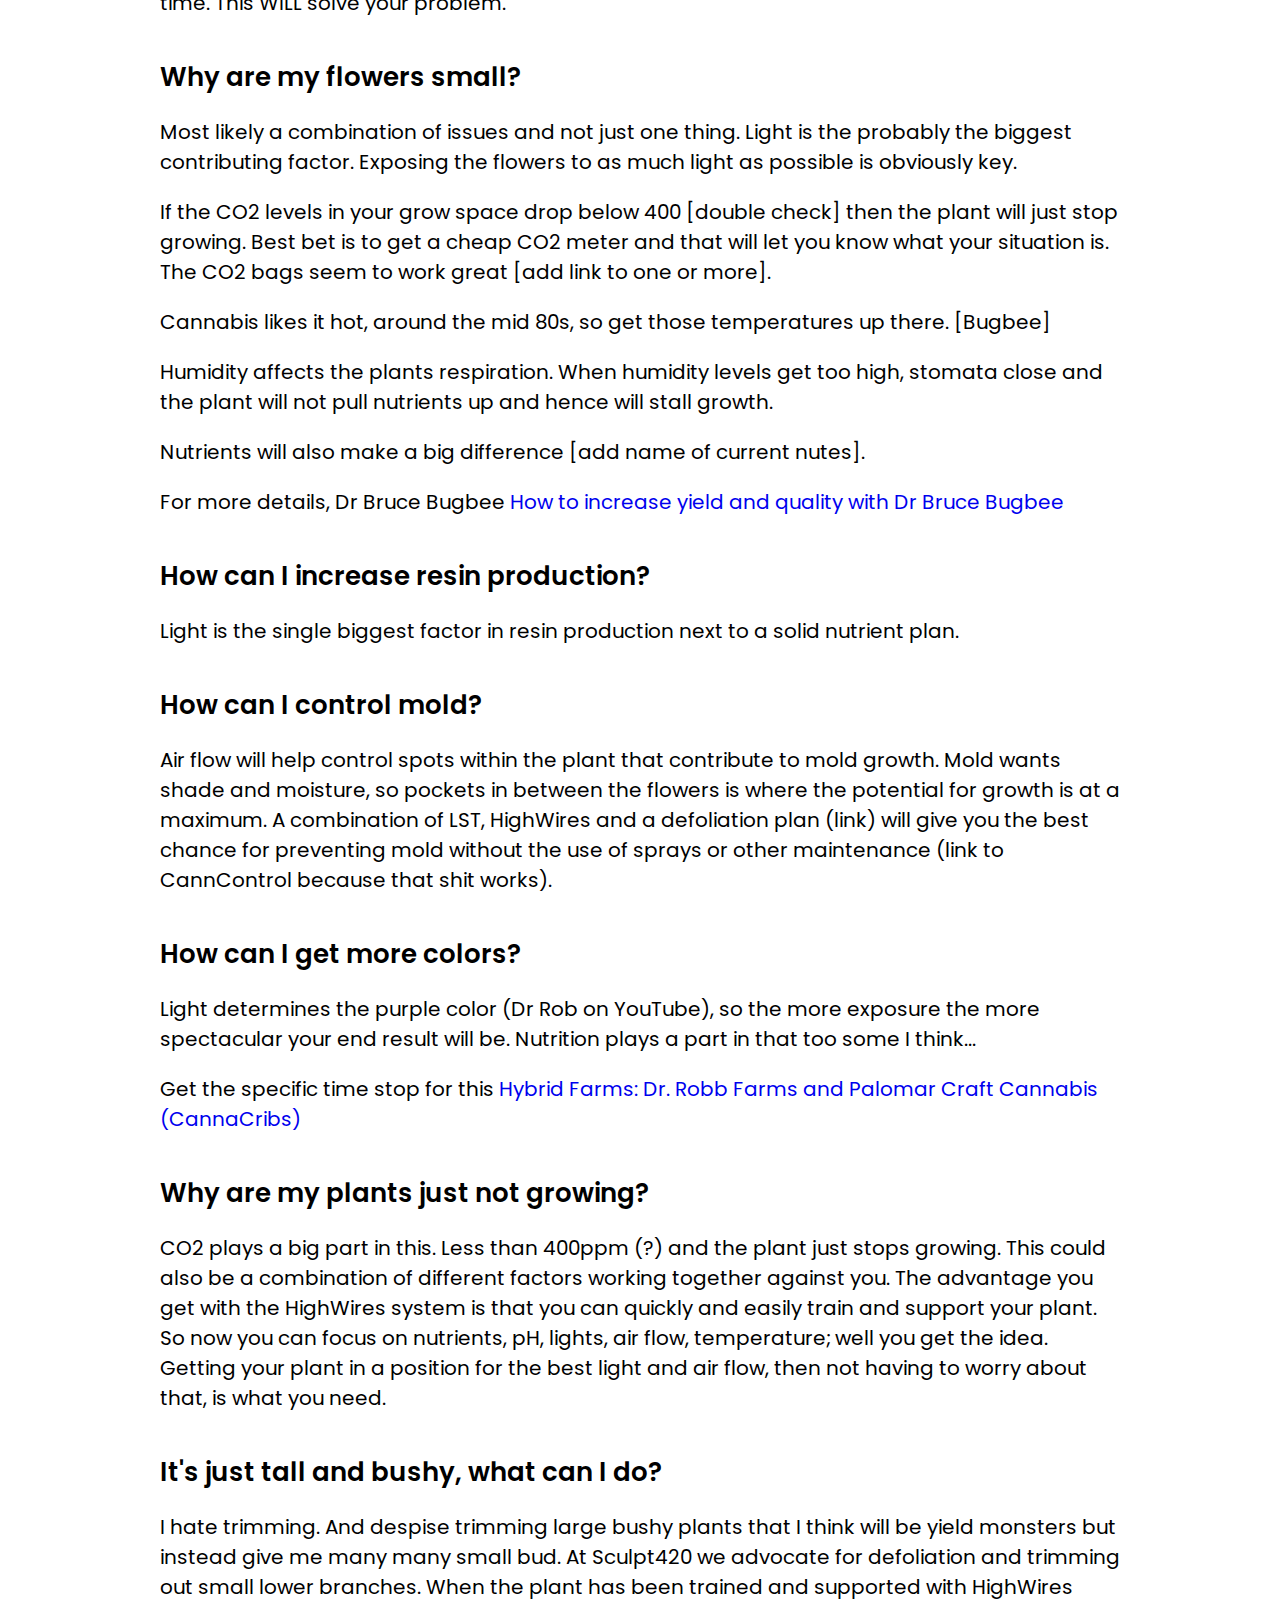
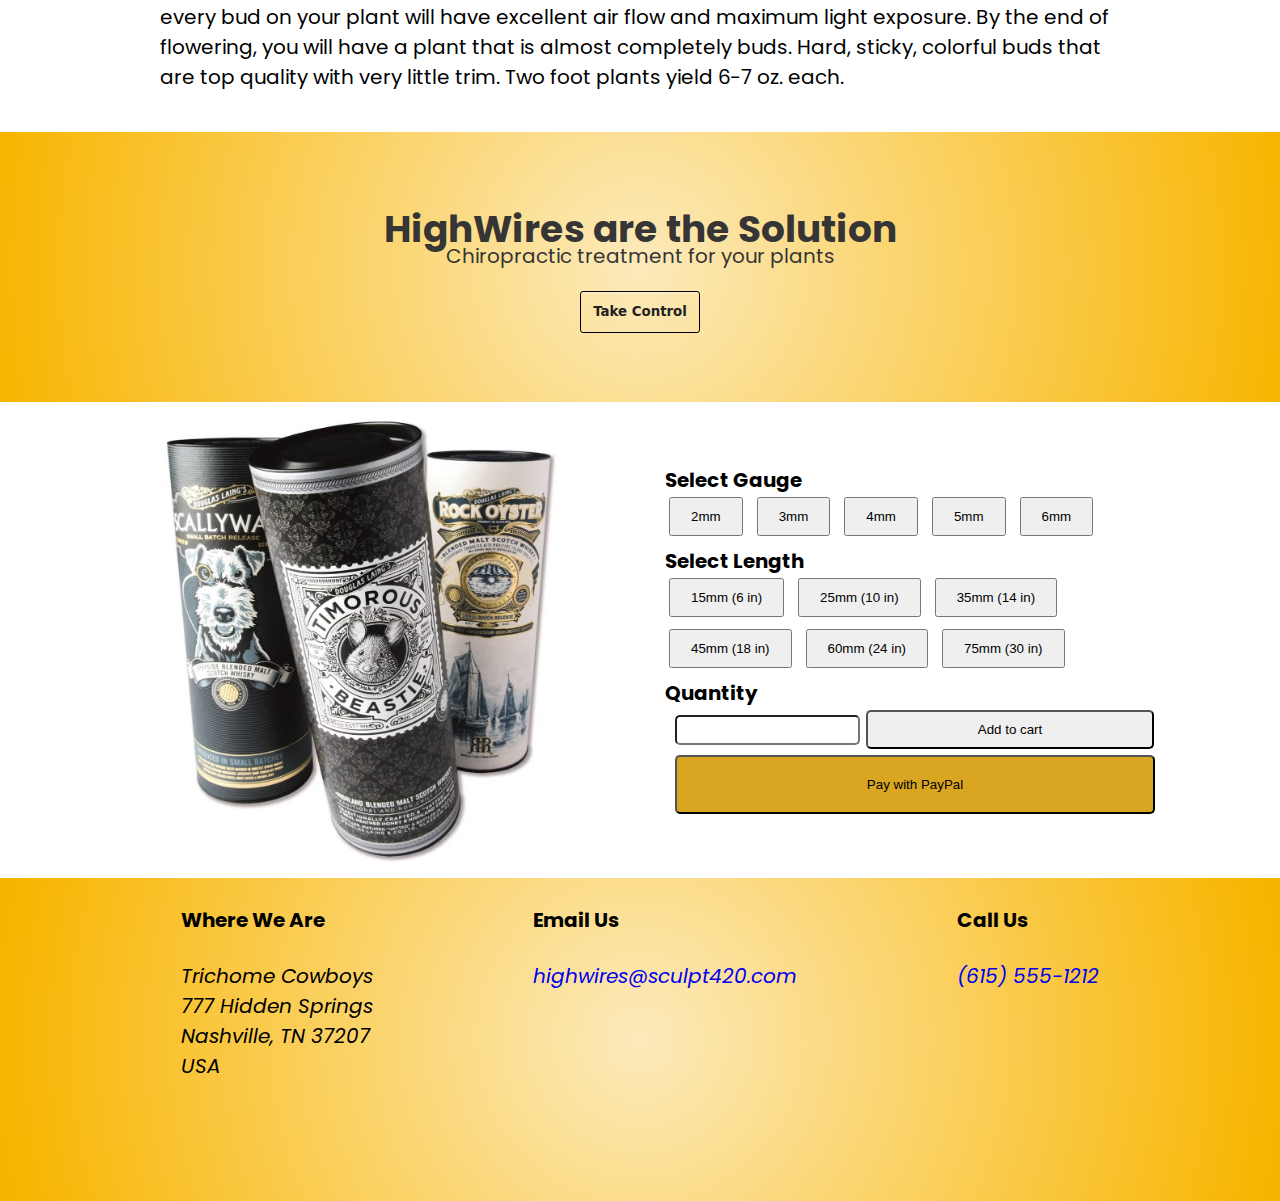
==== commit 0f9ba47a: "Mobile tweaks" ====
--- a/index.html
+++ b/index.html
@@ -2,7 +2,7 @@
 <html lang="en">
 <head>
     <meta charset="UTF-8">
-    <meta name="viewport" content="width=device-width, initial-scale=1.0">
+    <meta name="viewport" content="width=device-width, initial-scale=1.0, minimum-scale=1.0">
     <title>Sculpt420</title>
 	<link rel="stylesheet" href="https://cdnjs.cloudflare.com/ajax/libs/font-awesome/4.7.0/css/font-awesome.min.css">
     <link rel="stylesheet" href="style.css"/>
@@ -33,23 +33,6 @@
                 </button>
             </div>
         </div>  
-        <!-- <nav>
-            <div></div>
-            <div class="logo">
-                HighWires<span class="sup">&reg;</span>
-            </div>
-            <div>
-                <ul class="menu">
-                    <li><a href="about.html">About</a></li>
-                    <li><a href="blog.html">Blog</a></li>
-                    <li>
-                        <button type='button' class="button-7">
-                            Take Control
-                        </button>
-                    </li>
-                </ul>
-            </div>        
-        </nav> -->
 
         <div class="hero">
             <div class="item">                
@@ -262,57 +245,57 @@
             </div>
             
         </div>
+        <div class="wave-filler">
+            <h2>HighWires are the Solution</h2>
+            <p>Chiropractic treatment for your plants</p>
+            <button class="button-7">Take Control</button>
+        </div>    
+        <div class="problem-body">
+            <div class="product-image">
+                <img src="images/WestRock-Tubes-Action-Shot-3-set.png" class="rounded"/>
+            </div>
+            <div>
+                <!-- <h1>HighWires</h1> -->
+                <div class="container-gauge">
+                    <h5>Select Gauge</h5> 
+                    <ul>
+                        <li><button>2mm</button></li>
+                        <li><button>3mm</button></li>
+                        <li><button>4mm</button></li>
+                        <li><button>5mm</button></li>
+                        <li><button>6mm</button></li>
+                    </ul>
+                </div>
+                <div class="container-gauge">
+                    <h5>Select Length</h5> 
+                    <ul>
+                        <li><button>15mm (6 in)</button></li>
+                        <li><button>25mm (10 in)</button></li>
+                        <li><button>35mm (14 in)</button></li>
+                        <li><button>45mm (18 in)</button></li>
+                        <li><button>60mm (24 in)</button></li>
+                        <li><button>75mm (30 in)</button></li>
+                    </ul>
+                </div>
+                <div class="container-quantity">
+                    <h5>Quantity</h5>
+                    <div>
+                        <input type="number" class="quantity">
+                        <button class="cart">Add to cart</button>
+                    </div>
+                    <div>
+                        <button class="paypal">Pay with PayPal</button>
+                    </div>                
+                </div>
+                <!-- <p><b>HighWires</b> uses techniques borrowed from traditional bonsai to wrap the individual branches with a 
+                    support wire. Solved everything. Simple, quick and easy. I can do one branch if it needs it, or work on 
+                    the whole plant. I can add as it goes along, no need to worry about the hardware, get on with gardening. 
+                    And if I want to move it closer to the light, or in a different position, no problem, just bend and done.
+                </p> -->
+            </div>
+        </div>
     </main>
-    <div class="wave-filler">
-        <h2>HighWires are the Solution</h2>
-        <p>Chiropractic treatment for your plants</p>
-        <button class="button-7">Take Control</button>
-    </div>    
-    <div class="problem-body">
-        <div class="product-image">
-            <img src="images/WestRock-Tubes-Action-Shot-3-set.png" class="rounded"/>
-        </div>
-        <div>
-            <!-- <h1>HighWires</h1> -->
-            <div class="container-gauge">
-                <h5>Select Gauge</h5> 
-                <ul>
-                    <li><button>2mm</button></li>
-                    <li><button>3mm</button></li>
-                    <li><button>4mm</button></li>
-                    <li><button>5mm</button></li>
-                    <li><button>6mm</button></li>
-                </ul>
-            </div>
-            <div class="container-gauge">
-                <h5>Select Length</h5> 
-                <ul>
-                    <li><button>15mm (6 in)</button></li>
-                    <li><button>25mm (10 in)</button></li>
-                    <li><button>35mm (14 in)</button></li>
-                    <li><button>45mm (18 in)</button></li>
-                    <li><button>60mm (24 in)</button></li>
-                    <li><button>75mm (30 in)</button></li>
-                </ul>
-            </div>
-            <div class="container-quantity">
-                <h5>Quantity</h5>
-                <div>
-                    <input type="number" class="quantity">
-                    <button class="cart">Add to cart</button>
-                </div>
-                <div>
-                    <button class="paypal">Pay with PayPal</button>
-                </div>                
-            </div>
-            <!-- <p><b>HighWires</b> uses techniques borrowed from traditional bonsai to wrap the individual branches with a 
-                support wire. Solved everything. Simple, quick and easy. I can do one branch if it needs it, or work on 
-                the whole plant. I can add as it goes along, no need to worry about the hardware, get on with gardening. 
-                And if I want to move it closer to the light, or in a different position, no problem, just bend and done.
-            </p> -->
-        </div>
-    </div>
-        
+
     <footer id="contact">
         <div class="col-2">
             <div>
--- a/style.css
+++ b/style.css
@@ -43,11 +43,12 @@
 html {
     scroll-behavior: smooth;
     font-size: 20px;
+    overflow-x: hidden;
 }
 
 body {
     font-family: Poppins;
-    margin: auto;
+    margin: 0;
     scroll-behavior: smooth;
 }
 
@@ -164,7 +165,7 @@
 .hero .item img {
     width: 100vw;
     height: 60vh;
-    border-bottom: .7rem solid var(--color-green-2);
+    border-bottom: .3rem solid var(--color-green-2);
 }
 
 .hero .item .content {
@@ -402,60 +403,8 @@
     background: white !important;
 }
 
-.wave {
-    position: relative;
-    width: 100%;
-    overflow: hidden;
-    line-height: 0;
-}
-
-.wave-position-top {
-    position: absolute;
-    top: 0;
-    left: 0;
-    width: 100%;
-    overflow: hidden;
-    line-height: 0;
-}
-
-.wave svg {
-    position: relative;
-    display: block;
-    width: calc(132% + 1.3px);
-    height: 120px;
-
-}
-
-.wave .shape-fill {
-    fill: black;
-}
-
-.wave-white {
-    position: relative;
-    width: 100%;
-    overflow: hidden;
-    line-height: 0;
-}
-
-.wave-white svg {
-    position: relative;
-    display: block;
-    width: calc(132% + 1.3px);
-    height: 120px;
-    background: #353535;
-}
-
-.wave-white .shape-fill-white {
-    fill: white;
-    /* background: black; */
-}
-
-.wave .shape-fill-reverse {
-    fill: var(--gray-3);
-}
-
 .wave-filler h2 {
-    font-size: calc(2vw + 2vh + 2vmin);
+    font-size: var(--step-2);
     margin: 0;
 }
 
@@ -511,26 +460,6 @@
     backdrop-filter: blur(8px);
     -webkit-backdrop-filter: blur(8px);
     border: 1px solid rgba(39, 186, 106, 0.06);
-}
-
-.custom-shape-divider-top-1727887149 {
-    position: absolute;
-    top: 0;
-    left: 0;
-    width: 100%;
-    overflow: hidden;
-    line-height: 0;
-}
-
-.custom-shape-divider-top-1727887149 svg {
-    position: relative;
-    display: block;
-    width: calc(100% + 1.3px);
-    height: 150px;
-}
-
-.custom-shape-divider-top-1727887149 .shape-fill {
-    fill: #FFFFFF00;
 }
 
 .col-container {
@@ -794,11 +723,11 @@
     content: '';
 }
 
-/* * {
+* {
     box-sizing: border-box;
   }
   
-  body {
+ /*  body {
     margin: 0px;
     font-family: 'segoe ui';
   } */
@@ -950,4 +879,8 @@
     .problem-body div {
         margin: auto;
     }
-}
+
+    .container-benefits {
+        margin-top: 6rem;
+    }
+}
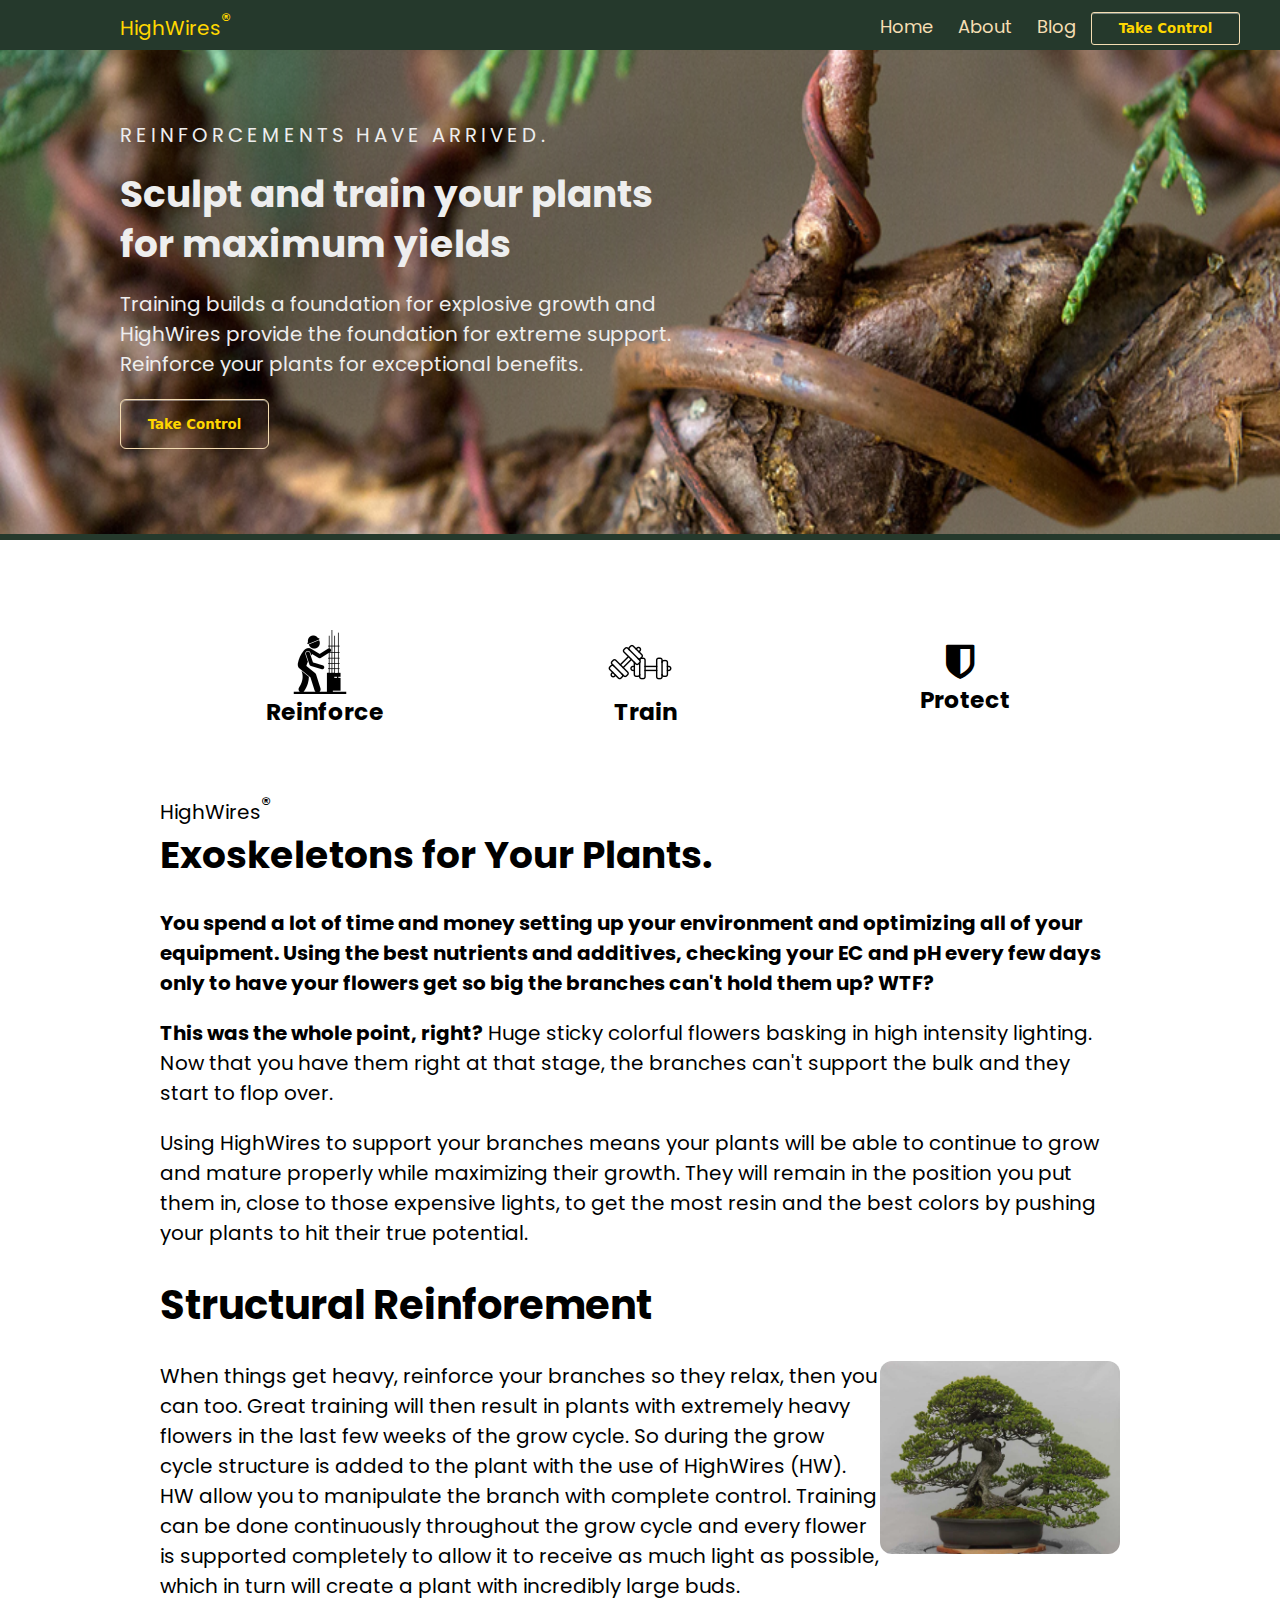
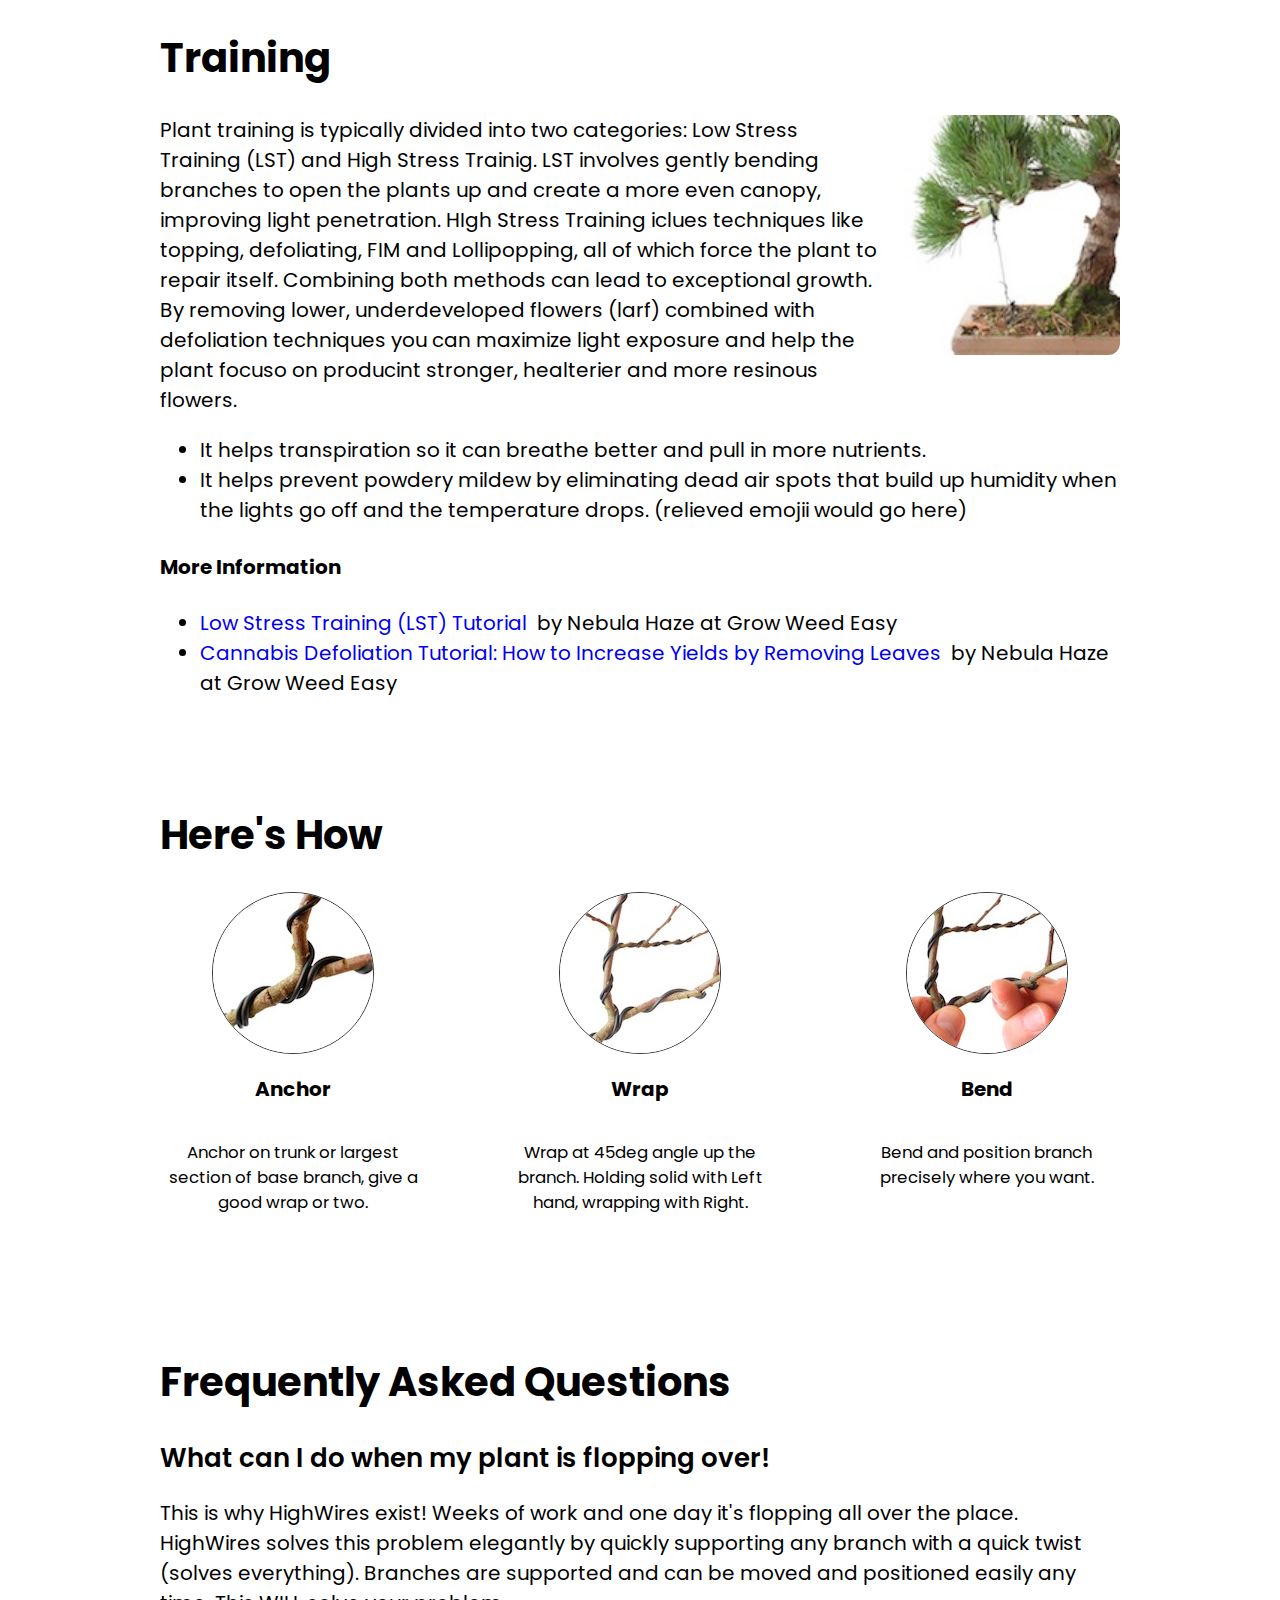
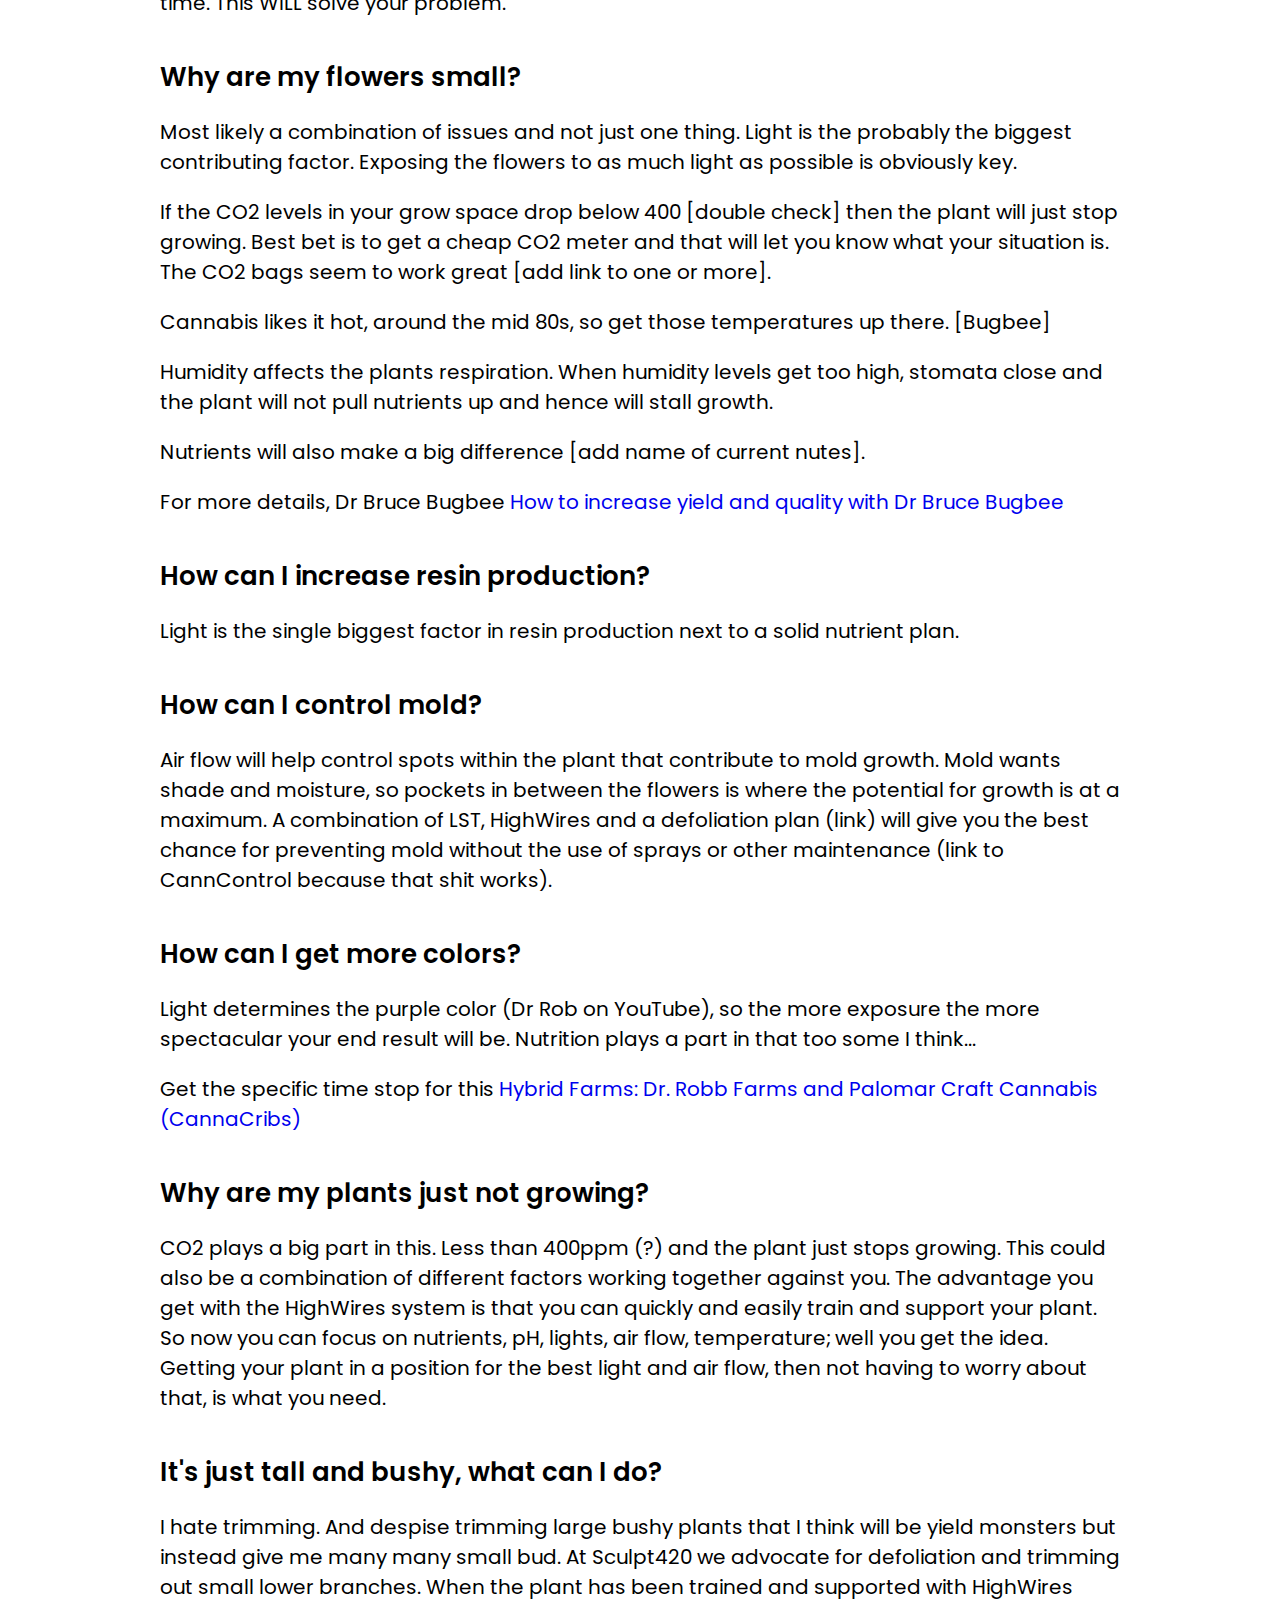
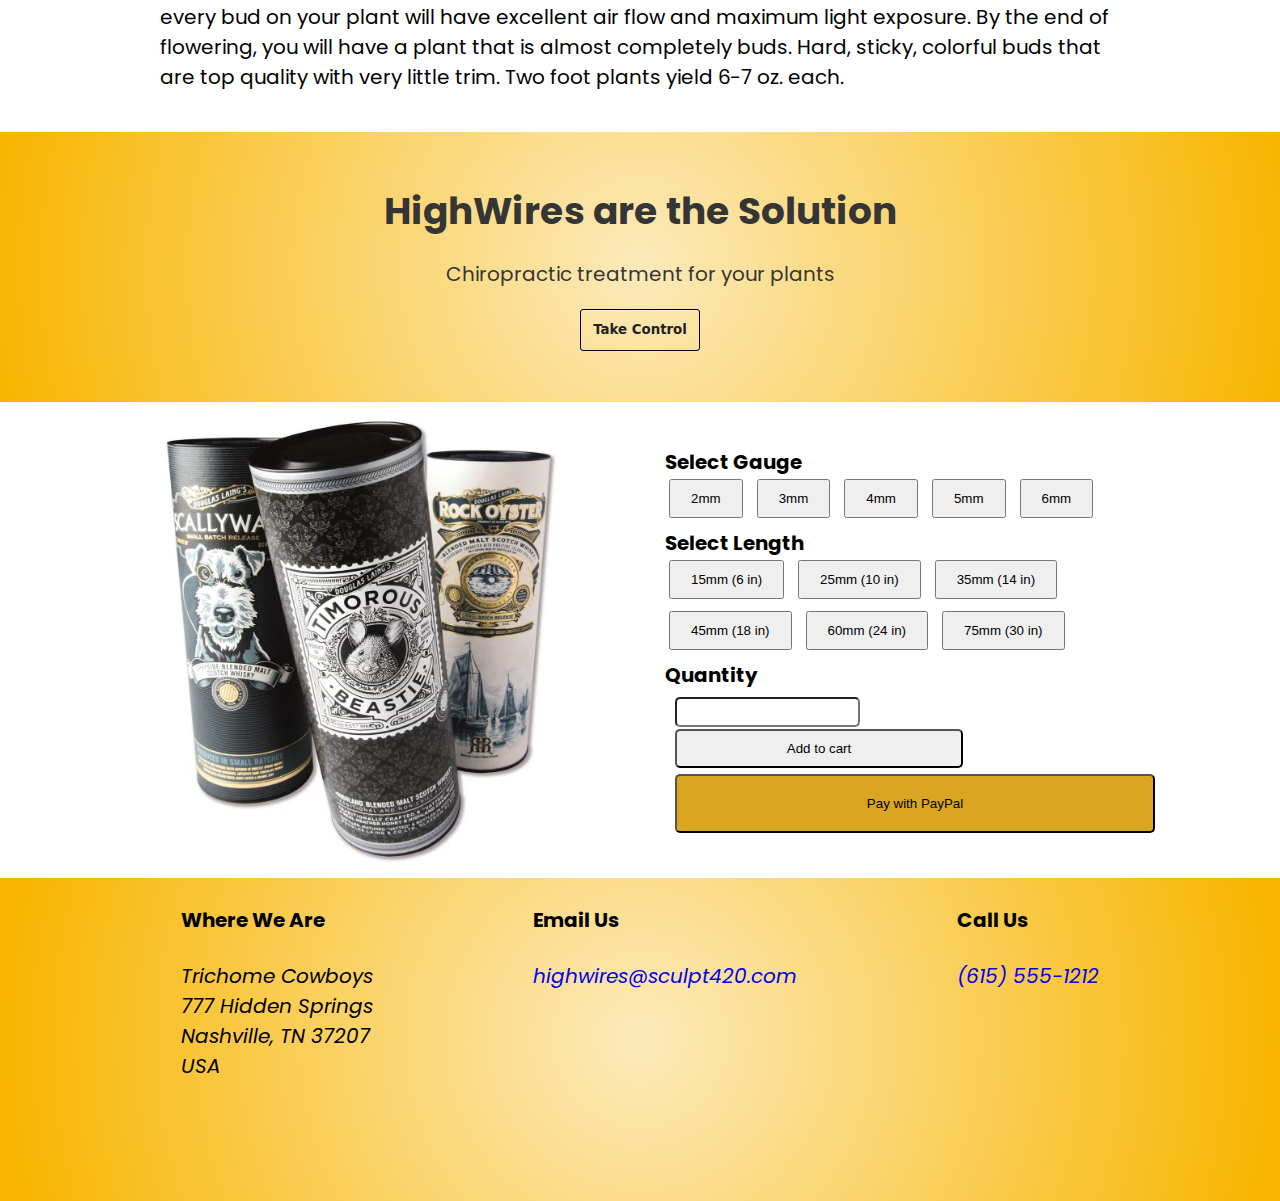
==== commit 653eddb8: "More Mobile updates" ====
--- a/index.html
+++ b/index.html
@@ -255,7 +255,6 @@
                 <img src="images/WestRock-Tubes-Action-Shot-3-set.png" class="rounded"/>
             </div>
             <div>
-                <!-- <h1>HighWires</h1> -->
                 <div class="container-gauge">
                     <h5>Select Gauge</h5> 
                     <ul>
@@ -281,17 +280,14 @@
                     <h5>Quantity</h5>
                     <div>
                         <input type="number" class="quantity">
+                    </div>
+                    <div>
                         <button class="cart">Add to cart</button>
                     </div>
                     <div>
                         <button class="paypal">Pay with PayPal</button>
                     </div>                
                 </div>
-                <!-- <p><b>HighWires</b> uses techniques borrowed from traditional bonsai to wrap the individual branches with a 
-                    support wire. Solved everything. Simple, quick and easy. I can do one branch if it needs it, or work on 
-                    the whole plant. I can add as it goes along, no need to worry about the hardware, get on with gardening. 
-                    And if I want to move it closer to the light, or in a different position, no problem, just bend and done.
-                </p> -->
             </div>
         </div>
     </main>
--- a/style.css
+++ b/style.css
@@ -43,7 +43,7 @@
 html {
     scroll-behavior: smooth;
     font-size: 20px;
-    overflow-x: hidden;
+    /* overflow-x: hidden; */
 }
 
 body {
@@ -418,6 +418,7 @@
     justify-content: center;
     align-items: center;
     margin: auto;
+    text-align: center;
 }
 
 .wave-filler button {
@@ -433,8 +434,16 @@
 }
 
 .wave-filler p {
-    margin-top: -16px;
-}
+    margin: 1rem;
+}
+
+/* .wave-filler h2 {
+    font-size: revert;
+} */
+/* .wave-filler p {
+    margin-top: 0;
+} */
+
 
 .faq-container {
     margin-top: 6em;
@@ -859,13 +868,6 @@
         color: #333;
     }
 
-    .wave-filler h2 {
-        font-size: revert;
-    }
-    .wave-filler p {
-        margin-top: 0;
-    }
-
     .col-2 {
         gap: 0;
         flex-direction: column;
@@ -878,9 +880,17 @@
     }
     .problem-body div {
         margin: auto;
-    }
-
+        width: auto;
+    }
+    .problem-body .product-image {
+        width: auto;
+    }
     .container-benefits {
         margin-top: 6rem;
     }
-}
+
+    .container-quantity .paypal {
+        width: auto;
+        margin: 1rem auto;
+    }
+}
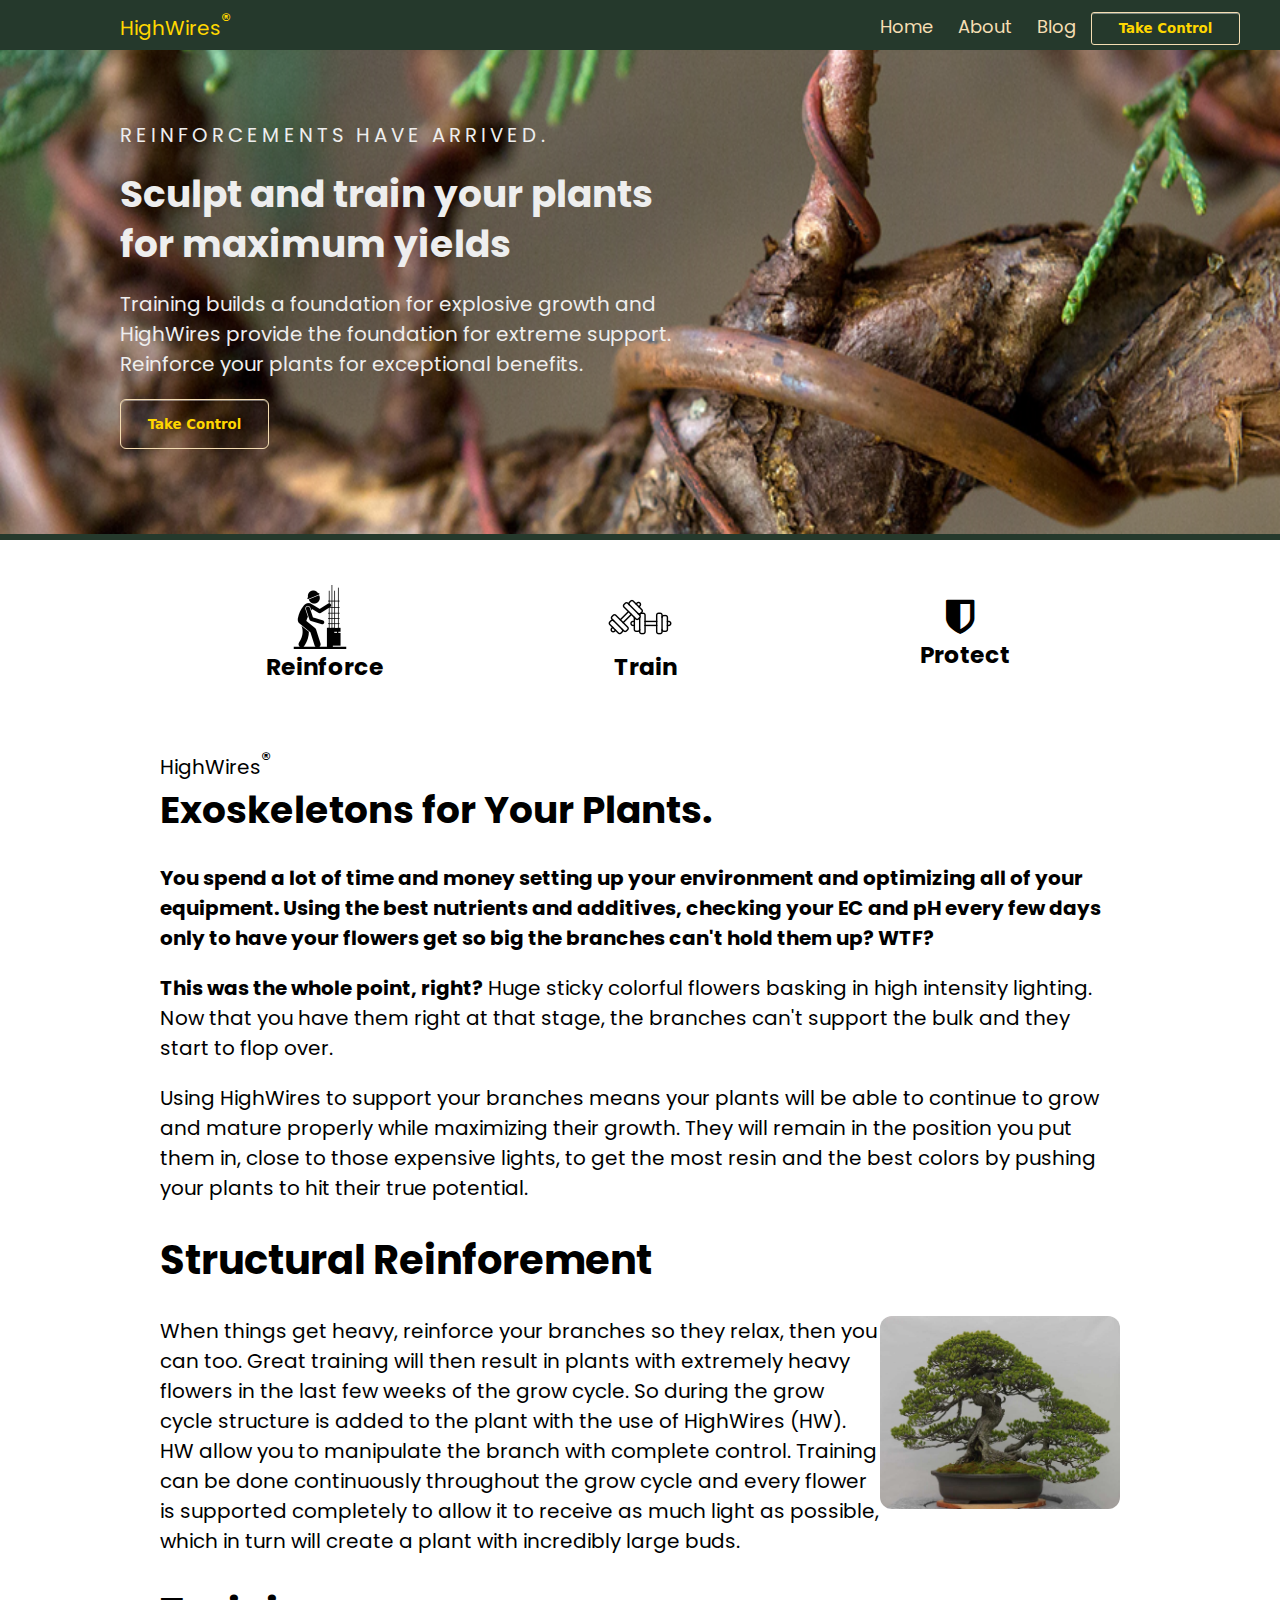
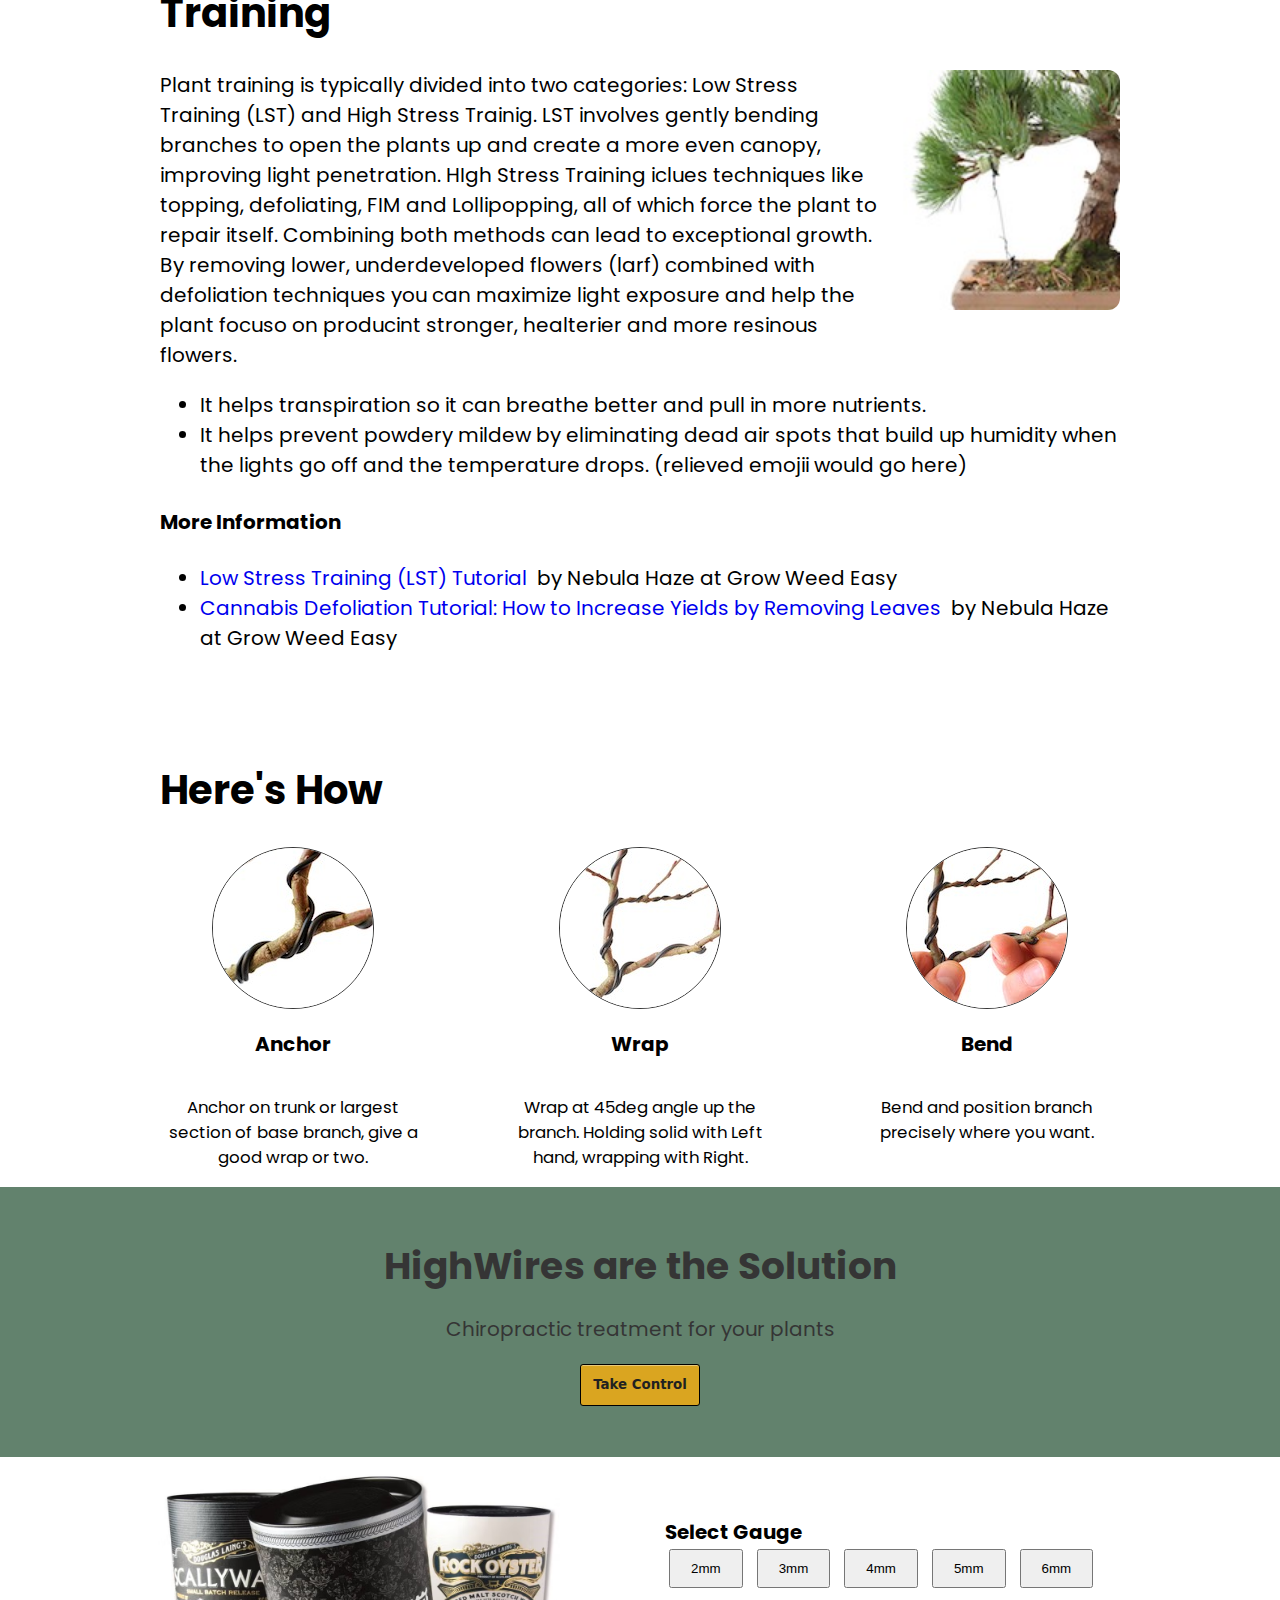
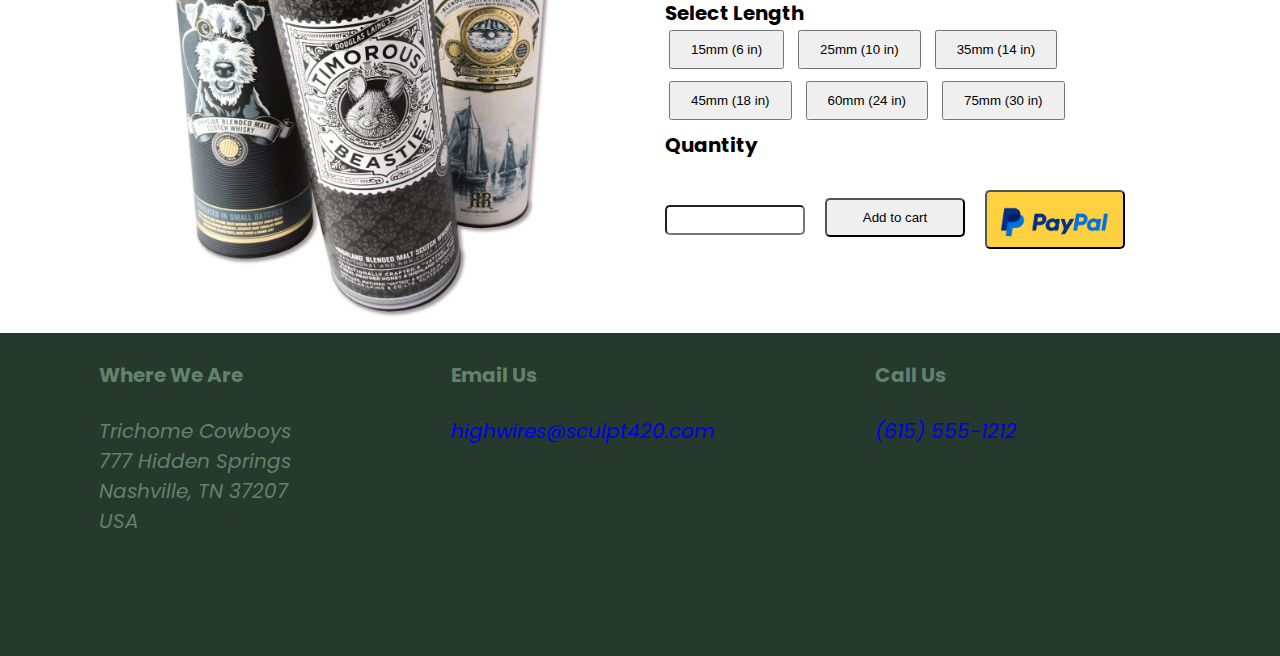
==== commit 5df0b533: "Fix links" ====
--- a/index.html
+++ b/index.html
@@ -26,8 +26,8 @@
             
             <div class="nav-links">
                 <a href="#">Home</a>
-                <a href="#">About</a>
-                <a href="#">Blog</a>
+                <a href="about.html">About</a>
+                <a href="blog.html">Blog</a>
                 <button type='button' class="button-nav">
                     Take Control
                 </button>
@@ -162,88 +162,7 @@
                     <p>Bend</p>
                     <p>Bend and position branch precisely where you want.</p>
                 </div>       
-            </div>
-
-            <!-- FAQ -->
-            <div id="faq" class="faq-container">
-                <h1>Frequently Asked Questions</h1>    
-
-                <div class="item">
-                    <span>What can I do when my plant is flopping over!</span>
-                    <p>This is why HighWires exist! Weeks of work and one day it's flopping all over the place. 
-                        HighWires solves this problem elegantly by quickly supporting any branch with a quick twist 
-                        (solves everything). Branches are supported and can be moved and positioned easily any time. 
-                        This WILL solve your problem.</p>
-                </div>
-     
-                <div class="item">
-                    <span>Why are my flowers small?</span>
-                    <p>
-                        Most likely a combination of issues and not just one thing. 
-                        Light is the probably the biggest contributing factor. Exposing the flowers
-                        to as much light as possible is obviously key.
-                    </p>
-                    <p>
-                        If the CO2 levels in your grow space drop below 400 [double check] then the plant 
-                        will just stop growing. Best bet is to get a cheap CO2 meter and that will let you 
-                        know what your situation is. The CO2 bags seem to work great [add link to one or more].
-                    </p>
-                    <p>
-                        Cannabis likes it hot, around the mid 80s, so get those temperatures up there. [Bugbee]
-                    </p>
-                    <p>
-                        Humidity affects the plants respiration. When humidity levels get too high, stomata close and 
-                        the plant will not pull nutrients up and hence will stall growth. 
-                    </p>
-                    <p>
-                        Nutrients will also make a big difference [add name of current nutes].
-                    </p>
-                    
-                    For more details, Dr Bruce Bugbee
-                    <a href="https://www.youtube.com/watch?app=desktop&v=Q8tqbUJbNSY">How to increase yield and quality with Dr Bruce Bugbee</a>
-
-                </div>
-                <div class="item">
-                    <span>How can I increase resin production?</span>
-                    <p>Light is the single biggest factor in resin production next to a solid nutrient plan.</p>
-                </div>
-                <div class="item">
-                    <span>How can I control mold?</span>
-                    <p>Air flow will help control spots within the plant that contribute to mold growth. Mold wants 
-                    shade and moisture, so pockets in between the flowers is where the potential for growth is at a 
-                    maximum. A combination of LST, HighWires and a defoliation plan (link) will give you the best 
-                    chance for preventing mold without the use of sprays or other maintenance (link to CannControl 
-                    because that shit works).
-                    </p>
-                </div>
-                <div class="item">
-                    <span>How can I get more colors?</span>
-                    <p>Light determines the purple color (Dr Rob on YouTube), so the more exposure the more spectacular 
-                    your end result will be. Nutrition plays a part in that too some I think...
-                    </p>
-                    <p>Get the specific time stop for this <a href="https://www.youtube.com/watch?v=BsQuzeQA4w4">Hybrid Farms: Dr. Robb Farms and Palomar Craft Cannabis (CannaCribs)</a></p>
-                </div>
-                <div class="item">
-                    <span>Why are my plants just not growing?</span>
-                    <p>CO2 plays a big part in this. Less than 400ppm (?) and the plant just stops growing. This could also 
-                    be a combination of different factors working together against you. The advantage you get with the 
-                    HighWires system is that you can quickly and easily train and support your plant. So now you can focus 
-                    on nutrients, pH, lights, air flow, temperature; well you get the idea. Getting your plant in a position 
-                    for the best light and air flow, then not having to worry about that, is what you need.
-                    </p>
-                </div>
-                <div class="item">
-                    <span>It's just tall and bushy, what can I do?</span>
-                    <p>I hate trimming. And despise trimming large bushy plants that I think will be yield monsters but 
-                    instead give me many many small bud. At Sculpt420 we advocate for defoliation and trimming out 
-                    small lower branches. When the plant has been trained and supported with HighWires every bud on 
-                    your plant will have excellent air flow and maximum light exposure. By the end of flowering, you 
-                    will have a plant that is almost completely buds. Hard, sticky, colorful buds that are top quality 
-                    with very little trim. Two foot plants yield 6-7 oz. each.
-                    </p>
-                </div>
-            </div>
-            
+            </div>            
         </div>
         <div class="wave-filler">
             <h2>HighWires are the Solution</h2>
@@ -278,15 +197,11 @@
                 </div>
                 <div class="container-quantity">
                     <h5>Quantity</h5>
-                    <div>
-                        <input type="number" class="quantity">
-                    </div>
-                    <div>
-                        <button class="cart">Add to cart</button>
-                    </div>
-                    <div>
-                        <button class="paypal">Pay with PayPal</button>
-                    </div>                
+                    <ul>
+                        <li><input type="number" class="quantity"></li>
+                        <li><button class="cart">Add to cart</button></li>
+                        <li><button class="paypal">&nbsp;</button></li>
+                    </ul>               
                 </div>
             </div>
         </div>
@@ -316,6 +231,7 @@
                     <a href="tel:6155551212">(615) 555-1212</a>
                 </address>
             </div>
+            <div>&nbsp;</div>
         </div>
     </footer>
 
--- a/style.css
+++ b/style.css
@@ -137,18 +137,27 @@
     max-width: 80ch;
     margin: auto;
 }
-
 .container .title {
     margin-top: 4rem;
     font-weight: bold;
 }
-
 .container>h5 {
     margin-top: 0;
 }
 
+.container-blog {
+    max-width: 80ch;
+    margin: auto;
+}
+.container-blog h2 {
+    margin: 0;
+}
+.container-blog span {
+    font-style: italic;
+}
+
 .hero {
-    height: 60vh;
+    height: 55vh;
     color: #ffffffc4;
 }
 
@@ -180,7 +189,6 @@
 .hero .item .content p:nth-child(1) {
     text-transform: uppercase;
     letter-spacing: 4px;
-    /* font-size: 0.7em; */
 }
 
 .hero .item .content p:nth-child(3) {
@@ -357,10 +365,12 @@
 
 footer {
     display: flex;
-    background-image: radial-gradient(circle farthest-side, #fceabb, #f8b500);
+    /* background-image: radial-gradient(circle farthest-side, #fceabb, #f8b500); */
     justify-content: center;
     align-items: center;
     padding: 0 3rem 6rem 3rem;
+    background-color: var(--color-green-2);
+    color: var(--color-green-1);
 }
 
 .col-2 {
@@ -380,7 +390,7 @@
 }
 
 .problem-body div {
-    display: block;
+    /* display: block; */
     width: 24rem;
     margin: auto 10px;
 }
@@ -412,18 +422,19 @@
     align-content: center;
     color: #353535;
     height: 30vh;
-    background-image: radial-gradient(circle farthest-corner, #fceabb, #f8b500);
+    /* background-image: radial-gradient(circle farthest-corner, #fceabb, #f8b500); */
     display: flex;
     flex-direction: column;
     justify-content: center;
     align-items: center;
     margin: auto;
     text-align: center;
+    background-color: var(--color-green-1);
 }
 
 .wave-filler button {
     padding: 12px;
-    background-color: transparent;
+    background-color: goldenrod;
     border-style: none;
     border: 1px solid black;
 }
@@ -537,7 +548,6 @@
 }
 
 .breadcrumb {
-    padding: 0 .5rem;
     font-size: small;
 }
 
@@ -549,7 +559,7 @@
     display: flex;
     flex-wrap: wrap;
     list-style: none;
-    margin: 0 0 0 10rem;
+    margin: 0 0 0 6rem;
     padding: 0;
 }
 
@@ -643,9 +653,12 @@
 }
 
 .container-quantity .paypal {
+    background-image: url(images/paypal-gold.png);
+    background-repeat: no-repeat;
     background-color: goldenrod;
+    background-size: cover;
     display: block;
-    width: 100%;
+    width: 7rem;
     padding: 1rem 1rem;
     border-radius: 5px;
     margin-top: 6px;
@@ -655,20 +668,25 @@
     padding: .5rem 1rem;
     border-radius: 5px;
     display: inline;
-    width: 60%;
-}
-
+    width: 7rem;
+}
 .container-quantity {
-    display: inline;
-}
-
+    display: block;
+}
 .container-quantity h5 {
     margin: 0;
 }
-
 .container-quantity .quantity {
     height: 1.5rem;
     border-radius: 5px;
+    width: 7rem;
+}
+.container-quantity ul {
+    list-style: none;
+    display: flex;
+    padding: 0;
+    gap: 1rem;
+    align-items: center;
 }
 
 .stars {
@@ -745,7 +763,7 @@
     height: 50px;
     width: 100%;
     background-color: var(--color-green-2);
-    position: relative;
+    position: sticky;
     z-index: 200;
     margin-right: 1rem;
   }
@@ -893,4 +911,9 @@
         width: auto;
         margin: 1rem auto;
     }
-}
+
+    .breadcrumb {
+        display: none;
+    }
+}
+
